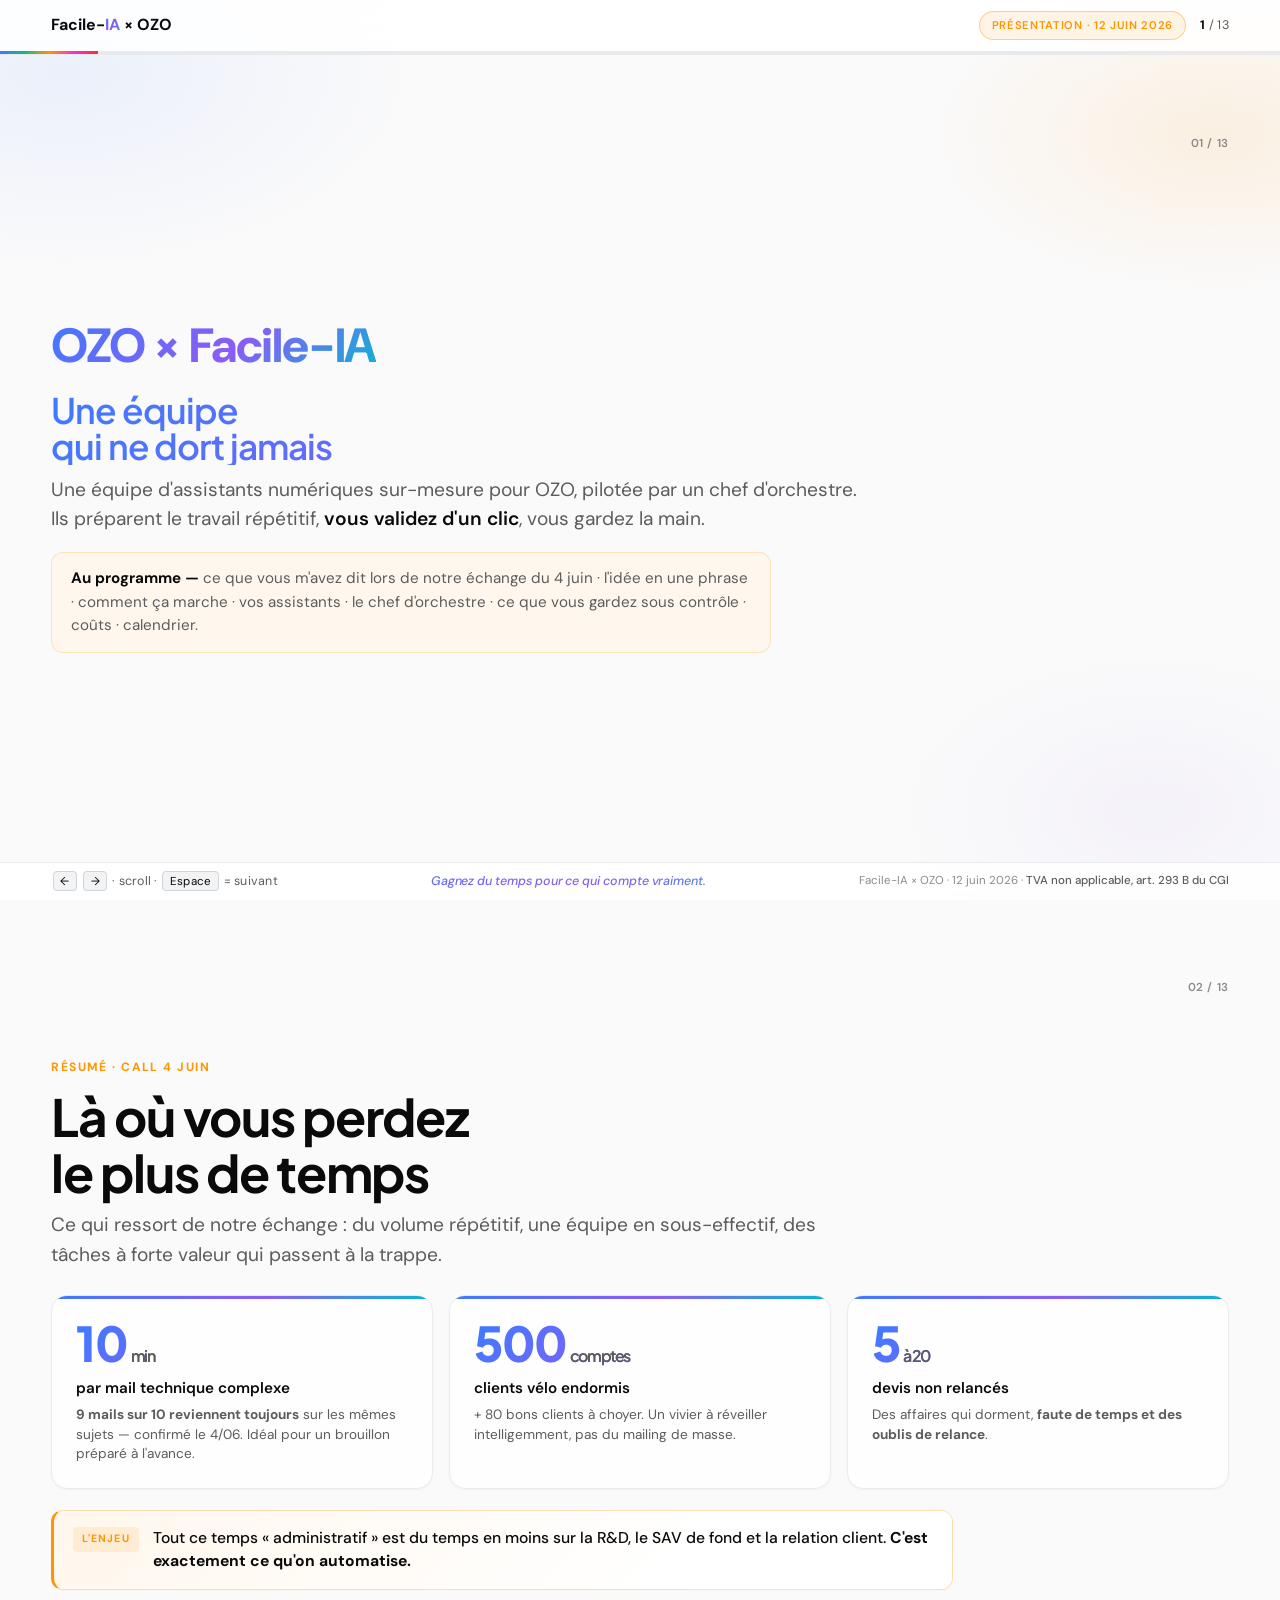
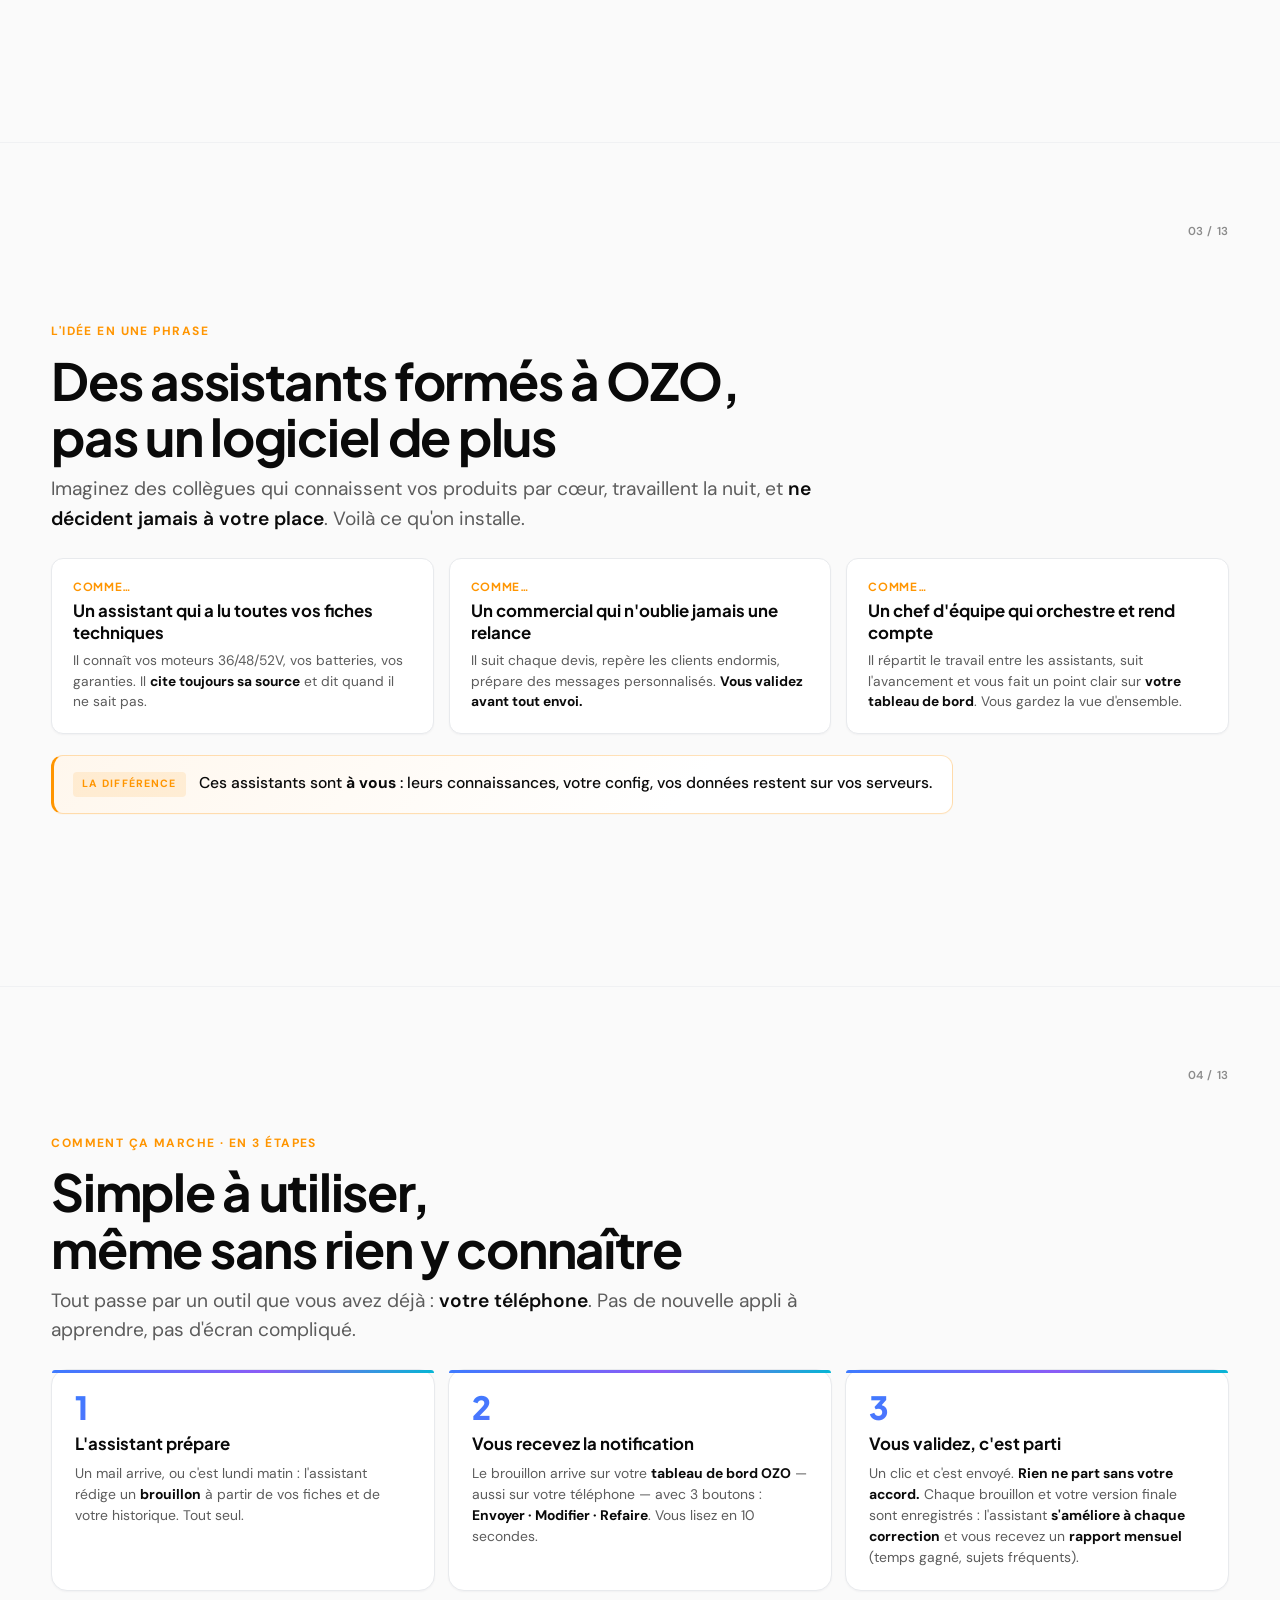
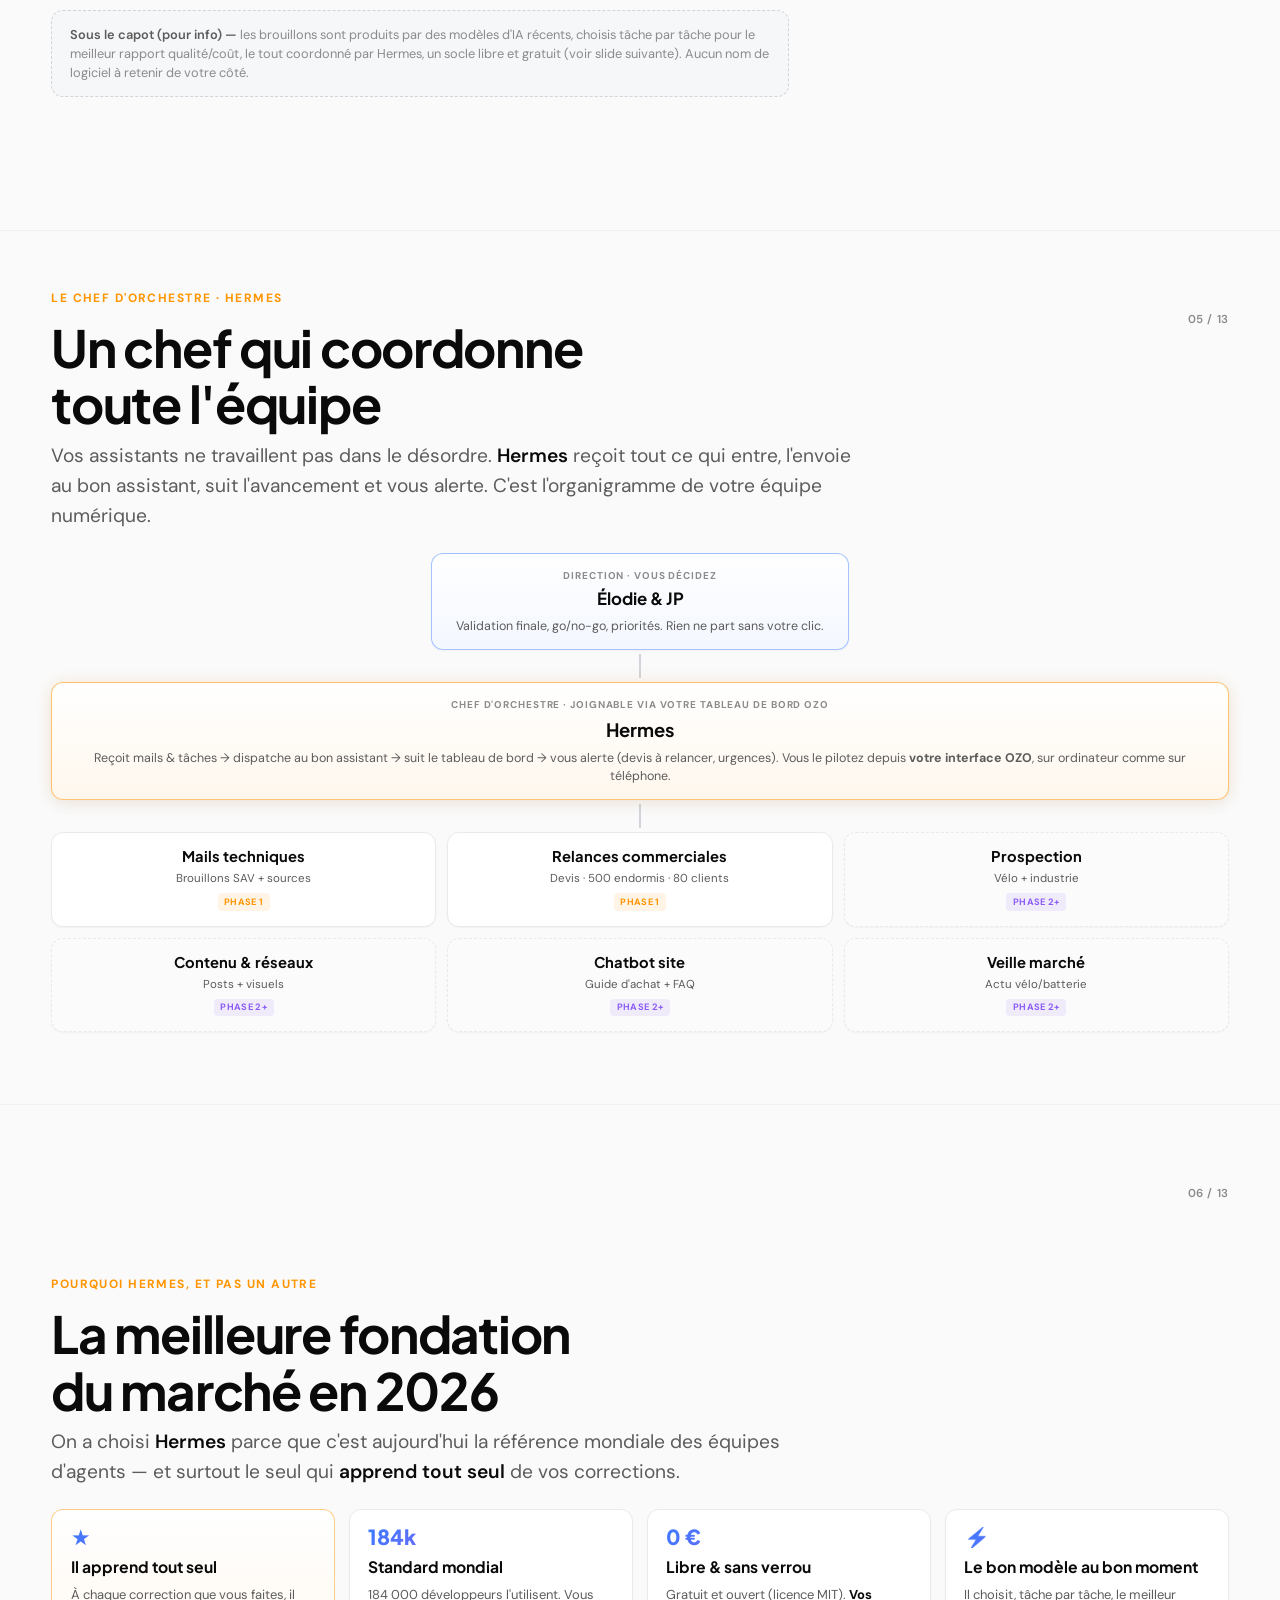
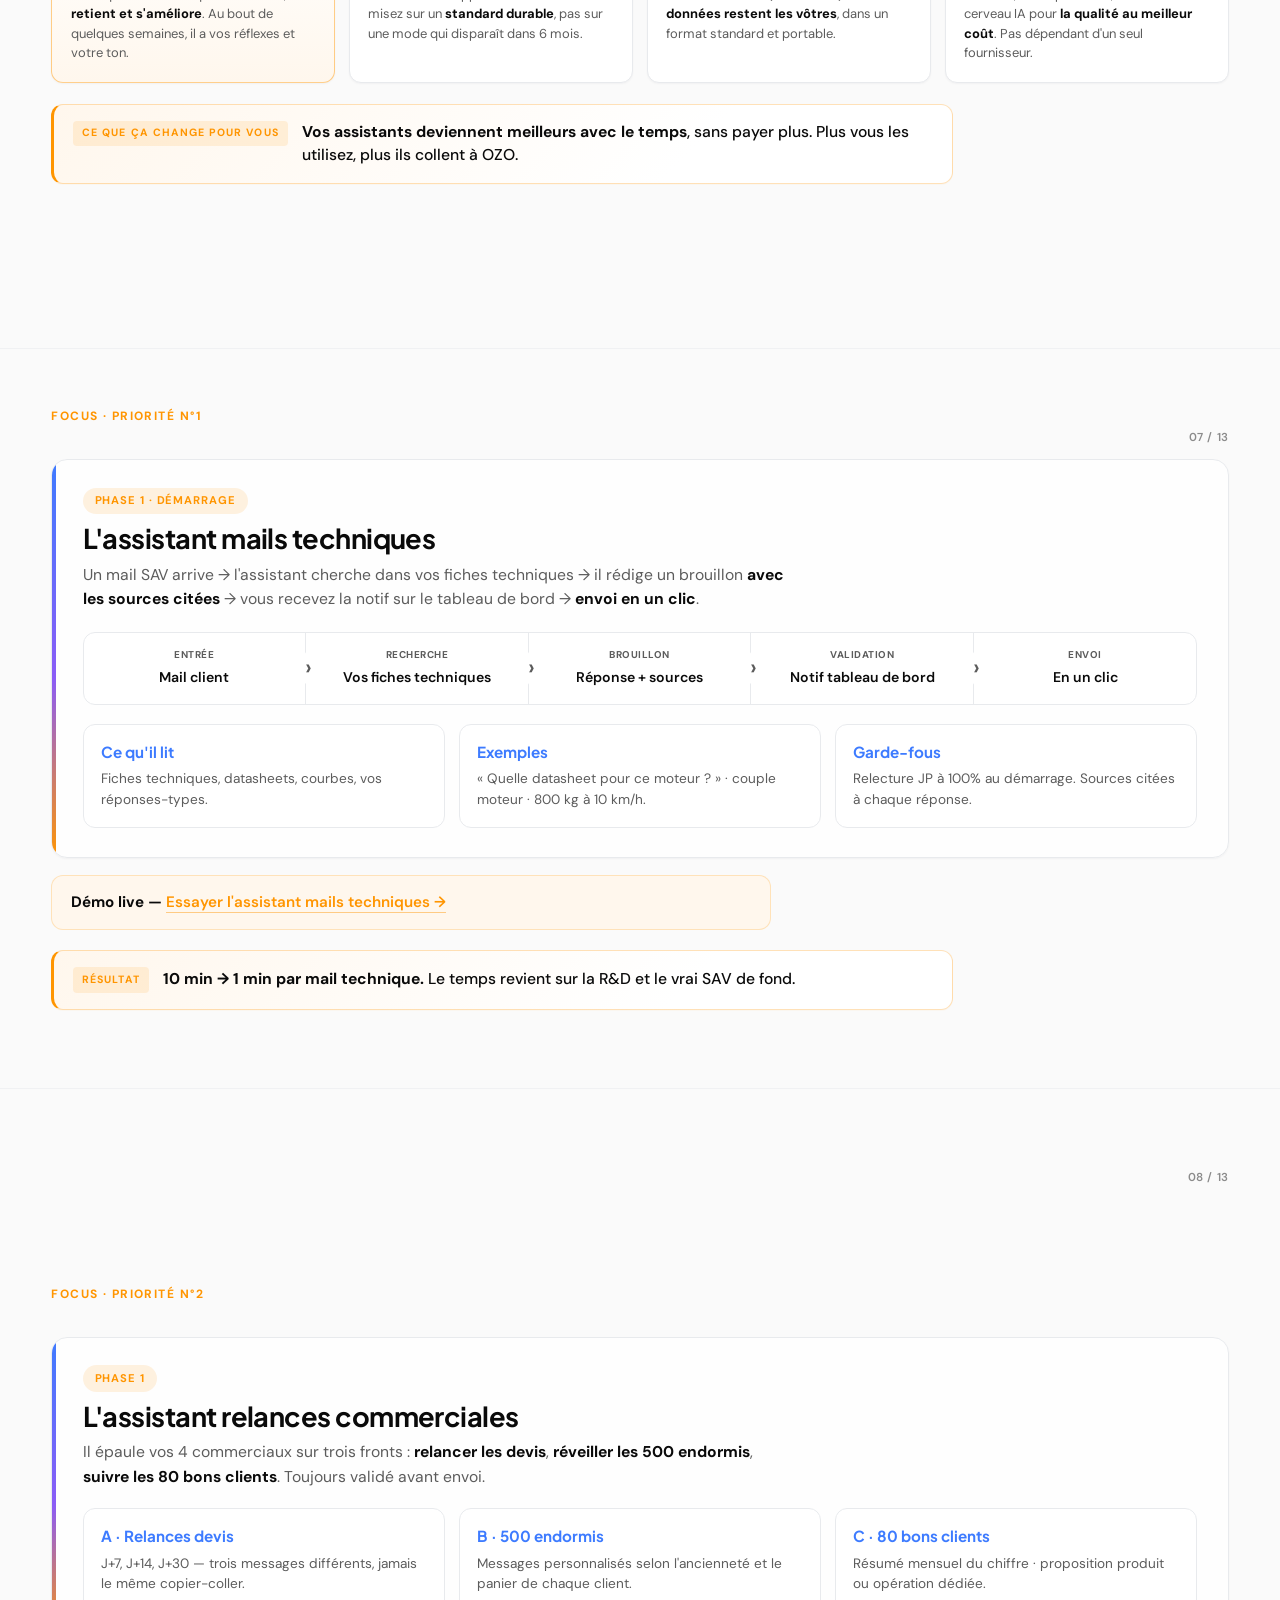
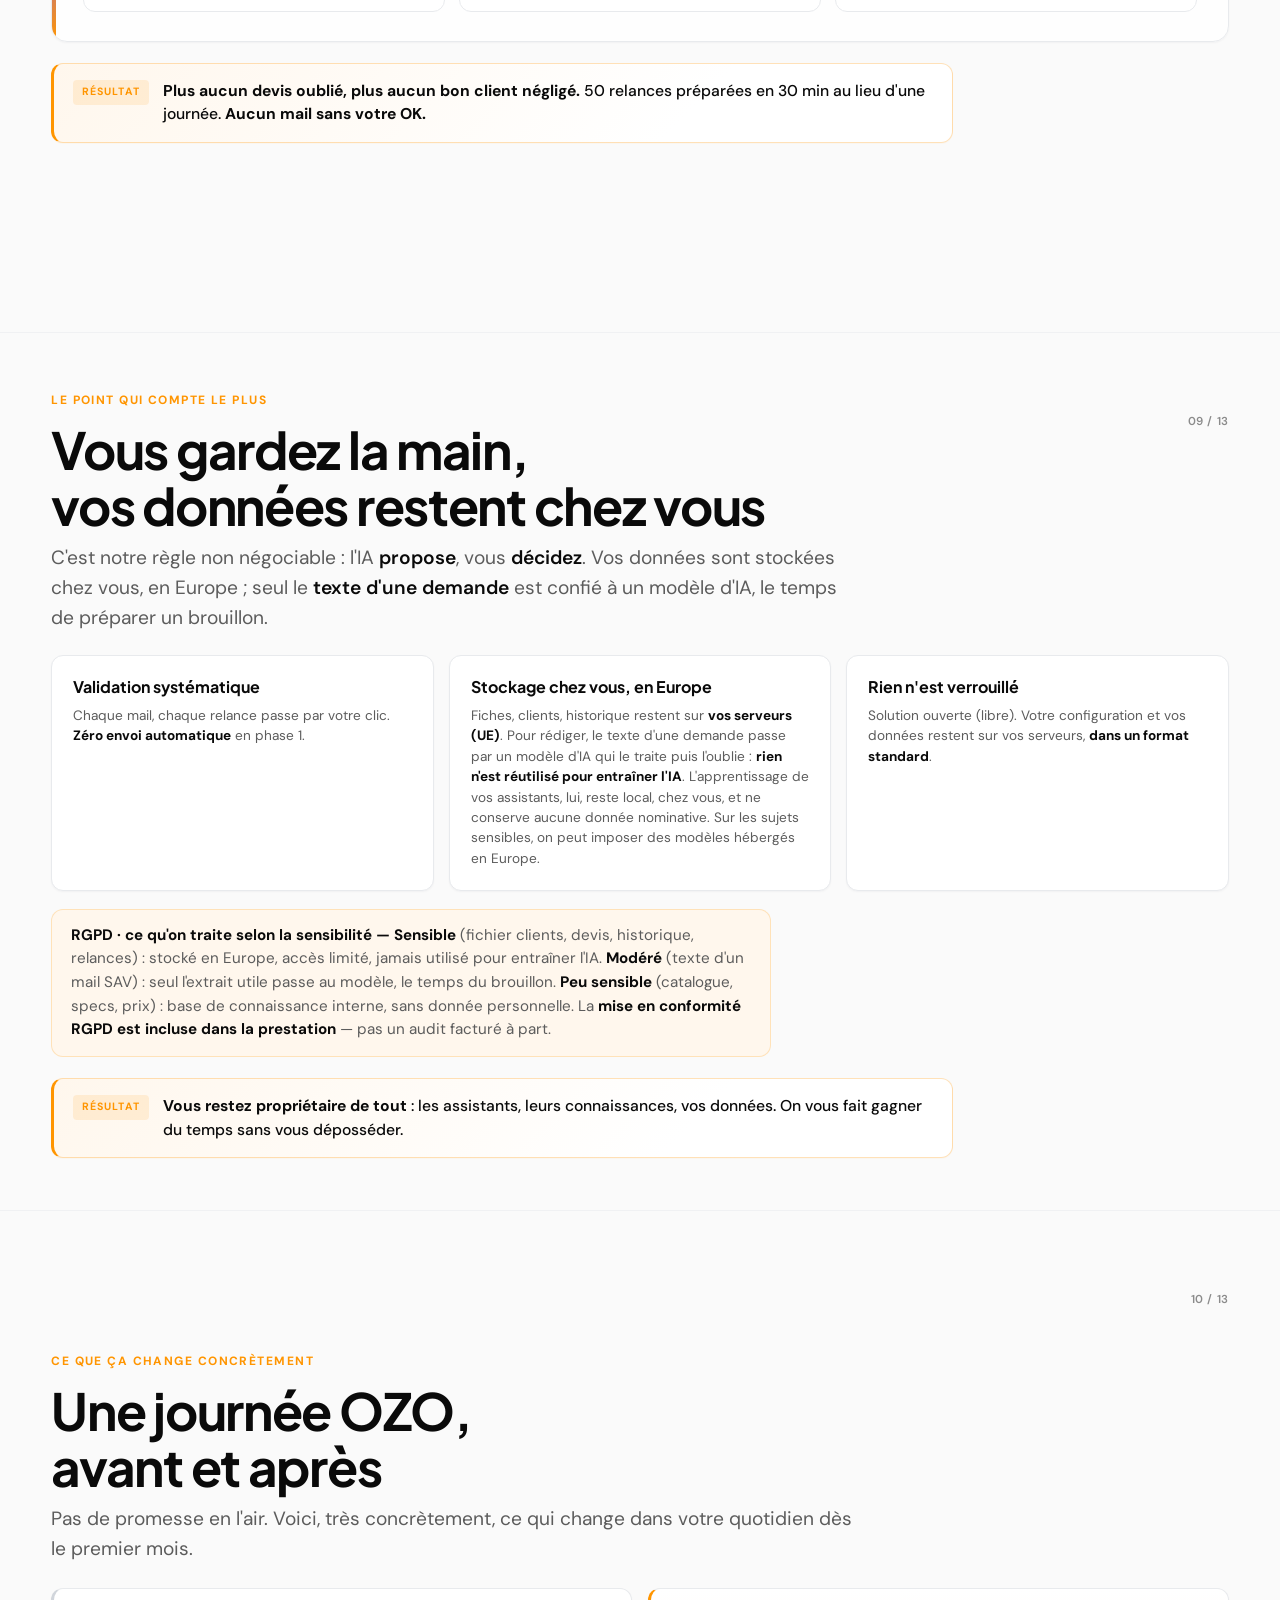
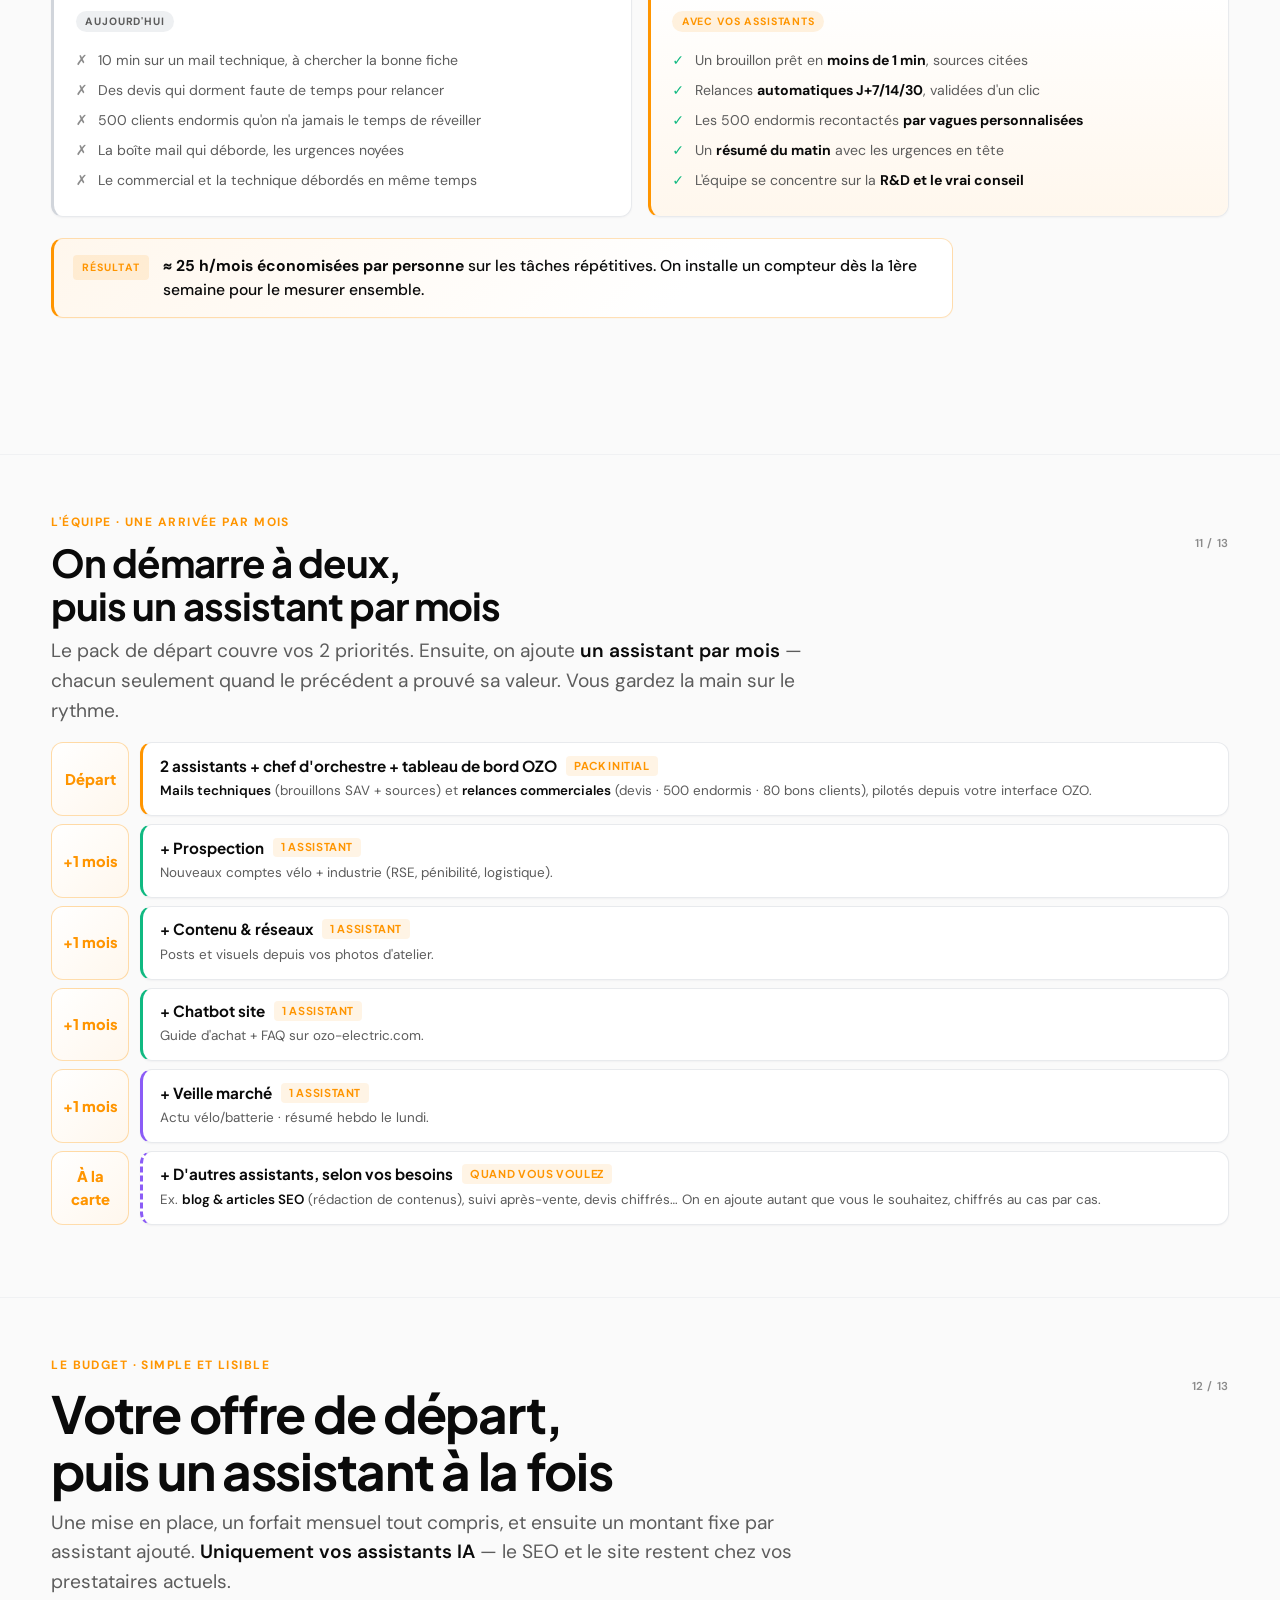
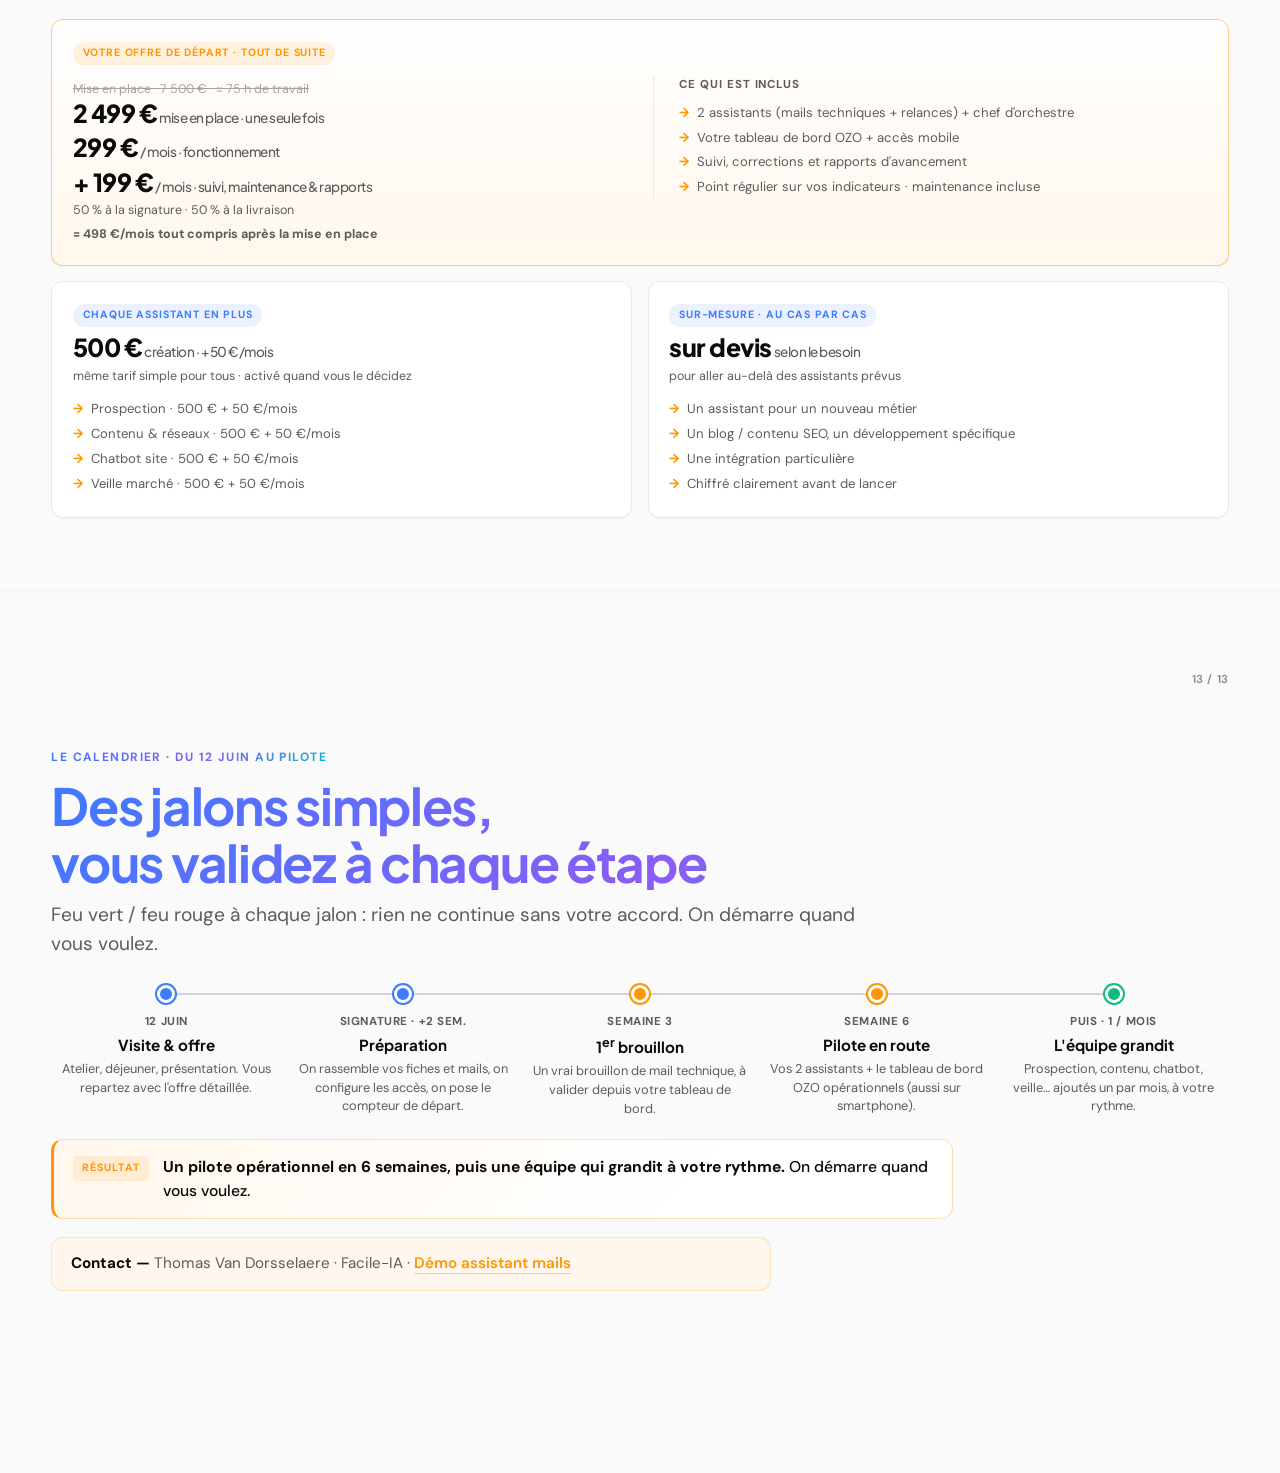
==== index.html @ 63fcdb63 "sync: slide 2 reformulé + références à l'arrêt abo supprimées Co-Authored-By: Claude Sonnet 4.6 <nor" ====
<!DOCTYPE html>
<html lang="fr">
<head>
  <meta charset="UTF-8">
  <meta name="viewport" content="width=device-width, initial-scale=1.0">
  <title>OZO × Facile-IA · 12 juin 2026 · v2 (vulgarisée)</title>
  <link rel="stylesheet" href="styles-client.css">
  <style>
    /* Patchs locaux v2 — analogie, 3 étapes, organigramme, Hermes, avant/après */

    /* Analogie : 3 cartes "comme si…" */
    .analogy-grid {
      display: grid;
      grid-template-columns: repeat(3, 1fr);
      gap: 0.95rem;
      margin-top: 1.5rem;
    }
    .analogy-card {
      background: var(--surface);
      border: 1px solid var(--border);
      border-radius: var(--radius);
      padding: 1.2rem 1.3rem 1.3rem;
      box-shadow: var(--shadow-sm);
    }
    .analogy-card .pic {
      font-family: "Plus Jakarta Sans", sans-serif;
      font-size: 0.7rem;
      font-weight: 700;
      text-transform: uppercase;
      letter-spacing: 0.06em;
      color: var(--pillar-auto);
    }
    .analogy-card .head {
      font-family: "Plus Jakarta Sans", sans-serif;
      font-size: 1.05rem;
      font-weight: 700;
      color: var(--text);
      margin-top: 0.3rem;
      line-height: 1.3;
    }
    .analogy-card p {
      font-size: 0.86rem;
      color: var(--muted);
      margin-top: 0.4rem;
      line-height: 1.5;
    }
    .analogy-card p strong { color: var(--text); }

    /* 3 grandes étapes "comment ça marche" */
    .steps3 {
      display: grid;
      grid-template-columns: repeat(3, 1fr);
      gap: 0.85rem;
      margin-top: 1.5rem;
    }
    .step3 {
      position: relative;
      background: var(--surface);
      border: 1px solid var(--border);
      border-radius: var(--radius-lg);
      padding: 1.3rem 1.4rem 1.4rem;
      box-shadow: var(--shadow-sm);
    }
    .step3::before {
      content: "";
      position: absolute;
      top: 0; left: 0; right: 0;
      height: 3px;
      background: var(--gradient);
      border-radius: var(--radius-lg) var(--radius-lg) 0 0;
    }
    .step3 .big {
      font-family: "Plus Jakarta Sans", sans-serif;
      font-size: 2rem;
      font-weight: 800;
      background: var(--gradient);
      -webkit-background-clip: text;
      background-clip: text;
      color: transparent;
      line-height: 1;
    }
    .step3 .ttl {
      font-family: "Plus Jakarta Sans", sans-serif;
      font-size: 1.05rem;
      font-weight: 700;
      color: var(--text);
      margin-top: 0.5rem;
    }
    .step3 p {
      font-size: 0.87rem;
      color: var(--muted);
      margin-top: 0.4rem;
      line-height: 1.5;
    }
    .step3 p strong { color: var(--text); }

    /* "Sous le capot" — petit encart technique discret */
    .capot {
      margin-top: 1.2rem;
      padding: 0.85rem 1.1rem;
      background: #f6f7f9;
      border: 1px dashed var(--border-strong);
      border-radius: var(--radius);
      font-size: 0.8rem;
      color: var(--muted-2);
      line-height: 1.5;
      max-width: 82ch;
    }
    .capot strong { color: var(--muted); font-weight: 600; }

    /* Vignettes "futurs assistants" — 4 colonnes */
    .future-grid {
      display: grid;
      grid-template-columns: repeat(4, 1fr);
      gap: 0.7rem;
      margin-top: 1.1rem;
    }

    /* ORGANIGRAMME (Hermes chef d'orchestre) */
    .orgchart { margin-top: 1.4rem; }
    .org-level { display: flex; justify-content: center; }
    .org-box {
      background: var(--surface);
      border: 1px solid var(--border);
      border-radius: var(--radius);
      padding: 0.85rem 1.5rem 0.9rem;
      text-align: center;
      box-shadow: var(--shadow-sm);
      min-width: 260px;
    }
    .org-box .role-lbl {
      font-size: 0.62rem; font-weight: 700; text-transform: uppercase;
      letter-spacing: 0.09em; color: var(--muted-2);
    }
    .org-box .role-name {
      font-family: "Plus Jakarta Sans", sans-serif; font-weight: 700;
      color: var(--text); font-size: 1.05rem; margin-top: 0.2rem;
    }
    .org-box .role-sub {
      font-size: 0.78rem; color: var(--muted); margin-top: 0.3rem; line-height: 1.45;
    }
    .org-box.human { border-color: rgba(61, 123, 255, 0.45); background: linear-gradient(180deg, #ffffff 0%, #f3f7ff 100%); }
    .org-box.chief {
      border-color: rgba(255, 149, 0, 0.55);
      background: linear-gradient(180deg, #ffffff 0%, #fff7ed 100%);
      box-shadow: 0 0 16px rgba(255, 149, 0, 0.12), var(--shadow-md);
      min-width: 320px;
    }
    .org-box.chief .role-name { font-size: 1.15rem; }
    .org-connector { width: 2px; height: 24px; background: var(--border-strong); margin: 0.25rem auto; }
    .org-agents {
      display: grid; grid-template-columns: repeat(3, 1fr);
      gap: 0.7rem; margin-top: 0;
    }
    .org-agent {
      background: var(--surface); border: 1px solid var(--border);
      border-radius: var(--radius); padding: 0.75rem 0.9rem 0.8rem; text-align: center;
      box-shadow: var(--shadow-sm);
    }
    .org-agent.soon { border-style: dashed; background: #fbfbfc; }
    .org-agent .n {
      font-family: "Plus Jakarta Sans", sans-serif; font-weight: 700;
      font-size: 0.92rem; color: var(--text);
    }
    .org-agent .p { font-size: 0.72rem; color: var(--muted); margin-top: 0.2rem; line-height: 1.35; }
    .org-agent .ph {
      display: inline-block; font-size: 0.58rem; font-weight: 700; text-transform: uppercase;
      letter-spacing: 0.04em; margin-top: 0.4rem; padding: 0.1rem 0.4rem; border-radius: 4px;
      color: var(--pillar-auto); background: rgba(255, 149, 0, 0.1);
    }
    .org-agent.soon .ph { color: var(--violet); background: rgba(139, 92, 246, 0.1); }

    /* Hermes : 4 atouts (repris why-grid) */
    .why-grid {
      display: grid; grid-template-columns: repeat(4, 1fr);
      gap: 0.85rem; margin-top: 1.4rem;
    }
    .why-card {
      background: var(--surface); border: 1px solid var(--border);
      border-radius: var(--radius); padding: 1.05rem 1.15rem 1.2rem; box-shadow: var(--shadow-sm);
    }
    .why-card.star { border-color: rgba(255, 149, 0, 0.45); background: linear-gradient(180deg, #ffffff 0%, #fff7ed 100%); }
    .why-card .ic {
      font-family: "Plus Jakarta Sans", sans-serif; font-size: 1.3rem; font-weight: 800;
      background: var(--gradient); -webkit-background-clip: text; background-clip: text; color: transparent; line-height: 1;
    }
    .why-card .name {
      font-family: "Plus Jakarta Sans", sans-serif; font-size: 0.98rem; font-weight: 700;
      color: var(--text); margin-top: 0.45rem;
    }
    .why-card p { font-size: 0.81rem; color: var(--muted); margin-top: 0.35rem; line-height: 1.5; }
    .why-card p strong { color: var(--text); }

    /* Comparatif avant / après */
    .ba-grid { display: grid; grid-template-columns: 1fr 1fr; gap: 0.95rem; margin-top: 1.5rem; }
    .ba-card { background: var(--surface); border: 1px solid var(--border); border-radius: var(--radius); padding: 1.2rem 1.35rem 1.3rem; box-shadow: var(--shadow-sm); }
    .ba-card.before { border-left: 3px solid var(--border-strong); }
    .ba-card.after  { border-left: 3px solid var(--pillar-auto); background: linear-gradient(180deg, #ffffff 0%, #fff7ed 100%); }
    .ba-card .tag-ba { font-size: 0.66rem; font-weight: 700; text-transform: uppercase; letter-spacing: 0.08em; padding: 0.22rem 0.6rem; border-radius: 999px; }
    .ba-card.before .tag-ba { color: var(--muted); background: #eef0f2; }
    .ba-card.after  .tag-ba { color: var(--pillar-auto); background: rgba(255,149,0,0.12); }
    .ba-card ul { list-style: none; padding: 0; margin: 0.8rem 0 0; }
    .ba-card ul li { font-size: 0.88rem; color: var(--muted); padding: 0.3rem 0 0.3rem 1.4rem; position: relative; line-height: 1.45; }
    .ba-card.before ul li::before { content: "✗"; position: absolute; left: 0; color: var(--muted-2); font-weight: 700; }
    .ba-card.after  ul li::before { content: "✓"; position: absolute; left: 0; color: var(--pillar-seo); font-weight: 700; }
    .ba-card ul li strong { color: var(--text); }

    /* Phase timeline */
    .phase-timeline { display: flex; flex-direction: column; gap: 0.5rem; margin-top: 1.05rem; }
    .phase-row { display: grid; grid-template-columns: 78px 1fr; gap: 0.7rem; align-items: stretch; }
    .phase-marker {
      display: flex; align-items: center; justify-content: center;
      font-family: "Plus Jakarta Sans", sans-serif; font-size: 0.92rem; font-weight: 800;
      color: var(--pillar-auto); background: linear-gradient(135deg, #ffffff 0%, #fff7ed 100%);
      border: 1px solid rgba(255, 149, 0, 0.32); border-radius: var(--radius);
      padding: 0.45rem 0.35rem; text-align: center;
    }
    .phase-card {
      background: var(--surface); border: 1px solid var(--border); border-radius: var(--radius);
      padding: 0.78rem 1.05rem 0.85rem; box-shadow: var(--shadow-sm);
      border-left-width: 3px; border-left-style: solid;
    }
    .phase-card.p0 { border-left-color: var(--accent); }
    .phase-card.p1 { border-left-color: var(--pillar-auto); }
    .phase-card.p15 { border-left-color: #06b6d4; }
    .phase-card.p2 { border-left-color: #10B981; }
    .phase-card.p2plus { border-left-color: #8b5cf6; }
    .phase-name {
      font-family: "Plus Jakarta Sans", sans-serif; font-size: 0.95rem; font-weight: 700;
      color: var(--text); display: flex; align-items: center; gap: 0.55rem; flex-wrap: wrap; line-height: 1.3;
    }
    .phase-dur {
      font-size: 0.68rem; font-weight: 700; text-transform: uppercase; letter-spacing: 0.06em;
      color: var(--pillar-auto); background: rgba(255, 149, 0, 0.1); padding: 0.18rem 0.5rem; border-radius: 4px;
    }
    .phase-deliver { font-size: 0.84rem; color: var(--muted); margin-top: 0.35rem; line-height: 1.5; }
    .phase-deliver strong { color: var(--text); font-weight: 600; }

    /* Calendrier horizontal (slide 13) */
    .cal { display: grid; grid-template-columns: repeat(5, 1fr); gap: 0.4rem; margin-top: 1.6rem; position: relative; }
    .cal::before { content: ""; position: absolute; top: 8px; left: 10%; right: 10%; height: 2px; background: var(--border-strong); z-index: 0; }
    .cal-step { position: relative; z-index: 1; text-align: center; padding: 0 0.5rem; }
    .cal-dot { width: 18px; height: 18px; border-radius: 50%; margin: 0 auto; border: 3px solid #fff; background: var(--accent); box-shadow: 0 0 0 2px var(--accent); }
    .cal-dot.auto { background: var(--pillar-auto); box-shadow: 0 0 0 2px var(--pillar-auto); }
    .cal-dot.green { background: #10B981; box-shadow: 0 0 0 2px #10B981; }
    .cal-when { font-size: 0.72rem; font-weight: 700; text-transform: uppercase; letter-spacing: 0.05em; color: var(--muted); margin-top: 0.65rem; }
    .cal-ttl { font-family: "Plus Jakarta Sans", sans-serif; font-weight: 700; font-size: 0.95rem; color: var(--text); margin-top: 0.25rem; line-height: 1.25; }
    .cal-txt { font-size: 0.8rem; color: var(--muted); margin-top: 0.4rem; line-height: 1.45; }

    @media (max-width: 1100px) {
      .why-grid, .future-grid { grid-template-columns: repeat(2, 1fr); }
    }
    @media (max-width: 720px) {
      .analogy-grid, .steps3, .ba-grid, .why-grid, .future-grid,
      .org-agents { grid-template-columns: 1fr; }
      .org-box, .org-box.chief { min-width: 0; width: 100%; }
      .phase-row { grid-template-columns: 1fr; }
      .phase-marker { padding: 0.3rem; font-size: 0.85rem; }
      .cal { grid-template-columns: 1fr; gap: 1rem; }
      .cal::before { display: none; }
      .cal-dot { margin: 0; }
      .cal-step { text-align: left; }
    }
  </style>
</head>
<body>

  <header class="topbar">
    <div class="topbar-inner">
      <div class="logo">Facile-<span>IA</span> × OZO</div>
      <div class="topbar-right">
        <span class="tag">Présentation · 12 juin 2026</span>
        <span class="counter"><strong id="cur">1</strong> / <span id="tot">13</span></span>
      </div>
    </div>
    <div class="progress-track"><div class="progress-bar" id="progress"></div></div>
  </header>

  <main class="deck">

    <!-- 1. Cover -->
    <section class="slide" id="slide-1">
      <div class="slide-num">01 / 13</div>
      <div class="slide-inner">
        <p class="story-label gradient" style="font-size:clamp(1.8rem,4vw,3rem);text-transform:none;letter-spacing:-0.025em;font-weight:800;margin-bottom:0.5rem;">OZO × Facile-IA</p>
        <h1 class="gradient cover-title" style="font-size:clamp(1.4rem,3vw,2.2rem);font-weight:600;">Une équipe<br>qui ne dort jamais</h1>
        <p class="lead">Une équipe d'assistants numériques sur-mesure pour OZO, pilotée par un chef d'orchestre. Ils préparent le travail répétitif, <strong>vous validez d'un clic</strong>, vous gardez la main.</p>
        <p class="note"><strong>Au programme —</strong> ce que vous m'avez dit lors de notre échange du 4 juin · l'idée en une phrase · comment ça marche · vos assistants · le chef d'orchestre · ce que vous gardez sous contrôle · coûts · calendrier.</p>
      </div>
    </section>

    <!-- 2. Douleurs -->
    <section class="slide" id="slide-2">
      <div class="slide-num">02 / 13</div>
      <div class="slide-inner">
        <p class="story-label">Résumé · call 4 juin</p>
        <h1>Là où vous perdez<br>le plus de temps</h1>
        <p class="lead">Ce qui ressort de notre échange : du volume répétitif, une équipe en sous-effectif, des tâches à forte valeur qui passent à la trappe.</p>
        <div class="pain-grid">
          <div class="pain-card">
            <div class="pain-num">10<span class="unit">min</span></div>
            <div class="pain-label">par mail technique complexe</div>
            <div class="pain-sub"><strong>9 mails sur 10 reviennent toujours</strong> sur les mêmes sujets — confirmé le 4/06. Idéal pour un brouillon préparé à l'avance.</div>
          </div>
          <div class="pain-card">
            <div class="pain-num">500<span class="unit">comptes</span></div>
            <div class="pain-label">clients vélo endormis</div>
            <div class="pain-sub">+ 80 bons clients à choyer. Un vivier à réveiller intelligemment, pas du mailing de masse.</div>
          </div>
          <div class="pain-card">
            <div class="pain-num">5<span class="unit">à 20</span></div>
            <div class="pain-label">devis non relancés</div>
            <div class="pain-sub">Des affaires qui dorment, <strong>faute de temps et des oublis de relance</strong>.</div>
          </div>
        </div>
        <div class="result">
          <span class="label">L'enjeu</span>
          <span class="txt">Tout ce temps « administratif » est du temps en moins sur la R&D, le SAV de fond et la relation client. <strong>C'est exactement ce qu'on automatise.</strong></span>
        </div>
      </div>
    </section>

    <!-- 3. L'idée en une phrase (analogie) -->
    <section class="slide" id="slide-3">
      <div class="slide-num">03 / 13</div>
      <div class="slide-inner">
        <p class="story-label">L'idée en une phrase</p>
        <h1>Des assistants formés à OZO,<br>pas un logiciel de plus</h1>
        <p class="lead">Imaginez des collègues qui connaissent vos produits par cœur, travaillent la nuit, et <strong>ne décident jamais à votre place</strong>. Voilà ce qu'on installe.</p>
        <div class="analogy-grid">
          <div class="analogy-card">
            <div class="pic">Comme…</div>
            <div class="head">Un assistant qui a lu toutes vos fiches techniques</div>
            <p>Il connaît vos moteurs 36/48/52V, vos batteries, vos garanties. Il <strong>cite toujours sa source</strong> et dit quand il ne sait pas.</p>
          </div>
          <div class="analogy-card">
            <div class="pic">Comme…</div>
            <div class="head">Un commercial qui n'oublie jamais une relance</div>
            <p>Il suit chaque devis, repère les clients endormis, prépare des messages personnalisés. <strong>Vous validez avant tout envoi.</strong></p>
          </div>
          <div class="analogy-card">
            <div class="pic">Comme…</div>
            <div class="head">Un chef d'équipe qui orchestre et rend compte</div>
            <p>Il répartit le travail entre les assistants, suit l'avancement et vous fait un point clair sur <strong>votre tableau de bord</strong>. Vous gardez la vue d'ensemble.</p>
          </div>
        </div>
        <div class="result">
          <span class="label">La différence</span>
          <span class="txt">Ces assistants sont <strong>à vous</strong> : leurs connaissances, votre config, vos données restent sur vos serveurs.</span>
        </div>
      </div>
    </section>

    <!-- 4. Comment ça marche en 3 étapes -->
    <section class="slide" id="slide-4">
      <div class="slide-num">04 / 13</div>
      <div class="slide-inner">
        <p class="story-label">Comment ça marche · en 3 étapes</p>
        <h1>Simple à utiliser,<br>même sans rien y connaître</h1>
        <p class="lead">Tout passe par un outil que vous avez déjà : <strong>votre téléphone</strong>. Pas de nouvelle appli à apprendre, pas d'écran compliqué.</p>
        <div class="steps3">
          <div class="step3">
            <div class="big">1</div>
            <div class="ttl">L'assistant prépare</div>
            <p>Un mail arrive, ou c'est lundi matin : l'assistant rédige un <strong>brouillon</strong> à partir de vos fiches et de votre historique. Tout seul.</p>
          </div>
          <div class="step3">
            <div class="big">2</div>
            <div class="ttl">Vous recevez la notification</div>
            <p>Le brouillon arrive sur votre <strong>tableau de bord OZO</strong> — aussi sur votre téléphone — avec 3 boutons : <strong>Envoyer · Modifier · Refaire</strong>. Vous lisez en 10 secondes.</p>
          </div>
          <div class="step3">
            <div class="big">3</div>
            <div class="ttl">Vous validez, c'est parti</div>
            <p>Un clic et c'est envoyé. <strong>Rien ne part sans votre accord.</strong> Chaque brouillon et votre version finale sont enregistrés : l'assistant <strong>s'améliore à chaque correction</strong> et vous recevez un <strong>rapport mensuel</strong> (temps gagné, sujets fréquents).</p>
          </div>
        </div>
        <div class="capot">
          <strong>Sous le capot (pour info) —</strong> les brouillons sont produits par des modèles d'IA récents, choisis tâche par tâche pour le meilleur rapport qualité/coût, le tout coordonné par Hermes, un socle libre et gratuit (voir slide suivante). Aucun nom de logiciel à retenir de votre côté.
        </div>
      </div>
    </section>

    <!-- 5. Hermes, le chef d'orchestre (organigramme) -->
    <section class="slide tall" id="slide-6">
      <div class="slide-num">05 / 13</div>
      <div class="slide-inner">
        <p class="story-label">Le chef d'orchestre · Hermes</p>
        <h1>Un chef qui coordonne<br>toute l'équipe</h1>
        <p class="lead">Vos assistants ne travaillent pas dans le désordre. <strong>Hermes</strong> reçoit tout ce qui entre, l'envoie au bon assistant, suit l'avancement et vous alerte. C'est l'organigramme de votre équipe numérique.</p>
        <div class="orgchart">
          <div class="org-level">
            <div class="org-box human">
              <div class="role-lbl">Direction · vous décidez</div>
              <div class="role-name">Élodie &amp; JP</div>
              <div class="role-sub">Validation finale, go/no-go, priorités. Rien ne part sans votre clic.</div>
            </div>
          </div>
          <div class="org-connector"></div>
          <div class="org-level">
            <div class="org-box chief">
              <div class="role-lbl">Chef d'orchestre · joignable via votre tableau de bord OZO</div>
              <div class="role-name">Hermes</div>
              <div class="role-sub">Reçoit mails &amp; tâches → dispatche au bon assistant → suit le tableau de bord → vous alerte (devis à relancer, urgences). Vous le pilotez depuis <strong>votre interface OZO</strong>, sur ordinateur comme sur téléphone.</div>
            </div>
          </div>
          <div class="org-connector"></div>
          <div class="org-agents">
            <div class="org-agent">
              <div class="n">Mails techniques</div>
              <div class="p">Brouillons SAV + sources</div>
              <div class="ph">Phase 1</div>
            </div>
            <div class="org-agent">
              <div class="n">Relances commerciales</div>
              <div class="p">Devis · 500 endormis · 80 clients</div>
              <div class="ph">Phase 1</div>
            </div>
            <div class="org-agent soon">
              <div class="n">Prospection</div>
              <div class="p">Vélo + industrie</div>
              <div class="ph">Phase 2+</div>
            </div>
            <div class="org-agent soon">
              <div class="n">Contenu &amp; réseaux</div>
              <div class="p">Posts + visuels</div>
              <div class="ph">Phase 2+</div>
            </div>
            <div class="org-agent soon">
              <div class="n">Chatbot site</div>
              <div class="p">Guide d'achat + FAQ</div>
              <div class="ph">Phase 2+</div>
            </div>
            <div class="org-agent soon">
              <div class="n">Veille marché</div>
              <div class="p">Actu vélo/batterie</div>
              <div class="ph">Phase 2+</div>
            </div>
          </div>
        </div>
      </div>
    </section>

    <!-- 6. Pourquoi Hermes (le top) -->
    <section class="slide" id="slide-7">
      <div class="slide-num">06 / 13</div>
      <div class="slide-inner">
        <p class="story-label">Pourquoi Hermes, et pas un autre</p>
        <h1>La meilleure fondation<br>du marché en 2026</h1>
        <p class="lead">On a choisi <strong>Hermes</strong> parce que c'est aujourd'hui la référence mondiale des équipes d'agents — et surtout le seul qui <strong>apprend tout seul</strong> de vos corrections.</p>
        <div class="why-grid">
          <div class="why-card star">
            <div class="ic">★</div>
            <div class="name">Il apprend tout seul</div>
            <p>À chaque correction que vous faites, il <strong>retient et s'améliore</strong>. Au bout de quelques semaines, il a vos réflexes et votre ton.</p>
          </div>
          <div class="why-card">
            <div class="ic">184k</div>
            <div class="name">Standard mondial</div>
            <p>184 000 développeurs l'utilisent. Vous misez sur un <strong>standard durable</strong>, pas sur une mode qui disparaît dans 6 mois.</p>
          </div>
          <div class="why-card">
            <div class="ic">0 €</div>
            <div class="name">Libre &amp; sans verrou</div>
            <p>Gratuit et ouvert (licence MIT). <strong>Vos données restent les vôtres</strong>, dans un format standard et portable.</p>
          </div>
          <div class="why-card">
            <div class="ic">⚡</div>
            <div class="name">Le bon modèle au bon moment</div>
            <p>Il choisit, tâche par tâche, le meilleur cerveau IA pour <strong>la qualité au meilleur coût</strong>. Pas dépendant d'un seul fournisseur.</p>
          </div>
        </div>
        <div class="result">
          <span class="label">Ce que ça change pour vous</span>
          <span class="txt"><strong>Vos assistants deviennent meilleurs avec le temps</strong>, sans payer plus. Plus vous les utilisez, plus ils collent à OZO.</span>
        </div>
      </div>
    </section>

    <!-- 7. Focus mails techniques -->
    <section class="slide tall" id="slide-8">
      <div class="slide-num">07 / 13</div>
      <div class="slide-inner">
        <p class="story-label">Focus · priorité n°1</p>
        <div class="focus-agent">
          <span class="focus-badge">Phase 1 · démarrage</span>
          <h2>L'assistant mails techniques</h2>
          <p class="focus-lead">Un mail SAV arrive → l'assistant cherche dans vos fiches techniques → il rédige un brouillon <strong>avec les sources citées</strong> → vous recevez la notif sur le tableau de bord → <strong>envoi en un clic</strong>.</p>
          <div class="pipeline">
            <div class="step"><span class="ico">Entrée</span><span class="lbl">Mail client</span></div>
            <div class="step"><span class="ico">Recherche</span><span class="lbl">Vos fiches techniques</span></div>
            <div class="step"><span class="ico">Brouillon</span><span class="lbl">Réponse + sources</span></div>
            <div class="step"><span class="ico">Validation</span><span class="lbl">Notif tableau de bord</span></div>
            <div class="step"><span class="ico">Envoi</span><span class="lbl">En un clic</span></div>
          </div>
          <div class="subflows">
            <div class="subflow">
              <h4>Ce qu'il lit</h4>
              <p>Fiches techniques, datasheets, courbes, vos réponses-types.</p>
            </div>
            <div class="subflow">
              <h4>Exemples</h4>
              <p>« Quelle datasheet pour ce moteur ? » · couple moteur · 800 kg à 10 km/h.</p>
            </div>
            <div class="subflow">
              <h4>Garde-fous</h4>
              <p>Relecture JP à 100% au démarrage. Sources citées à chaque réponse.</p>
            </div>
          </div>
        </div>
        <p class="note"><strong>Démo live —</strong> <a href="https://ozo-presentation.vercel.app/demo.html" target="_blank" rel="noopener">Essayer l'assistant mails techniques →</a></p>
        <div class="result">
          <span class="label">Résultat</span>
          <span class="txt"><strong>10 min → 1 min par mail technique.</strong> Le temps revient sur la R&D et le vrai SAV de fond.</span>
        </div>
      </div>
    </section>

    <!-- 8. Focus commercial -->
    <section class="slide" id="slide-9">
      <div class="slide-num">08 / 13</div>
      <div class="slide-inner">
        <p class="story-label">Focus · priorité n°2</p>
        <div class="focus-agent">
          <span class="focus-badge">Phase 1</span>
          <h2>L'assistant relances commerciales</h2>
          <p class="focus-lead">Il épaule vos 4 commerciaux sur trois fronts : <strong>relancer les devis</strong>, <strong>réveiller les 500 endormis</strong>, <strong>suivre les 80 bons clients</strong>. Toujours validé avant envoi.</p>
          <div class="subflows">
            <div class="subflow">
              <h4>A · Relances devis</h4>
              <p>J+7, J+14, J+30 — trois messages différents, jamais le même copier-coller.</p>
            </div>
            <div class="subflow">
              <h4>B · 500 endormis</h4>
              <p>Messages personnalisés selon l'ancienneté et le panier de chaque client.</p>
            </div>
            <div class="subflow">
              <h4>C · 80 bons clients</h4>
              <p>Résumé mensuel du chiffre · proposition produit ou opération dédiée.</p>
            </div>
          </div>
        </div>
        <div class="result">
          <span class="label">Résultat</span>
          <span class="txt"><strong>Plus aucun devis oublié, plus aucun bon client négligé.</strong> 50 relances préparées en 30 min au lieu d'une journée. <strong>Aucun mail sans votre OK.</strong></span>
        </div>
      </div>
    </section>

    <!-- 9. Vous gardez la main + données -->
    <section class="slide" id="slide-10">
      <div class="slide-num">09 / 13</div>
      <div class="slide-inner">
        <p class="story-label">Le point qui compte le plus</p>
        <h1>Vous gardez la main,<br>vos données restent chez vous</h1>
        <p class="lead">C'est notre règle non négociable : l'IA <strong>propose</strong>, vous <strong>décidez</strong>. Vos données sont stockées chez vous, en Europe ; seul le <strong>texte d'une demande</strong> est confié à un modèle d'IA, le temps de préparer un brouillon.</p>
        <div class="trust-grid">
          <div class="trust-card">
            <div class="name">Validation systématique</div>
            <p>Chaque mail, chaque relance passe par votre clic. <strong>Zéro envoi automatique</strong> en phase 1.</p>
          </div>
          <div class="trust-card">
            <div class="name">Stockage chez vous, en Europe</div>
            <p>Fiches, clients, historique restent sur <strong>vos serveurs (UE)</strong>. Pour rédiger, le texte d'une demande passe par un modèle d'IA qui le traite puis l'oublie : <strong>rien n'est réutilisé pour entraîner l'IA</strong>. L'apprentissage de vos assistants, lui, reste local, chez vous, et ne conserve aucune donnée nominative. Sur les sujets sensibles, on peut imposer des modèles hébergés en Europe.</p>
          </div>
          <div class="trust-card">
            <div class="name">Rien n'est verrouillé</div>
            <p>Solution ouverte (libre). Votre configuration et vos données restent sur vos serveurs, <strong>dans un format standard</strong>.</p>
          </div>
        </div>
        <p class="note"><strong>RGPD · ce qu'on traite selon la sensibilité —</strong>
          <strong>Sensible</strong> (fichier clients, devis, historique, relances) : stocké en Europe, accès limité, jamais utilisé pour entraîner l'IA.
          <strong>Modéré</strong> (texte d'un mail SAV) : seul l'extrait utile passe au modèle, le temps du brouillon.
          <strong>Peu sensible</strong> (catalogue, specs, prix) : base de connaissance interne, sans donnée personnelle.
          La <strong>mise en conformité RGPD est incluse dans la prestation</strong> — pas un audit facturé à part.</p>
        <div class="result">
          <span class="label">Résultat</span>
          <span class="txt"><strong>Vous restez propriétaire de tout</strong> : les assistants, leurs connaissances, vos données. On vous fait gagner du temps sans vous déposséder.</span>
        </div>
      </div>
    </section>

    <!-- 10. Avant / Après -->
    <section class="slide" id="slide-11">
      <div class="slide-num">10 / 13</div>
      <div class="slide-inner">
        <p class="story-label">Ce que ça change concrètement</p>
        <h1>Une journée OZO,<br>avant et après</h1>
        <p class="lead">Pas de promesse en l'air. Voici, très concrètement, ce qui change dans votre quotidien dès le premier mois.</p>
        <div class="ba-grid">
          <div class="ba-card before">
            <span class="tag-ba">Aujourd'hui</span>
            <ul>
              <li>10 min sur un mail technique, à chercher la bonne fiche</li>
              <li>Des devis qui dorment faute de temps pour relancer</li>
              <li>500 clients endormis qu'on n'a jamais le temps de réveiller</li>
              <li>La boîte mail qui déborde, les urgences noyées</li>
              <li>Le commercial et la technique débordés en même temps</li>
            </ul>
          </div>
          <div class="ba-card after">
            <span class="tag-ba">Avec vos assistants</span>
            <ul>
              <li>Un brouillon prêt en <strong>moins de 1 min</strong>, sources citées</li>
              <li>Relances <strong>automatiques J+7/14/30</strong>, validées d'un clic</li>
              <li>Les 500 endormis recontactés <strong>par vagues personnalisées</strong></li>
              <li>Un <strong>résumé du matin</strong> avec les urgences en tête</li>
              <li>L'équipe se concentre sur la <strong>R&D et le vrai conseil</strong></li>
            </ul>
          </div>
        </div>
        <div class="result">
          <span class="label">Résultat</span>
          <span class="txt"><strong>≈ 25 h/mois économisées par personne</strong> sur les tâches répétitives. On installe un compteur dès la 1ère semaine pour le mesurer ensemble.</span>
        </div>
      </div>
    </section>

    <!-- 11. L'équipe qui grandit (timeline) -->
    <section class="slide tall" id="slide-5">
      <div class="slide-num">11 / 13</div>
      <div class="slide-inner">
        <p class="story-label">L'équipe · une arrivée par mois</p>
        <h1 style="font-size:clamp(1.5rem,3.2vw,2.4rem);">On démarre à deux,<br>puis un assistant par mois</h1>
        <p class="lead">Le pack de départ couvre vos 2 priorités. Ensuite, on ajoute <strong>un assistant par mois</strong> — chacun seulement quand le précédent a prouvé sa valeur. Vous gardez la main sur le rythme.</p>
        <div class="phase-timeline">
          <div class="phase-row">
            <div class="phase-marker">Départ</div>
            <div class="phase-card p1">
              <div class="phase-name">2 assistants + chef d'orchestre + tableau de bord OZO <span class="phase-dur">pack initial</span></div>
              <div class="phase-deliver"><strong>Mails techniques</strong> (brouillons SAV + sources) et <strong>relances commerciales</strong> (devis · 500 endormis · 80 bons clients), pilotés depuis votre interface OZO.</div>
            </div>
          </div>
          <div class="phase-row">
            <div class="phase-marker">+1 mois</div>
            <div class="phase-card p2">
              <div class="phase-name">+ Prospection <span class="phase-dur">1 assistant</span></div>
              <div class="phase-deliver">Nouveaux comptes vélo + industrie (RSE, pénibilité, logistique).</div>
            </div>
          </div>
          <div class="phase-row">
            <div class="phase-marker">+1 mois</div>
            <div class="phase-card p2">
              <div class="phase-name">+ Contenu &amp; réseaux <span class="phase-dur">1 assistant</span></div>
              <div class="phase-deliver">Posts et visuels depuis vos photos d'atelier.</div>
            </div>
          </div>
          <div class="phase-row">
            <div class="phase-marker">+1 mois</div>
            <div class="phase-card p2">
              <div class="phase-name">+ Chatbot site <span class="phase-dur">1 assistant</span></div>
              <div class="phase-deliver">Guide d'achat + FAQ sur ozo-electric.com.</div>
            </div>
          </div>
          <div class="phase-row">
            <div class="phase-marker">+1 mois</div>
            <div class="phase-card p2plus">
              <div class="phase-name">+ Veille marché <span class="phase-dur">1 assistant</span></div>
              <div class="phase-deliver">Actu vélo/batterie · résumé hebdo le lundi.</div>
            </div>
          </div>
          <div class="phase-row">
            <div class="phase-marker">À la carte</div>
            <div class="phase-card p2plus" style="border-left-style:dashed;">
              <div class="phase-name">+ D'autres assistants, selon vos besoins <span class="phase-dur">quand vous voulez</span></div>
              <div class="phase-deliver">Ex. <strong>blog &amp; articles SEO</strong> (rédaction de contenus), suivi après-vente, devis chiffrés… On en ajoute autant que vous le souhaitez, chiffrés au cas par cas.</div>
            </div>
          </div>
        </div>
      </div>
    </section>

    <!-- 12. Budget -->
    <section class="slide tall" id="slide-12">
      <div class="slide-num">12 / 13</div>
      <div class="slide-inner">
        <p class="story-label">Le budget · simple et lisible</p>
        <h1>Votre offre de départ,<br>puis un assistant à la fois</h1>
        <p class="lead">Une mise en place, un forfait mensuel tout compris, et ensuite un montant fixe par assistant ajouté. <strong>Uniquement vos assistants IA</strong> — le SEO et le site restent chez vos prestataires actuels.</p>
        <div class="cost-grid">
          <div class="cost-card cost-card-hero" style="grid-column:span 2;border-color:rgba(255,149,0,0.45);background:linear-gradient(180deg,#ffffff 0%,#fff7ed 100%);">
            <span class="cost-badge" style="color:var(--pillar-auto);background:rgba(255,149,0,0.12);">Votre offre de départ · tout de suite</span>
            <div class="hero-split">
              <div class="hero-prices">
                <div class="cost-note" style="text-decoration:line-through;opacity:.55;">Mise en place · 7 500 € · ≈ 75 h de travail</div>
                <div class="cost-price">2 499 €<span class="per">mise en place · une seule fois</span></div>
                <div class="cost-price" style="margin-top:0.45rem;">299 €<span class="per">/ mois · fonctionnement</span></div>
                <div class="cost-price" style="margin-top:0.45rem;">+ 199 €<span class="per">/ mois · suivi, maintenance &amp; rapports</span></div>
                <div class="cost-note">50 % à la signature · 50 % à la livraison</div>
                <div class="cost-note"><strong>= 498 €/mois tout compris après la mise en place</strong></div>
              </div>
              <div class="hero-included">
                <div class="incl-title">Ce qui est inclus</div>
                <div class="cost-desc">
                  <ul class="cost-list">
                    <li>2 assistants (mails techniques + relances) + chef d'orchestre</li>
                    <li>Votre tableau de bord OZO + accès mobile</li>
                    <li>Suivi, corrections et rapports d'avancement</li>
                    <li>Point régulier sur vos indicateurs · maintenance incluse</li>
                  </ul>
                </div>
              </div>
            </div>
          </div>
          <div class="cost-card">
            <span class="cost-badge">Chaque assistant en plus</span>
            <div class="cost-price">500 €<span class="per">création · + 50 €/mois</span></div>
            <div class="cost-note">même tarif simple pour tous · activé quand vous le décidez</div>
            <div class="cost-desc">
              <ul class="cost-list">
                <li>Prospection · 500 € + 50 €/mois</li>
                <li>Contenu &amp; réseaux · 500 € + 50 €/mois</li>
                <li>Chatbot site · 500 € + 50 €/mois</li>
                <li>Veille marché · 500 € + 50 €/mois</li>
              </ul>
            </div>
          </div>
          <div class="cost-card">
            <span class="cost-badge">Sur-mesure · au cas par cas</span>
            <div class="cost-price">sur devis<span class="per">selon le besoin</span></div>
            <div class="cost-note">pour aller au-delà des assistants prévus</div>
            <div class="cost-desc">
              <ul class="cost-list">
                <li>Un assistant pour un nouveau métier</li>
                <li>Un blog / contenu SEO, un développement spécifique</li>
                <li>Une intégration particulière</li>
                <li>Chiffré clairement avant de lancer</li>
              </ul>
            </div>
          </div>
        </div>
      </div>
    </section>

    <!-- 13. Le plan : du 12 juin au pilote (planning + prochaines étapes fusionnés) -->
    <section class="slide" id="slide-13">
      <div class="slide-num">13 / 13</div>
      <div class="slide-inner">
        <p class="story-label gradient">Le calendrier · du 12 juin au pilote</p>
        <h1 class="gradient">Des jalons simples,<br>vous validez à chaque étape</h1>
        <p class="lead">Feu vert / feu rouge à chaque jalon : rien ne continue sans votre accord. On démarre quand vous voulez.</p>
        <div class="cal">
          <div class="cal-step">
            <div class="cal-dot"></div>
            <div class="cal-when">12 juin</div>
            <div class="cal-ttl">Visite &amp; offre</div>
            <div class="cal-txt">Atelier, déjeuner, présentation. Vous repartez avec l'offre détaillée.</div>
          </div>
          <div class="cal-step">
            <div class="cal-dot"></div>
            <div class="cal-when">Signature · +2 sem.</div>
            <div class="cal-ttl">Préparation</div>
            <div class="cal-txt">On rassemble vos fiches et mails, on configure les accès, on pose le compteur de départ.</div>
          </div>
          <div class="cal-step">
            <div class="cal-dot auto"></div>
            <div class="cal-when">Semaine 3</div>
            <div class="cal-ttl">1<sup>er</sup> brouillon</div>
            <div class="cal-txt">Un vrai brouillon de mail technique, à valider depuis votre tableau de bord.</div>
          </div>
          <div class="cal-step">
            <div class="cal-dot auto"></div>
            <div class="cal-when">Semaine 6</div>
            <div class="cal-ttl">Pilote en route</div>
            <div class="cal-txt">Vos 2 assistants + le tableau de bord OZO opérationnels (aussi sur smartphone).</div>
          </div>
          <div class="cal-step">
            <div class="cal-dot green"></div>
            <div class="cal-when">Puis · 1 / mois</div>
            <div class="cal-ttl">L'équipe grandit</div>
            <div class="cal-txt">Prospection, contenu, chatbot, veille… ajoutés un par mois, à votre rythme.</div>
          </div>
        </div>
        <div class="result">
          <span class="label">Résultat</span>
          <span class="txt"><strong>Un pilote opérationnel en 6 semaines, puis une équipe qui grandit à votre rythme.</strong> On démarre quand vous voulez.</span>
        </div>
        <p class="note" style="margin-top:1.1rem"><strong>Contact —</strong> Thomas Van Dorsselaere · Facile-IA · <a href="https://ozo-presentation.vercel.app/demo.html" target="_blank" rel="noopener">Démo assistant mails</a></p>
      </div>
    </section>

  </main>

  <footer class="footer-bar">
    <span class="nav-hint"><kbd>←</kbd> <kbd>→</kbd> · scroll · <kbd>Espace</kbd> = suivant</span>
    <span class="footer-center">Gagnez du temps pour ce qui compte vraiment.</span>
    <span class="footer-tag">Facile-IA × OZO · 12 juin 2026 · <strong>TVA non applicable, art. 293 B du CGI</strong></span>
  </footer>

  <script>
    (function () {
      const slides = Array.from(document.querySelectorAll('.slide'));
      const total = slides.length;
      const cur = document.getElementById('cur');
      const tot = document.getElementById('tot');
      const progress = document.getElementById('progress');

      tot.textContent = total;

      let current = 0;
      function goTo(n, smooth) {
        if (n < 0 || n >= total) return;
        current = n;
        cur.textContent = n + 1;
        progress.style.width = ((n + 1) / total * 100) + '%';
        if (smooth !== false) {
          slides[n].scrollIntoView({ behavior: 'smooth', block: 'start' });
        } else {
          slides[n].scrollIntoView({ block: 'start' });
        }
      }

      document.addEventListener('keydown', function (e) {
        if (e.target.tagName === 'INPUT' || e.target.tagName === 'TEXTAREA') return;
        if (e.key === 'ArrowRight' || e.key === ' ' || e.key === 'PageDown') {
          e.preventDefault();
          goTo(current + 1);
        } else if (e.key === 'ArrowLeft' || e.key === 'PageUp') {
          e.preventDefault();
          goTo(current - 1);
        } else if (e.key === 'Home') {
          e.preventDefault();
          goTo(0);
        } else if (e.key === 'End') {
          e.preventDefault();
          goTo(total - 1);
        }
      });

      let scrollTimeout;
      function updateOnScroll() {
        const viewportMid = window.scrollY + window.innerHeight * 0.4;
        for (let i = slides.length - 1; i >= 0; i--) {
          const rect = slides[i].getBoundingClientRect();
          const top = rect.top + window.scrollY;
          if (top <= viewportMid) {
            if (current !== i) {
              current = i;
              cur.textContent = i + 1;
              progress.style.width = ((i + 1) / total * 100) + '%';
            }
            break;
          }
        }
      }
      window.addEventListener('scroll', function () {
        if (scrollTimeout) return;
        scrollTimeout = requestAnimationFrame(function () {
          updateOnScroll();
          scrollTimeout = null;
        });
      }, { passive: true });

      goTo(0, false);
      progress.style.width = (1 / total * 100) + '%';
    })();
  </script>
</body>
</html>
---- styles-client.css ----
/* OZO agents-plan · deck CLIENT (light) — HTML pur, scroll-snap custom
 * Char Facile-IA — pilier Auto · sobre, aéré, focus valeur.
 * Source : FACILE-IA-ADMINISTRATIF/BRAND.md v2
 */

@import url('https://fonts.googleapis.com/css2?family=DM+Sans:ital,opsz,wght@0,9..40,400;0,9..40,500;0,9..40,600;0,9..40,700;1,9..40,500&family=Geist:wght@400;500;600;700;800&family=Plus+Jakarta+Sans:wght@500;600;700;800&display=swap');

:root {
  --pillar-auto: #FF9500;
  --pillar-auto-rgb: 255, 149, 0;
  --pillar-web: #3D7BFF;
  --pillar-web-rgb: 61, 123, 255;
  --pillar-seo: #10B981;
  --pillar-seo-rgb: 16, 185, 129;
  --pillar-combo: #FF2DCD;
  --accent: #3D7BFF;
  --violet: #8b5cf6;
  --cyan: #06b6d4;

  --bg: #fafafa;
  --surface: #ffffff;
  --surface-glass: rgba(255, 255, 255, 0.72);
  --border: #e8eaed;
  --border-strong: #d1d5db;
  --text: #0a0a0a;
  --muted: #5c5c5c;
  --muted-2: #8b8b8b;

  --note-bg: #fff7ed;
  --note-border: rgba(255, 149, 0, 0.22);

  --shadow-sm: 0 1px 2px rgba(15, 23, 42, 0.04);
  --shadow-md: 0 4px 16px rgba(15, 23, 42, 0.06);
  --shadow-lg: 0 12px 32px rgba(15, 23, 42, 0.08);
  --shadow-glow-auto: 0 0 18px rgba(255, 149, 0, 0.10);

  --gradient: linear-gradient(135deg, #3D7BFF 0%, #8b5cf6 55%, #06b6d4 100%);
  --gradient-pillar-auto: linear-gradient(135deg, #3D7BFF 0%, #8b5cf6 55%, #FF9500 100%);
  --gradient-progress: linear-gradient(90deg, #3D7BFF, #10B981, #FF9500, #FF2DCD, #FF2D2D);
  --gradient-soft: linear-gradient(180deg, #ffffff 0%, #fafafa 100%);

  --header-h: 56px;
  --max-w: 1180px;
  --radius-sm: 8px;
  --radius: 12px;
  --radius-lg: 16px;
}

* { box-sizing: border-box; }
*::before, *::after { box-sizing: border-box; }

html {
  scroll-behavior: smooth;
  scroll-padding-top: var(--header-h);
}

body {
  margin: 0;
  font-family: "DM Sans", system-ui, -apple-system, "Segoe UI", sans-serif;
  font-size: 16px;
  line-height: 1.55;
  color: var(--text);
  background: var(--bg);
  background-image:
    radial-gradient(ellipse 50% 40% at 5% 8%, rgba(61, 123, 255, 0.08), transparent 55%),
    radial-gradient(ellipse 45% 35% at 95% 15%, rgba(255, 149, 0, 0.10), transparent 50%),
    radial-gradient(ellipse 40% 35% at 90% 90%, rgba(139, 92, 246, 0.05), transparent 50%);
  background-attachment: fixed;
  -webkit-font-smoothing: antialiased;
  -moz-osx-font-smoothing: grayscale;
}

/* ==============================
   TOP BAR (sticky)
   ============================== */
.topbar {
  position: sticky;
  top: 0;
  z-index: 100;
  background: rgba(255, 255, 255, 0.85);
  -webkit-backdrop-filter: saturate(180%) blur(14px);
  backdrop-filter: saturate(180%) blur(14px);
  border-bottom: 1px solid var(--border);
}
.topbar-inner {
  display: flex;
  align-items: center;
  justify-content: space-between;
  padding: 0.7rem 4vw;
  max-width: 1400px;
  margin: 0 auto;
}
.logo { font-weight: 700; font-size: 1rem; color: var(--text); }
.logo span {
  background: var(--gradient);
  -webkit-background-clip: text;
  background-clip: text;
  color: transparent;
}
.topbar-right { display: flex; align-items: center; gap: 0.9rem; }
.tag {
  font-size: 0.7rem;
  font-weight: 600;
  text-transform: uppercase;
  letter-spacing: 0.06em;
  color: var(--pillar-auto);
  border: 1px solid rgba(255, 149, 0, 0.4);
  background: rgba(255, 149, 0, 0.10);
  padding: 0.3rem 0.75rem;
  border-radius: 999px;
}
.counter {
  font-size: 0.78rem;
  color: var(--muted);
  font-variant-numeric: tabular-nums;
  letter-spacing: 0.02em;
}
.counter strong { color: var(--text); font-weight: 700; }

.progress-track {
  height: 3px;
  background: var(--border);
}
.progress-bar {
  height: 100%;
  width: 0;
  background: var(--gradient-progress);
  transition: width 0.35s cubic-bezier(0.4, 0, 0.2, 1);
}

/* ==============================
   SLIDE
   ============================== */
.deck { display: block; }

.slide {
  min-height: calc(100vh - var(--header-h));
  padding: 6vh 4vw 5vh;
  display: flex;
  flex-direction: column;
  justify-content: center;
  border-bottom: 1px solid rgba(232, 234, 237, 0.5);
  position: relative;
}
.slide:last-of-type { border-bottom: none; }
.slide.tall {
  min-height: auto;
  padding: 6vh 4vw 8vh;
  justify-content: flex-start;
}

.slide-inner {
  width: 100%;
  max-width: var(--max-w);
  margin: 0 auto;
}

/* Slide number badge (top-right) */
.slide-num {
  position: absolute;
  top: calc(var(--header-h) + 1.5rem);
  right: 4vw;
  font-size: 0.72rem;
  font-weight: 600;
  letter-spacing: 0.05em;
  color: var(--muted-2);
  font-variant-numeric: tabular-nums;
}

/* ==============================
   TYPOGRAPHY
   ============================== */
.story-label {
  display: inline-block;
  font-size: 0.75rem;
  font-weight: 700;
  text-transform: uppercase;
  letter-spacing: 0.12em;
  color: var(--pillar-auto);
  margin-bottom: 0.7rem;
}
.story-label.gradient {
  background: var(--gradient);
  -webkit-background-clip: text;
  background-clip: text;
  color: transparent;
}

h1 {
  font-family: "Plus Jakarta Sans", "DM Sans", system-ui, sans-serif;
  font-size: clamp(2rem, 4.4vw, 3.2rem);
  line-height: 1.1;
  letter-spacing: -0.025em;
  color: var(--text);
  margin: 0 0 0.6rem;
  font-weight: 700;
}
h1.gradient {
  background: var(--gradient);
  -webkit-background-clip: text;
  background-clip: text;
  color: transparent;
}
h2 {
  font-family: "Plus Jakarta Sans", "DM Sans", system-ui, sans-serif;
  font-size: clamp(1.3rem, 2.4vw, 1.7rem);
  line-height: 1.2;
  letter-spacing: -0.02em;
  color: var(--text);
  margin: 0 0 0.5rem;
  font-weight: 700;
}
h3 {
  font-family: "Plus Jakarta Sans", "DM Sans", system-ui, sans-serif;
  font-size: 1.05rem;
  font-weight: 600;
  color: var(--accent);
  margin: 0 0 0.3rem;
}

p { margin: 0; }
p + p { margin-top: 0.6rem; }

.lead {
  color: var(--muted);
  font-size: clamp(1.05rem, 1.5vw, 1.25rem);
  line-height: 1.55;
  max-width: 62ch;
  margin: 0.5rem 0 0;
}
.lead strong { color: var(--text); font-weight: 600; }

.note {
  font-size: 0.95rem;
  color: var(--muted);
  line-height: 1.55;
  padding: 0.9rem 1.15rem;
  margin-top: 1.1rem;
  max-width: 72ch;
  background: var(--note-bg);
  border-radius: var(--radius);
  border: 1px solid var(--note-border);
}
.note strong { color: var(--text); }
.note a {
  color: var(--pillar-auto);
  font-weight: 600;
  text-decoration: none;
  border-bottom: 1px solid rgba(255, 149, 0, 0.45);
}
.note a:hover { border-bottom-color: var(--pillar-auto); }

.cover-title { font-size: clamp(2.6rem, 6.5vw, 5rem); line-height: 1.04; }

/* ==============================
   ENCART "RÉSULTAT" (1 slide = 1 résultat)
   ============================== */
.result {
  display: flex;
  align-items: flex-start;
  gap: 0.85rem;
  margin: 1.3rem 0 0.4rem;
  padding: 0.95rem 1.15rem 1rem;
  background: linear-gradient(135deg, #fff7ed 0%, #ffffff 70%);
  border: 1px solid rgba(255, 149, 0, 0.28);
  border-left: 3px solid var(--pillar-auto);
  border-radius: var(--radius);
  max-width: 82ch;
  box-shadow: 0 1px 0 rgba(255, 149, 0, 0.04);
}
.result .label {
  flex-shrink: 0;
  display: inline-block;
  font-size: 0.66rem;
  font-weight: 700;
  text-transform: uppercase;
  letter-spacing: 0.1em;
  color: var(--pillar-auto);
  background: rgba(255, 149, 0, 0.12);
  padding: 0.28rem 0.6rem;
  border-radius: 4px;
  margin-top: 0.05rem;
}
.result .txt {
  font-size: 0.98rem;
  color: var(--text);
  font-weight: 500;
  line-height: 1.5;
}
.result .txt strong { color: var(--text); font-weight: 700; }

/* ==============================
   PAIN GRID (3 chiffres clés)
   ============================== */
.pain-grid {
  display: grid;
  grid-template-columns: repeat(3, 1fr);
  gap: 1rem;
  margin-top: 1.6rem;
}
.pain-card {
  position: relative;
  background: var(--surface-glass);
  -webkit-backdrop-filter: saturate(180%) blur(10px);
  backdrop-filter: saturate(180%) blur(10px);
  border: 1px solid var(--border);
  border-radius: var(--radius-lg);
  padding: 1.4rem 1.5rem 1.5rem;
  overflow: hidden;
  box-shadow: var(--shadow-sm);
  transition: transform 0.25s ease, box-shadow 0.25s ease, border-color 0.25s ease;
}
.pain-card::before {
  content: "";
  position: absolute;
  top: 0; left: 0; right: 0;
  height: 3px;
  background: var(--gradient);
}
.pain-card:hover {
  transform: translateY(-2px);
  box-shadow: var(--shadow-md);
  border-color: rgba(61, 123, 255, 0.25);
}
.pain-num {
  font-family: "Plus Jakarta Sans", sans-serif;
  font-size: clamp(2.2rem, 4vw, 3rem);
  font-weight: 800;
  line-height: 1;
  background: var(--gradient);
  -webkit-background-clip: text;
  background-clip: text;
  color: transparent;
  letter-spacing: -0.03em;
}
.pain-num .unit {
  font-size: 1rem;
  font-weight: 600;
  color: var(--muted);
  margin-left: 0.2rem;
  -webkit-text-fill-color: var(--muted);
}
.pain-label {
  margin-top: 0.7rem;
  font-size: 0.95rem;
  color: var(--text);
  font-weight: 600;
  line-height: 1.35;
}
.pain-sub {
  margin-top: 0.4rem;
  font-size: 0.85rem;
  color: var(--muted);
  line-height: 1.45;
}

/* ==============================
   AGENT GRID (7 tuiles)
   ============================== */
.agent-grid {
  display: grid;
  grid-template-columns: repeat(4, 1fr);
  gap: 0.85rem;
  margin-top: 1.4rem;
}
.agent-tile {
  position: relative;
  background: var(--surface);
  border: 1px solid var(--border);
  border-radius: var(--radius);
  padding: 1rem 1.1rem 1.1rem;
  box-shadow: var(--shadow-sm);
  transition: transform 0.25s ease, box-shadow 0.25s ease, border-color 0.25s ease;
}
.agent-tile:hover {
  transform: translateY(-2px);
  box-shadow: var(--shadow-md);
  border-color: rgba(255, 149, 0, 0.35);
}
.agent-tile.featured {
  border-color: rgba(255, 149, 0, 0.45);
  background: linear-gradient(180deg, #ffffff 0%, #fff7ed 100%);
  --glow-rgb: 255, 149, 0;
}
.agent-tile.featured:hover {
  border-color: rgba(255, 149, 0, 0.55);
  box-shadow:
    0 0 12px rgba(var(--glow-rgb), 0.18),
    0 8px 24px rgba(15, 23, 42, 0.08),
    inset 0 0 8px rgba(var(--glow-rgb), 0.04);
}
.agent-num {
  font-size: 0.7rem;
  font-weight: 700;
  color: var(--muted);
  letter-spacing: 0.05em;
  text-transform: uppercase;
}
.agent-name {
  font-family: "Plus Jakarta Sans", sans-serif;
  font-size: 1.05rem;
  font-weight: 700;
  color: var(--text);
  margin-top: 0.15rem;
}
.agent-role {
  font-size: 0.82rem;
  color: var(--muted);
  margin-top: 0.35rem;
  line-height: 1.4;
}
.agent-phase {
  position: absolute;
  top: 0.85rem;
  right: 0.85rem;
  font-size: 0.6rem;
  font-weight: 700;
  text-transform: uppercase;
  letter-spacing: 0.04em;
  color: var(--accent);
  background: rgba(61, 123, 255, 0.1);
  padding: 0.15rem 0.45rem;
  border-radius: 4px;
}

/* ==============================
   FOCUS AGENT (1 grand bloc)
   ============================== */
.focus-agent {
  position: relative;
  background: var(--surface-glass);
  -webkit-backdrop-filter: saturate(180%) blur(12px);
  backdrop-filter: saturate(180%) blur(12px);
  border: 1px solid var(--border);
  border-radius: var(--radius-lg);
  padding: 1.7rem 1.9rem 1.8rem;
  margin-top: 1.4rem;
  box-shadow: var(--shadow-sm);
  overflow: hidden;
}
.focus-agent::before {
  content: "";
  position: absolute;
  top: 0; left: 0; bottom: 0;
  width: 4px;
  background: var(--gradient-pillar-auto);
}
.focus-badge {
  display: inline-block;
  font-size: 0.7rem;
  font-weight: 700;
  text-transform: uppercase;
  letter-spacing: 0.08em;
  color: var(--pillar-auto);
  background: rgba(255, 149, 0, 0.12);
  padding: 0.28rem 0.75rem;
  border-radius: 999px;
  margin-bottom: 0.5rem;
}
.focus-lead {
  font-size: 0.98rem;
  color: var(--muted);
  max-width: 65ch;
  margin: 0.2rem 0 0;
  line-height: 1.55;
}
.focus-lead strong { color: var(--text); }

.subflows {
  display: grid;
  grid-template-columns: repeat(3, 1fr);
  gap: 0.85rem;
  margin-top: 1.2rem;
}
.subflow {
  background: var(--surface);
  border: 1px solid var(--border);
  border-radius: var(--radius);
  padding: 0.95rem 1.1rem 1.05rem;
  transition: border-color 0.2s ease, box-shadow 0.2s ease;
}
.subflow:hover {
  border-color: rgba(255, 149, 0, 0.3);
  box-shadow: 0 0 12px rgba(255, 149, 0, 0.06);
}
.subflow h4 {
  font-family: "Plus Jakarta Sans", sans-serif;
  font-size: 0.95rem;
  font-weight: 700;
  color: var(--accent);
  margin: 0 0 0.35rem;
}
.subflow p {
  font-size: 0.85rem;
  color: var(--muted);
  line-height: 1.5;
}

/* Pipeline flow */
.pipeline {
  display: grid;
  grid-template-columns: repeat(5, 1fr);
  gap: 0;
  margin: 1.3rem 0 0.3rem;
  background: var(--surface);
  border: 1px solid var(--border);
  border-radius: var(--radius);
  overflow: hidden;
}
.pipeline .step {
  position: relative;
  padding: 0.85rem 0.8rem;
  text-align: center;
  border-right: 1px solid var(--border);
}
.pipeline .step:last-child { border-right: none; }
.pipeline .step .ico {
  display: block;
  font-size: 0.62rem;
  font-weight: 700;
  text-transform: uppercase;
  letter-spacing: 0.05em;
  color: var(--muted);
  margin-bottom: 0.2rem;
}
.pipeline .step .lbl {
  font-size: 0.88rem;
  font-weight: 600;
  color: var(--text);
}
.pipeline .step::after {
  content: "›";
  position: absolute;
  right: -0.65rem;
  top: 50%;
  transform: translateY(-50%);
  color: var(--muted);
  font-size: 1.4rem;
  font-weight: 600;
  z-index: 1;
  background: var(--surface);
  padding: 0 0.2rem;
  border-radius: 50%;
}
.pipeline .step:last-child::after { content: ""; }

/* ==============================
   STACK GRID (5 briques)
   ============================== */
.stack-grid {
  display: grid;
  grid-template-columns: repeat(3, 1fr);
  gap: 0.85rem;
  margin-top: 1.4rem;
}
.stack-tile {
  background: var(--surface);
  border: 1px solid var(--border);
  border-radius: var(--radius);
  padding: 1rem 1.1rem 1.05rem;
  box-shadow: var(--shadow-sm);
  transition: transform 0.2s ease, box-shadow 0.2s ease, border-color 0.2s ease;
}
.stack-tile:hover {
  transform: translateY(-1px);
  box-shadow: var(--shadow-md);
  border-color: rgba(61, 123, 255, 0.25);
}
.stack-tile .name {
  font-family: "Plus Jakarta Sans", sans-serif;
  font-size: 0.95rem;
  font-weight: 700;
  color: var(--text);
}
.stack-tile .role {
  font-size: 0.78rem;
  color: var(--muted);
  margin-top: 0.25rem;
  line-height: 1.4;
}
.stack-tile .phase {
  display: inline-block;
  font-size: 0.62rem;
  font-weight: 700;
  text-transform: uppercase;
  letter-spacing: 0.04em;
  color: var(--pillar-auto);
  margin-top: 0.5rem;
  padding: 0.1rem 0.45rem;
  background: rgba(255, 149, 0, 0.10);
  border-radius: 4px;
}

/* ==============================
   TIMELINE (planning 5 phases)
   ============================== */
.timeline {
  display: grid;
  grid-template-columns: repeat(5, 1fr);
  gap: 0;
  margin-top: 1.5rem;
  background: var(--surface);
  border: 1px solid var(--border);
  border-radius: var(--radius);
  overflow: hidden;
  box-shadow: var(--shadow-sm);
}
.timeline .step {
  padding: 1rem 0.8rem 1.05rem;
  text-align: center;
  border-right: 1px solid var(--border);
  position: relative;
}
.timeline .step:last-child { border-right: none; }
.timeline .step::after {
  content: "";
  position: absolute;
  top: 0; left: 0; right: 0;
  height: 3px;
  background: var(--gradient);
  opacity: 0.75;
}
.timeline .step .num {
  font-family: "Plus Jakarta Sans", sans-serif;
  font-size: 1.6rem;
  font-weight: 800;
  background: var(--gradient);
  -webkit-background-clip: text;
  background-clip: text;
  color: transparent;
  line-height: 1;
}
.timeline .step .name {
  font-size: 0.78rem;
  font-weight: 700;
  color: var(--text);
  margin-top: 0.25rem;
  text-transform: uppercase;
  letter-spacing: 0.04em;
}
.timeline .step .sub {
  font-size: 0.72rem;
  color: var(--muted);
  margin-top: 0.3rem;
  line-height: 1.4;
}

/* ==============================
   COST CARDS
   ============================== */
.cost-grid {
  display: grid;
  grid-template-columns: repeat(2, 1fr);
  gap: 0.95rem;
  margin-top: 1.4rem;
}
.cost-card {
  background: var(--surface);
  border: 1px solid var(--border);
  border-radius: var(--radius);
  padding: 1.2rem 1.3rem 1.3rem;
  position: relative;
  box-shadow: var(--shadow-sm);
  transition: transform 0.2s ease, box-shadow 0.2s ease, border-color 0.2s ease;
}
.cost-card:hover {
  transform: translateY(-1px);
  box-shadow: var(--shadow-md);
  border-color: rgba(255, 149, 0, 0.3);
}
.cost-badge {
  display: inline-block;
  font-size: 0.66rem;
  font-weight: 700;
  text-transform: uppercase;
  letter-spacing: 0.08em;
  color: var(--accent);
  background: rgba(61, 123, 255, 0.1);
  padding: 0.22rem 0.6rem;
  border-radius: 999px;
  margin-bottom: 0.45rem;
}
.cost-price {
  font-family: "Plus Jakarta Sans", sans-serif;
  font-size: 1.55rem;
  font-weight: 800;
  color: var(--text);
  line-height: 1.1;
  letter-spacing: -0.02em;
}
.cost-price .per {
  font-size: 0.85rem;
  font-weight: 500;
  color: var(--muted);
  margin-left: 0.1rem;
}
.cost-note {
  font-size: 0.78rem;
  color: var(--muted);
  margin-top: 0.3rem;
}
.cost-desc {
  font-size: 0.85rem;
  color: var(--muted);
  margin-top: 0.7rem;
  line-height: 1.5;
}
.cost-list {
  list-style: none;
  padding: 0;
  margin: 0.45rem 0 0;
}
.cost-list li {
  font-size: 0.82rem;
  color: var(--muted);
  padding: 0.2rem 0 0.2rem 1.1rem;
  position: relative;
  line-height: 1.4;
}
.cost-list li::before {
  content: "→";
  position: absolute;
  left: 0;
  color: var(--pillar-auto);
  font-weight: 700;
}

/* Hero cost card : prix à gauche, inclus à droite (compacte la hauteur) */
.cost-card-hero .hero-split {
  display: grid;
  grid-template-columns: 1fr 1fr;
  gap: 1.6rem;
  align-items: start;
  margin-top: 0.2rem;
}
.cost-card-hero .hero-included {
  border-left: 1px solid var(--border);
  padding-left: 1.6rem;
}
.cost-card-hero .hero-included .incl-title {
  font-size: 0.72rem;
  font-weight: 700;
  text-transform: uppercase;
  letter-spacing: 0.08em;
  color: var(--muted);
  margin-bottom: 0.1rem;
}
.cost-card-hero .cost-desc { margin-top: 0.3rem; }
@media (max-width: 720px) {
  .cost-card-hero .hero-split { grid-template-columns: 1fr; gap: 0.9rem; }
  .cost-card-hero .hero-included { border-left: none; padding-left: 0; border-top: 1px solid var(--border); padding-top: 0.9rem; }
}

/* ==============================
   TRUST CARDS (RGPD)
   ============================== */
.trust-grid {
  display: grid;
  grid-template-columns: repeat(3, 1fr);
  gap: 0.95rem;
  margin-top: 1.4rem;
}
.trust-card {
  background: var(--surface);
  border: 1px solid var(--border);
  border-radius: var(--radius);
  padding: 1.2rem 1.3rem 1.3rem;
  box-shadow: var(--shadow-sm);
}
.trust-card .ico {
  width: 36px;
  height: 36px;
  color: var(--pillar-seo);
  margin-bottom: 0.6rem;
}
.trust-card .name {
  font-family: "Plus Jakarta Sans", sans-serif;
  font-size: 1rem;
  font-weight: 700;
  color: var(--text);
}
.trust-card p {
  font-size: 0.85rem;
  color: var(--muted);
  margin: 0.4rem 0 0;
  line-height: 1.5;
}
.trust-card strong { color: var(--text); }

/* ==============================
   NEXT STEPS
   ============================== */
.next-steps {
  display: grid;
  grid-template-columns: repeat(2, 1fr);
  gap: 0.95rem;
  margin-top: 1.4rem;
}
.next-step {
  background: var(--surface);
  border: 1px solid var(--border);
  border-radius: var(--radius);
  padding: 1.15rem 1.25rem 1.2rem;
  display: flex;
  gap: 1rem;
  align-items: flex-start;
  box-shadow: var(--shadow-sm);
}
.next-step .num {
  flex-shrink: 0;
  width: 34px;
  height: 34px;
  border-radius: 50%;
  background: var(--gradient);
  color: #fff;
  font-family: "Plus Jakarta Sans", sans-serif;
  font-weight: 800;
  font-size: 0.95rem;
  display: flex;
  align-items: center;
  justify-content: center;
  box-shadow: 0 4px 12px rgba(255, 149, 0, 0.25);
}
.next-step h4 {
  font-family: "Plus Jakarta Sans", sans-serif;
  font-size: 0.98rem;
  font-weight: 700;
  color: var(--text);
  margin: 0 0 0.2rem;
}
.next-step p {
  font-size: 0.85rem;
  color: var(--muted);
  margin: 0;
  line-height: 1.5;
}
.next-step .who {
  display: inline-block;
  font-size: 0.7rem;
  font-weight: 600;
  text-transform: uppercase;
  letter-spacing: 0.05em;
  color: var(--accent);
  margin-top: 0.4rem;
  padding: 0.15rem 0.5rem;
  background: rgba(61, 123, 255, 0.08);
  border-radius: 4px;
}

/* ==============================
   2-COL BLOCK
   ============================== */
.two-col {
  display: grid;
  grid-template-columns: 1fr 1fr;
  gap: 0.95rem;
  margin-top: 1.4rem;
}
.block {
  background: var(--surface);
  border: 1px solid var(--border);
  border-radius: var(--radius);
  padding: 1.1rem 1.25rem 1.2rem;
  box-shadow: var(--shadow-sm);
}
.block h3 {
  font-family: "Plus Jakarta Sans", sans-serif;
  font-size: 0.95rem;
  font-weight: 700;
  color: var(--accent);
  margin: 0 0 0.5rem;
}
.block p, .block ul {
  font-size: 0.88rem;
  color: var(--muted);
  line-height: 1.5;
  margin: 0;
}
.block ul {
  list-style: none;
  padding: 0;
  margin-top: 0.4rem;
}
.block ul li {
  padding: 0.18rem 0 0.18rem 1.1rem;
  position: relative;
  line-height: 1.45;
}
.block ul li::before {
  content: "→";
  position: absolute;
  left: 0;
  color: var(--pillar-auto);
  font-weight: 700;
}

/* Listes sobres */
ul.sans {
  list-style: none;
  padding: 0;
  margin: 0.6rem 0 0;
}
ul.sans li {
  font-size: 0.95rem;
  color: var(--text);
  padding: 0.3rem 0 0.3rem 1.3rem;
  position: relative;
  line-height: 1.5;
}
ul.sans li::before {
  content: "";
  position: absolute;
  left: 0;
  top: 0.85em;
  width: 8px;
  height: 8px;
  border-radius: 50%;
  background: var(--pillar-auto);
}
ul.sans li strong { font-weight: 600; color: var(--text); }

/* ==============================
   THANKS / Q&A
   ============================== */
.thanks {
  text-align: center;
  margin: auto 0;
  padding: 4vh 0;
}
.thanks h1 {
  font-size: clamp(3rem, 8vw, 5.5rem);
  font-weight: 800;
  background: var(--gradient);
  -webkit-background-clip: text;
  background-clip: text;
  color: transparent;
  margin-bottom: 1.5rem;
}
.thanks .contact {
  font-size: 1.1rem;
  color: var(--muted);
  margin-top: 1.5rem;
}
.thanks .contact strong { color: var(--text); }
.thanks .links {
  margin-top: 0.8rem;
  font-size: 0.92rem;
  color: var(--muted);
}
.thanks .links strong { color: var(--text); font-weight: 600; }

/* ==============================
   FOOTER NAV
   ============================== */
.footer-bar {
  display: flex;
  justify-content: space-between;
  align-items: center;
  padding: 0.55rem 4vw;
  font-size: 0.78rem;
  color: var(--muted);
  background: var(--surface);
  border-top: 1px solid var(--border);
  position: sticky;
  bottom: 0;
  z-index: 90;
  -webkit-backdrop-filter: blur(8px);
  backdrop-filter: blur(8px);
  background: rgba(255, 255, 255, 0.85);
}
.nav-hint { letter-spacing: 0.02em; }
.nav-hint kbd {
  background: #f1f3f5;
  border: 1px solid var(--border-strong);
  border-radius: 4px;
  padding: 0.1rem 0.4rem;
  font-size: 0.72rem;
  font-family: inherit;
  margin: 0 0.1rem;
  color: var(--text);
}
.footer-tag {
  color: var(--muted-2);
  font-size: 0.72rem;
  text-align: right;
}
.footer-tag strong {
  color: var(--muted);
  font-weight: 500;
}
.footer-center {
  flex: 1;
  text-align: center;
  font-size: 0.78rem;
  font-weight: 500;
  background: var(--gradient);
  -webkit-background-clip: text;
  background-clip: text;
  color: transparent;
  letter-spacing: -0.005em;
  font-style: italic;
}

/* ==============================
   RESPONSIVE
   ============================== */
@media (max-width: 1100px) {
  .pain-grid,
  .trust-grid { grid-template-columns: repeat(2, 1fr); }
  .agent-grid { grid-template-columns: repeat(3, 1fr); }
  .stack-grid { grid-template-columns: repeat(2, 1fr); }
  .timeline { grid-template-columns: repeat(3, 1fr); }
  .timeline .step:nth-child(3) { border-right: none; }
  .pipeline { grid-template-columns: repeat(3, 1fr); }
  .pipeline .step:nth-child(3) { border-right: none; border-bottom: 1px solid var(--border); }
  .pipeline .step:nth-child(4),
  .pipeline .step:nth-child(5) { border-right: none; }
  .pipeline .step::after { display: none; }
}
@media (max-width: 720px) {
  :root { --header-h: 52px; }
  .slide { padding: 4vh 5vw 4vh; }
  .pain-grid,
  .cost-grid,
  .trust-grid,
  .next-steps,
  .two-col,
  .subflows { grid-template-columns: 1fr; }
  .agent-grid { grid-template-columns: 1fr 1fr; }
  .stack-grid { grid-template-columns: 1fr; }
  .timeline { grid-template-columns: 1fr; }
  .timeline .step { border-right: none; border-bottom: 1px solid var(--border); }
  .timeline .step:last-child { border-bottom: none; }
  .pipeline { grid-template-columns: 1fr; }
  .pipeline .step { border-right: none; border-bottom: 1px solid var(--border); }
  .pipeline .step:last-child { border-bottom: none; }
  .pipeline .step::after { display: none; }
  .result { flex-direction: column; gap: 0.55rem; }
  .topbar-right .tag { display: none; }
  .footer-bar { flex-direction: column; gap: 0.3rem; text-align: center; }
  .footer-center { display: none; }
  .footer-tag { text-align: center; }
}

@media (prefers-reduced-motion: reduce) {
  html { scroll-behavior: auto; }
  * { transition: none !important; animation: none !important; }
}
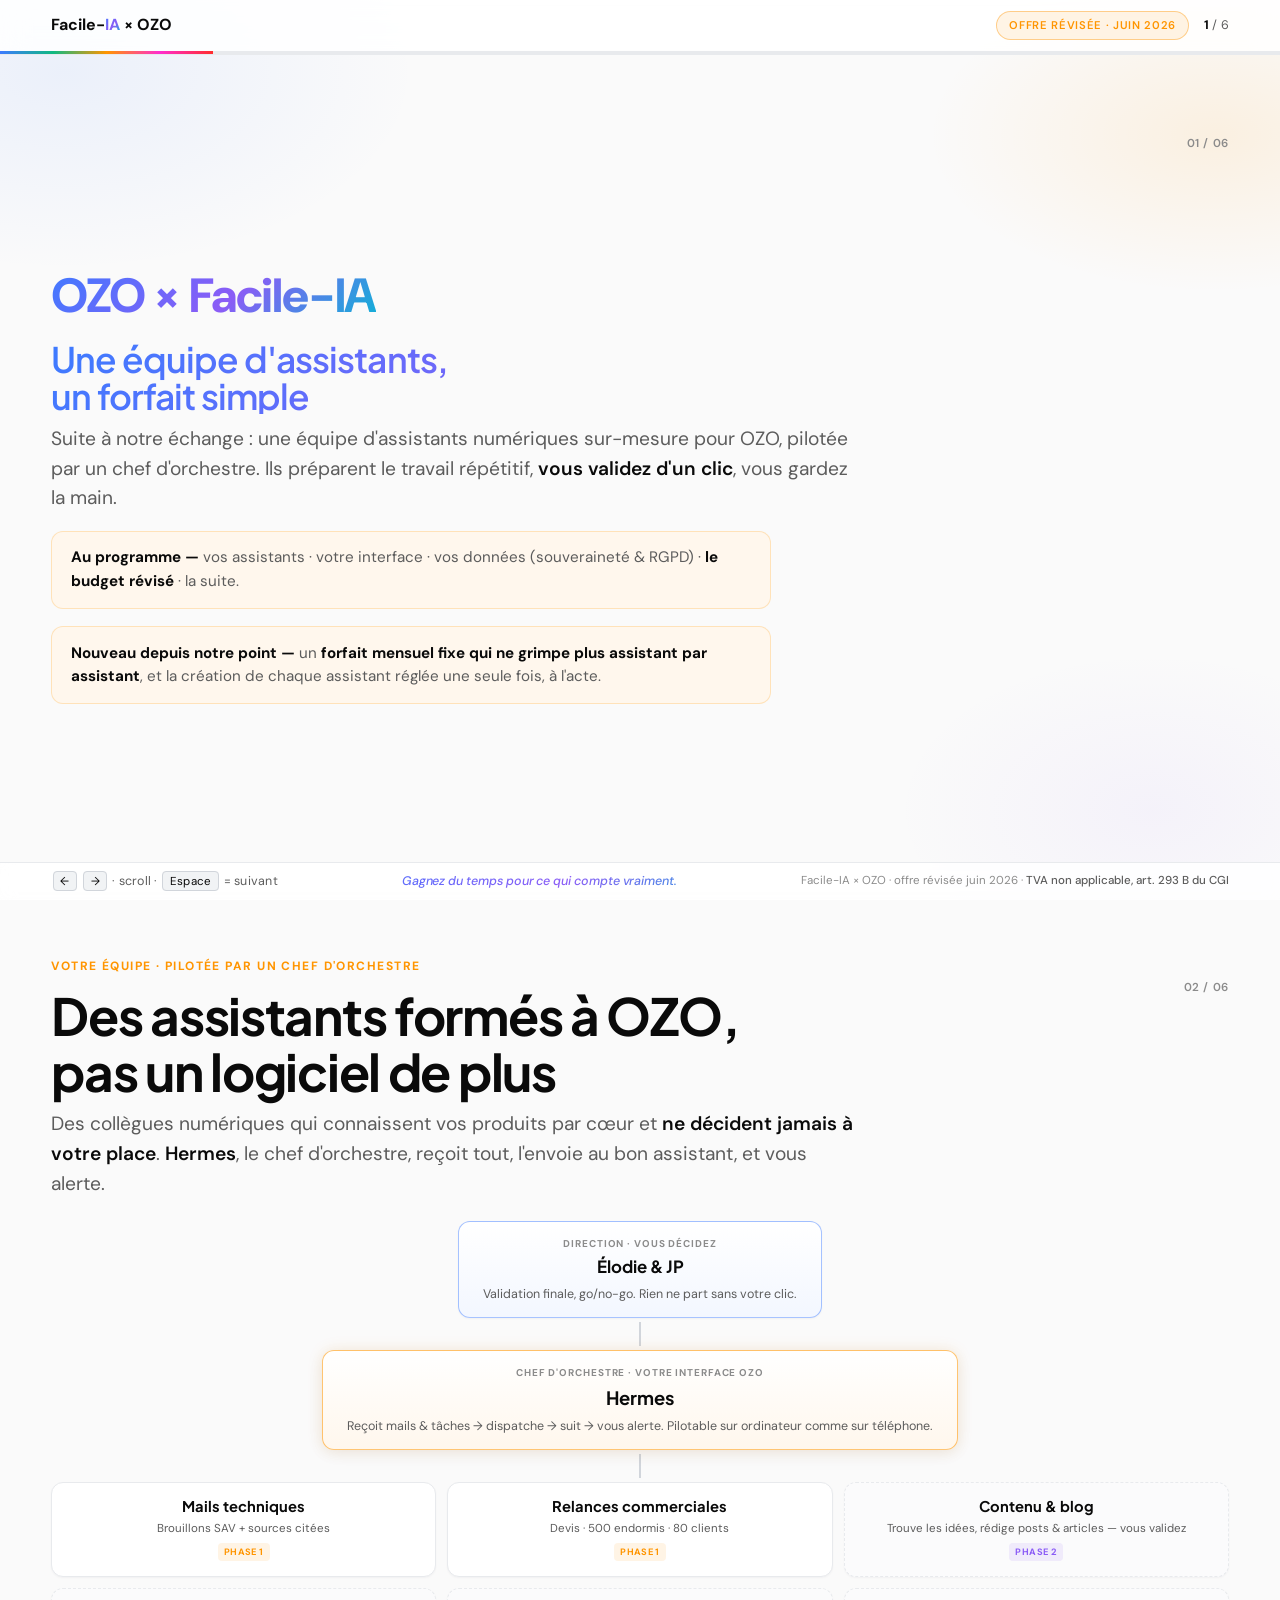
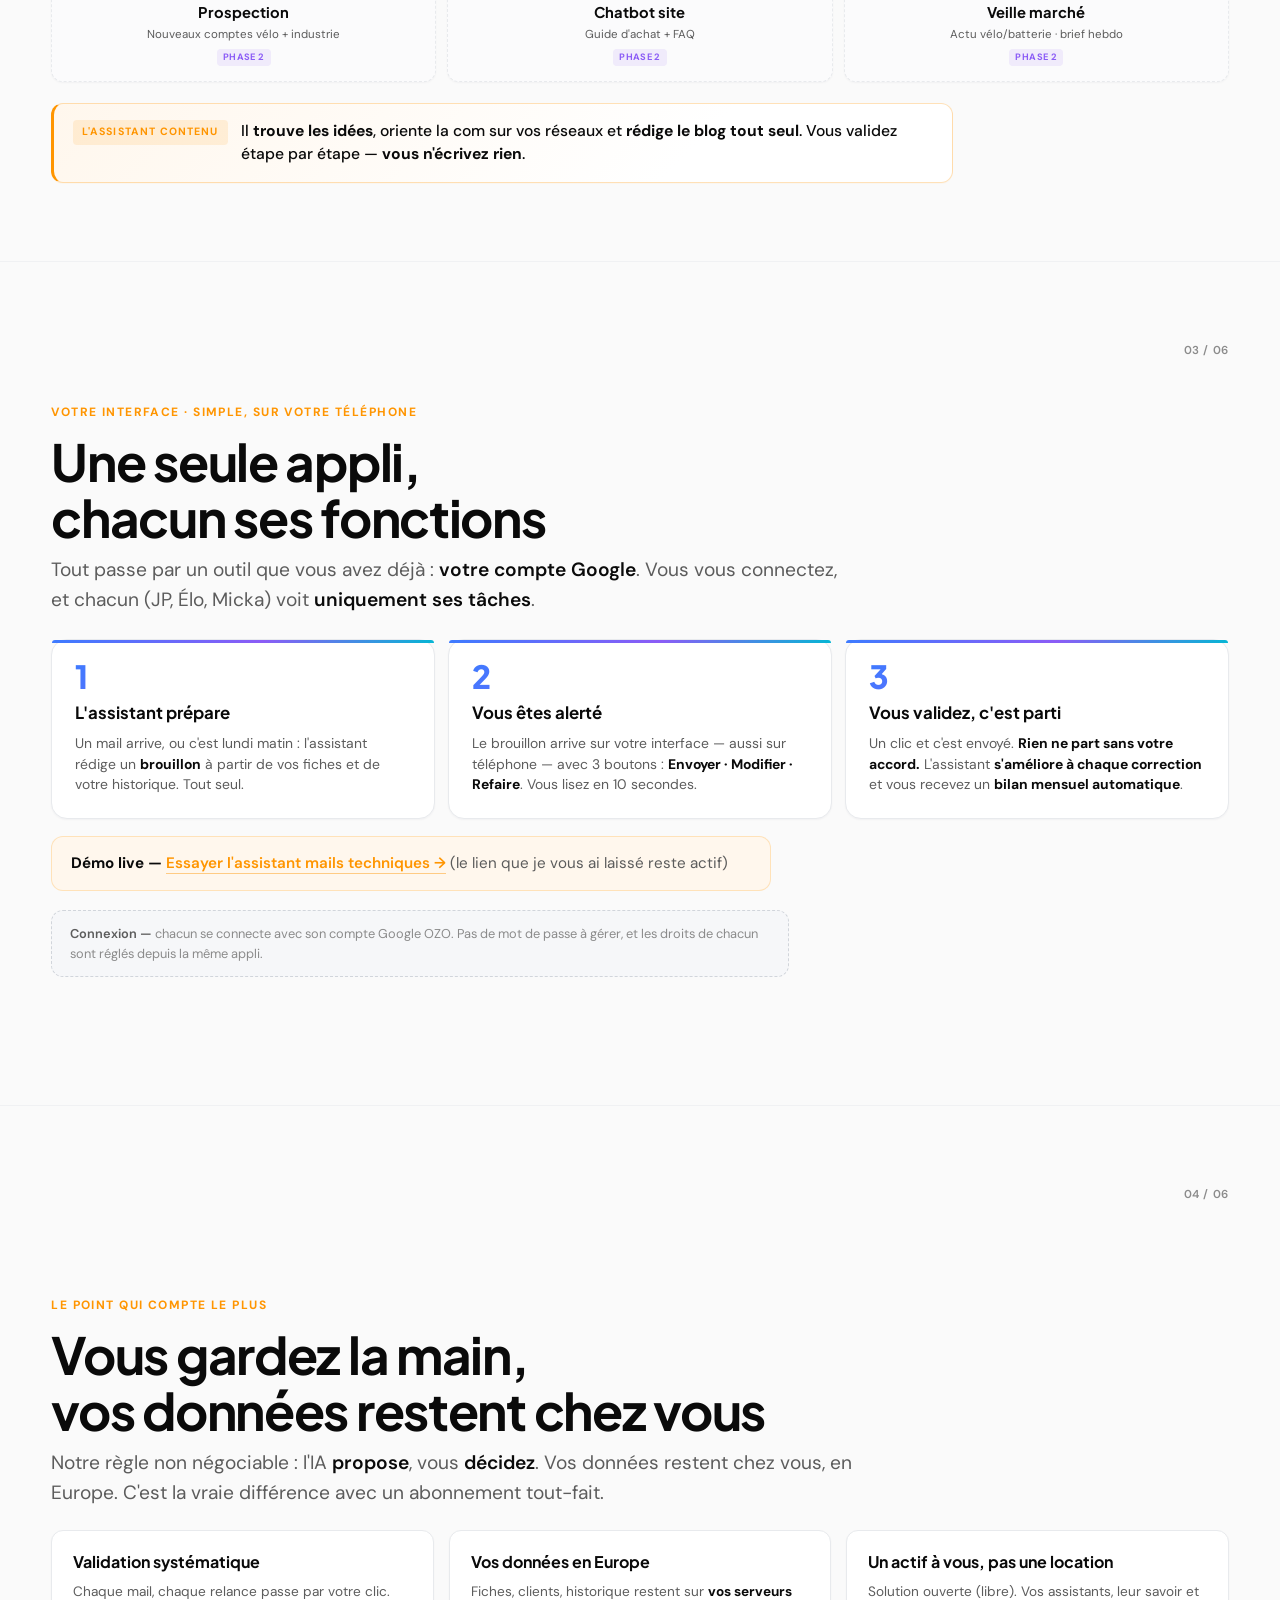
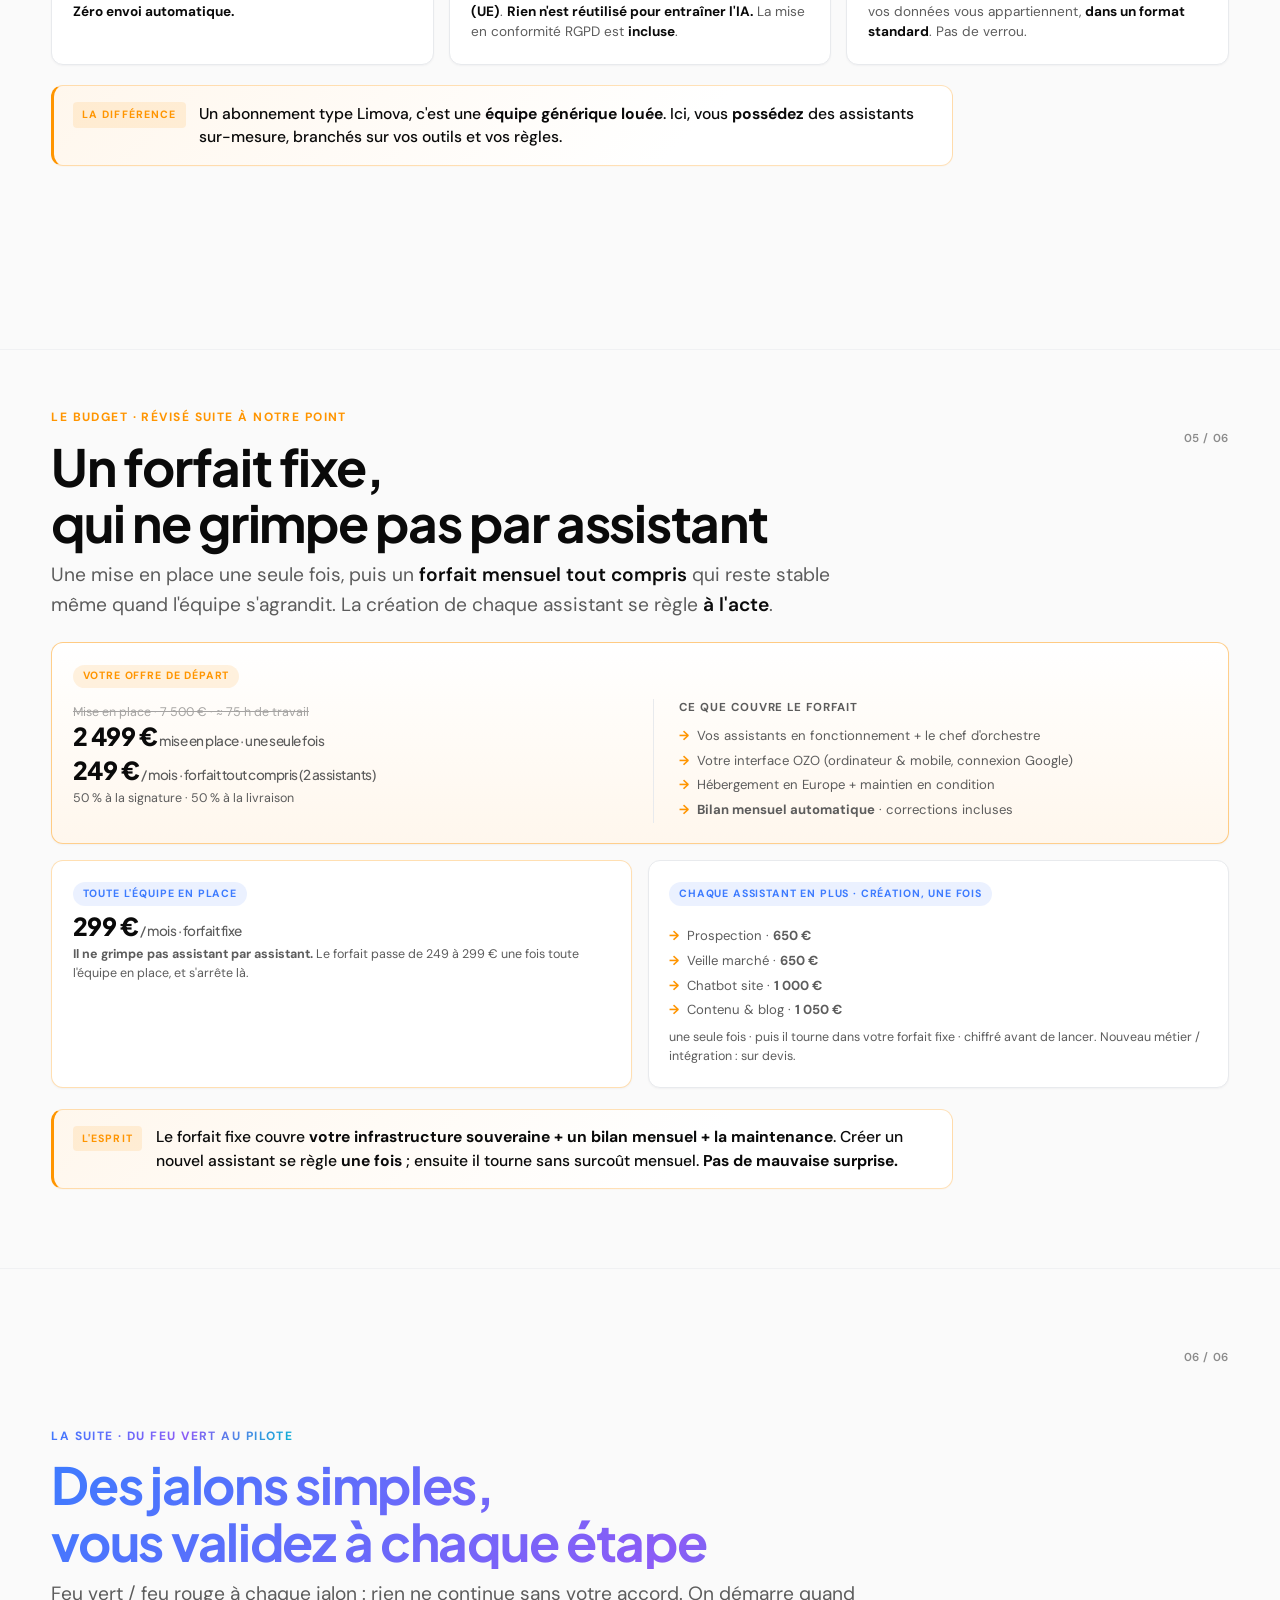
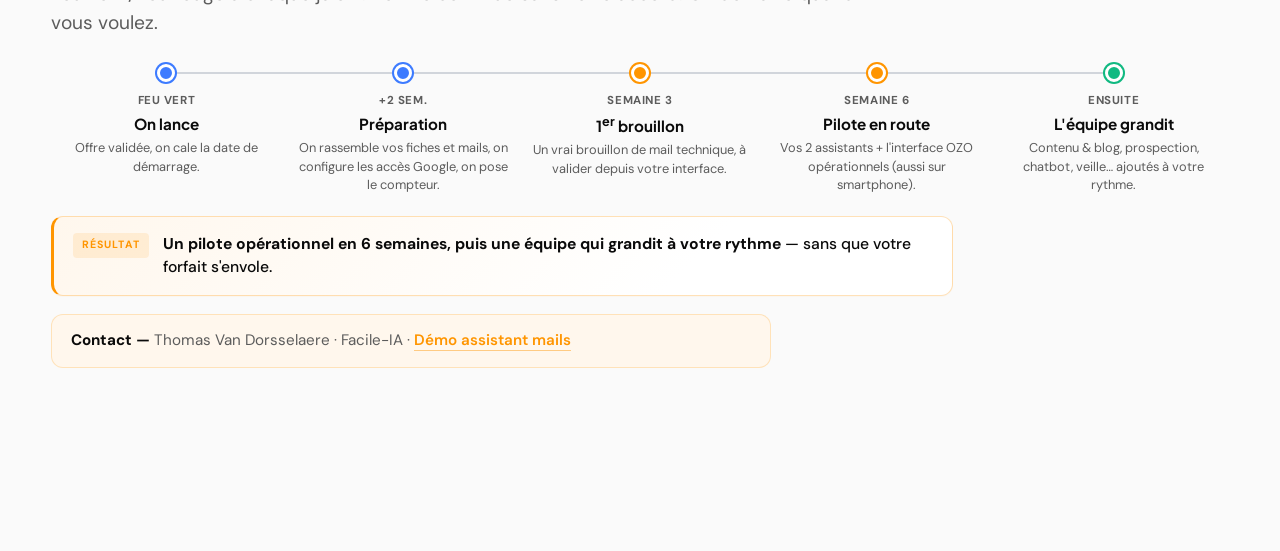
==== commit 2fb081e2: "ozo: deck client v2 — forfait fixe 249/299€, grille bots, offre révisée post-debrief 12/06 Co-Author" ====
--- a/index.html
+++ b/index.html
@@ -3,240 +3,41 @@
 <head>
   <meta charset="UTF-8">
   <meta name="viewport" content="width=device-width, initial-scale=1.0">
-  <title>OZO × Facile-IA · 12 juin 2026 · v2 (vulgarisée)</title>
+  <title>OZO × Facile-IA · Offre révisée · juin 2026</title>
   <link rel="stylesheet" href="styles-client.css">
   <style>
-    /* Patchs locaux v2 — analogie, 3 étapes, organigramme, Hermes, avant/après */
-
-    /* Analogie : 3 cartes "comme si…" */
-    .analogy-grid {
-      display: grid;
-      grid-template-columns: repeat(3, 1fr);
-      gap: 0.95rem;
-      margin-top: 1.5rem;
-    }
-    .analogy-card {
-      background: var(--surface);
-      border: 1px solid var(--border);
-      border-radius: var(--radius);
-      padding: 1.2rem 1.3rem 1.3rem;
-      box-shadow: var(--shadow-sm);
-    }
-    .analogy-card .pic {
-      font-family: "Plus Jakarta Sans", sans-serif;
-      font-size: 0.7rem;
-      font-weight: 700;
-      text-transform: uppercase;
-      letter-spacing: 0.06em;
-      color: var(--pillar-auto);
-    }
-    .analogy-card .head {
-      font-family: "Plus Jakarta Sans", sans-serif;
-      font-size: 1.05rem;
-      font-weight: 700;
-      color: var(--text);
-      margin-top: 0.3rem;
-      line-height: 1.3;
-    }
-    .analogy-card p {
-      font-size: 0.86rem;
-      color: var(--muted);
-      margin-top: 0.4rem;
-      line-height: 1.5;
-    }
-    .analogy-card p strong { color: var(--text); }
-
-    /* 3 grandes étapes "comment ça marche" */
-    .steps3 {
-      display: grid;
-      grid-template-columns: repeat(3, 1fr);
-      gap: 0.85rem;
-      margin-top: 1.5rem;
-    }
-    .step3 {
-      position: relative;
-      background: var(--surface);
-      border: 1px solid var(--border);
-      border-radius: var(--radius-lg);
-      padding: 1.3rem 1.4rem 1.4rem;
-      box-shadow: var(--shadow-sm);
-    }
-    .step3::before {
-      content: "";
-      position: absolute;
-      top: 0; left: 0; right: 0;
-      height: 3px;
-      background: var(--gradient);
-      border-radius: var(--radius-lg) var(--radius-lg) 0 0;
-    }
-    .step3 .big {
-      font-family: "Plus Jakarta Sans", sans-serif;
-      font-size: 2rem;
-      font-weight: 800;
-      background: var(--gradient);
-      -webkit-background-clip: text;
-      background-clip: text;
-      color: transparent;
-      line-height: 1;
-    }
-    .step3 .ttl {
-      font-family: "Plus Jakarta Sans", sans-serif;
-      font-size: 1.05rem;
-      font-weight: 700;
-      color: var(--text);
-      margin-top: 0.5rem;
-    }
-    .step3 p {
-      font-size: 0.87rem;
-      color: var(--muted);
-      margin-top: 0.4rem;
-      line-height: 1.5;
-    }
+    /* Patchs locaux — 3 étapes, organigramme, capot */
+    .steps3 { display: grid; grid-template-columns: repeat(3, 1fr); gap: 0.85rem; margin-top: 1.5rem; }
+    .step3 { position: relative; background: var(--surface); border: 1px solid var(--border); border-radius: var(--radius-lg); padding: 1.3rem 1.4rem 1.4rem; box-shadow: var(--shadow-sm); }
+    .step3::before { content: ""; position: absolute; top: 0; left: 0; right: 0; height: 3px; background: var(--gradient); border-radius: var(--radius-lg) var(--radius-lg) 0 0; }
+    .step3 .big { font-family: "Plus Jakarta Sans", sans-serif; font-size: 2rem; font-weight: 800; background: var(--gradient); -webkit-background-clip: text; background-clip: text; color: transparent; line-height: 1; }
+    .step3 .ttl { font-family: "Plus Jakarta Sans", sans-serif; font-size: 1.05rem; font-weight: 700; color: var(--text); margin-top: 0.5rem; }
+    .step3 p { font-size: 0.87rem; color: var(--muted); margin-top: 0.4rem; line-height: 1.5; }
     .step3 p strong { color: var(--text); }
 
-    /* "Sous le capot" — petit encart technique discret */
-    .capot {
-      margin-top: 1.2rem;
-      padding: 0.85rem 1.1rem;
-      background: #f6f7f9;
-      border: 1px dashed var(--border-strong);
-      border-radius: var(--radius);
-      font-size: 0.8rem;
-      color: var(--muted-2);
-      line-height: 1.5;
-      max-width: 82ch;
-    }
+    .capot { margin-top: 1.2rem; padding: 0.85rem 1.1rem; background: #f6f7f9; border: 1px dashed var(--border-strong); border-radius: var(--radius); font-size: 0.8rem; color: var(--muted-2); line-height: 1.5; max-width: 82ch; }
     .capot strong { color: var(--muted); font-weight: 600; }
 
-    /* Vignettes "futurs assistants" — 4 colonnes */
-    .future-grid {
-      display: grid;
-      grid-template-columns: repeat(4, 1fr);
-      gap: 0.7rem;
-      margin-top: 1.1rem;
-    }
-
-    /* ORGANIGRAMME (Hermes chef d'orchestre) */
+    /* ORGANIGRAMME */
     .orgchart { margin-top: 1.4rem; }
     .org-level { display: flex; justify-content: center; }
-    .org-box {
-      background: var(--surface);
-      border: 1px solid var(--border);
-      border-radius: var(--radius);
-      padding: 0.85rem 1.5rem 0.9rem;
-      text-align: center;
-      box-shadow: var(--shadow-sm);
-      min-width: 260px;
-    }
-    .org-box .role-lbl {
-      font-size: 0.62rem; font-weight: 700; text-transform: uppercase;
-      letter-spacing: 0.09em; color: var(--muted-2);
-    }
-    .org-box .role-name {
-      font-family: "Plus Jakarta Sans", sans-serif; font-weight: 700;
-      color: var(--text); font-size: 1.05rem; margin-top: 0.2rem;
-    }
-    .org-box .role-sub {
-      font-size: 0.78rem; color: var(--muted); margin-top: 0.3rem; line-height: 1.45;
-    }
+    .org-box { background: var(--surface); border: 1px solid var(--border); border-radius: var(--radius); padding: 0.85rem 1.5rem 0.9rem; text-align: center; box-shadow: var(--shadow-sm); min-width: 260px; }
+    .org-box .role-lbl { font-size: 0.62rem; font-weight: 700; text-transform: uppercase; letter-spacing: 0.09em; color: var(--muted-2); }
+    .org-box .role-name { font-family: "Plus Jakarta Sans", sans-serif; font-weight: 700; color: var(--text); font-size: 1.05rem; margin-top: 0.2rem; }
+    .org-box .role-sub { font-size: 0.78rem; color: var(--muted); margin-top: 0.3rem; line-height: 1.45; }
     .org-box.human { border-color: rgba(61, 123, 255, 0.45); background: linear-gradient(180deg, #ffffff 0%, #f3f7ff 100%); }
-    .org-box.chief {
-      border-color: rgba(255, 149, 0, 0.55);
-      background: linear-gradient(180deg, #ffffff 0%, #fff7ed 100%);
-      box-shadow: 0 0 16px rgba(255, 149, 0, 0.12), var(--shadow-md);
-      min-width: 320px;
-    }
+    .org-box.chief { border-color: rgba(255, 149, 0, 0.55); background: linear-gradient(180deg, #ffffff 0%, #fff7ed 100%); box-shadow: 0 0 16px rgba(255, 149, 0, 0.12), var(--shadow-md); min-width: 320px; }
     .org-box.chief .role-name { font-size: 1.15rem; }
     .org-connector { width: 2px; height: 24px; background: var(--border-strong); margin: 0.25rem auto; }
-    .org-agents {
-      display: grid; grid-template-columns: repeat(3, 1fr);
-      gap: 0.7rem; margin-top: 0;
-    }
-    .org-agent {
-      background: var(--surface); border: 1px solid var(--border);
-      border-radius: var(--radius); padding: 0.75rem 0.9rem 0.8rem; text-align: center;
-      box-shadow: var(--shadow-sm);
-    }
+    .org-agents { display: grid; grid-template-columns: repeat(3, 1fr); gap: 0.7rem; margin-top: 0; }
+    .org-agent { background: var(--surface); border: 1px solid var(--border); border-radius: var(--radius); padding: 0.75rem 0.9rem 0.8rem; text-align: center; box-shadow: var(--shadow-sm); }
     .org-agent.soon { border-style: dashed; background: #fbfbfc; }
-    .org-agent .n {
-      font-family: "Plus Jakarta Sans", sans-serif; font-weight: 700;
-      font-size: 0.92rem; color: var(--text);
-    }
+    .org-agent .n { font-family: "Plus Jakarta Sans", sans-serif; font-weight: 700; font-size: 0.92rem; color: var(--text); }
     .org-agent .p { font-size: 0.72rem; color: var(--muted); margin-top: 0.2rem; line-height: 1.35; }
-    .org-agent .ph {
-      display: inline-block; font-size: 0.58rem; font-weight: 700; text-transform: uppercase;
-      letter-spacing: 0.04em; margin-top: 0.4rem; padding: 0.1rem 0.4rem; border-radius: 4px;
-      color: var(--pillar-auto); background: rgba(255, 149, 0, 0.1);
-    }
+    .org-agent .ph { display: inline-block; font-size: 0.58rem; font-weight: 700; text-transform: uppercase; letter-spacing: 0.04em; margin-top: 0.4rem; padding: 0.1rem 0.4rem; border-radius: 4px; color: var(--pillar-auto); background: rgba(255, 149, 0, 0.1); }
     .org-agent.soon .ph { color: var(--violet); background: rgba(139, 92, 246, 0.1); }
 
-    /* Hermes : 4 atouts (repris why-grid) */
-    .why-grid {
-      display: grid; grid-template-columns: repeat(4, 1fr);
-      gap: 0.85rem; margin-top: 1.4rem;
-    }
-    .why-card {
-      background: var(--surface); border: 1px solid var(--border);
-      border-radius: var(--radius); padding: 1.05rem 1.15rem 1.2rem; box-shadow: var(--shadow-sm);
-    }
-    .why-card.star { border-color: rgba(255, 149, 0, 0.45); background: linear-gradient(180deg, #ffffff 0%, #fff7ed 100%); }
-    .why-card .ic {
-      font-family: "Plus Jakarta Sans", sans-serif; font-size: 1.3rem; font-weight: 800;
-      background: var(--gradient); -webkit-background-clip: text; background-clip: text; color: transparent; line-height: 1;
-    }
-    .why-card .name {
-      font-family: "Plus Jakarta Sans", sans-serif; font-size: 0.98rem; font-weight: 700;
-      color: var(--text); margin-top: 0.45rem;
-    }
-    .why-card p { font-size: 0.81rem; color: var(--muted); margin-top: 0.35rem; line-height: 1.5; }
-    .why-card p strong { color: var(--text); }
-
-    /* Comparatif avant / après */
-    .ba-grid { display: grid; grid-template-columns: 1fr 1fr; gap: 0.95rem; margin-top: 1.5rem; }
-    .ba-card { background: var(--surface); border: 1px solid var(--border); border-radius: var(--radius); padding: 1.2rem 1.35rem 1.3rem; box-shadow: var(--shadow-sm); }
-    .ba-card.before { border-left: 3px solid var(--border-strong); }
-    .ba-card.after  { border-left: 3px solid var(--pillar-auto); background: linear-gradient(180deg, #ffffff 0%, #fff7ed 100%); }
-    .ba-card .tag-ba { font-size: 0.66rem; font-weight: 700; text-transform: uppercase; letter-spacing: 0.08em; padding: 0.22rem 0.6rem; border-radius: 999px; }
-    .ba-card.before .tag-ba { color: var(--muted); background: #eef0f2; }
-    .ba-card.after  .tag-ba { color: var(--pillar-auto); background: rgba(255,149,0,0.12); }
-    .ba-card ul { list-style: none; padding: 0; margin: 0.8rem 0 0; }
-    .ba-card ul li { font-size: 0.88rem; color: var(--muted); padding: 0.3rem 0 0.3rem 1.4rem; position: relative; line-height: 1.45; }
-    .ba-card.before ul li::before { content: "✗"; position: absolute; left: 0; color: var(--muted-2); font-weight: 700; }
-    .ba-card.after  ul li::before { content: "✓"; position: absolute; left: 0; color: var(--pillar-seo); font-weight: 700; }
-    .ba-card ul li strong { color: var(--text); }
-
-    /* Phase timeline */
-    .phase-timeline { display: flex; flex-direction: column; gap: 0.5rem; margin-top: 1.05rem; }
-    .phase-row { display: grid; grid-template-columns: 78px 1fr; gap: 0.7rem; align-items: stretch; }
-    .phase-marker {
-      display: flex; align-items: center; justify-content: center;
-      font-family: "Plus Jakarta Sans", sans-serif; font-size: 0.92rem; font-weight: 800;
-      color: var(--pillar-auto); background: linear-gradient(135deg, #ffffff 0%, #fff7ed 100%);
-      border: 1px solid rgba(255, 149, 0, 0.32); border-radius: var(--radius);
-      padding: 0.45rem 0.35rem; text-align: center;
-    }
-    .phase-card {
-      background: var(--surface); border: 1px solid var(--border); border-radius: var(--radius);
-      padding: 0.78rem 1.05rem 0.85rem; box-shadow: var(--shadow-sm);
-      border-left-width: 3px; border-left-style: solid;
-    }
-    .phase-card.p0 { border-left-color: var(--accent); }
-    .phase-card.p1 { border-left-color: var(--pillar-auto); }
-    .phase-card.p15 { border-left-color: #06b6d4; }
-    .phase-card.p2 { border-left-color: #10B981; }
-    .phase-card.p2plus { border-left-color: #8b5cf6; }
-    .phase-name {
-      font-family: "Plus Jakarta Sans", sans-serif; font-size: 0.95rem; font-weight: 700;
-      color: var(--text); display: flex; align-items: center; gap: 0.55rem; flex-wrap: wrap; line-height: 1.3;
-    }
-    .phase-dur {
-      font-size: 0.68rem; font-weight: 700; text-transform: uppercase; letter-spacing: 0.06em;
-      color: var(--pillar-auto); background: rgba(255, 149, 0, 0.1); padding: 0.18rem 0.5rem; border-radius: 4px;
-    }
-    .phase-deliver { font-size: 0.84rem; color: var(--muted); margin-top: 0.35rem; line-height: 1.5; }
-    .phase-deliver strong { color: var(--text); font-weight: 600; }
-
-    /* Calendrier horizontal (slide 13) */
+    /* Calendrier horizontal */
     .cal { display: grid; grid-template-columns: repeat(5, 1fr); gap: 0.4rem; margin-top: 1.6rem; position: relative; }
     .cal::before { content: ""; position: absolute; top: 8px; left: 10%; right: 10%; height: 2px; background: var(--border-strong); z-index: 0; }
     .cal-step { position: relative; z-index: 1; text-align: center; padding: 0 0.5rem; }
@@ -247,15 +48,9 @@
     .cal-ttl { font-family: "Plus Jakarta Sans", sans-serif; font-weight: 700; font-size: 0.95rem; color: var(--text); margin-top: 0.25rem; line-height: 1.25; }
     .cal-txt { font-size: 0.8rem; color: var(--muted); margin-top: 0.4rem; line-height: 1.45; }
 
-    @media (max-width: 1100px) {
-      .why-grid, .future-grid { grid-template-columns: repeat(2, 1fr); }
-    }
     @media (max-width: 720px) {
-      .analogy-grid, .steps3, .ba-grid, .why-grid, .future-grid,
-      .org-agents { grid-template-columns: 1fr; }
+      .steps3, .org-agents { grid-template-columns: 1fr; }
       .org-box, .org-box.chief { min-width: 0; width: 100%; }
-      .phase-row { grid-template-columns: 1fr; }
-      .phase-marker { padding: 0.3rem; font-size: 0.85rem; }
       .cal { grid-template-columns: 1fr; gap: 1rem; }
       .cal::before { display: none; }
       .cal-dot { margin: 0; }
@@ -269,8 +64,8 @@
     <div class="topbar-inner">
       <div class="logo">Facile-<span>IA</span> × OZO</div>
       <div class="topbar-right">
-        <span class="tag">Présentation · 12 juin 2026</span>
-        <span class="counter"><strong id="cur">1</strong> / <span id="tot">13</span></span>
+        <span class="tag">Offre révisée · juin 2026</span>
+        <span class="counter"><strong id="cur">1</strong> / <span id="tot">6</span></span>
       </div>
     </div>
     <div class="progress-track"><div class="progress-bar" id="progress"></div></div>
@@ -280,84 +75,87 @@
 
     <!-- 1. Cover -->
     <section class="slide" id="slide-1">
-      <div class="slide-num">01 / 13</div>
+      <div class="slide-num">01 / 06</div>
       <div class="slide-inner">
         <p class="story-label gradient" style="font-size:clamp(1.8rem,4vw,3rem);text-transform:none;letter-spacing:-0.025em;font-weight:800;margin-bottom:0.5rem;">OZO × Facile-IA</p>
-        <h1 class="gradient cover-title" style="font-size:clamp(1.4rem,3vw,2.2rem);font-weight:600;">Une équipe<br>qui ne dort jamais</h1>
-        <p class="lead">Une équipe d'assistants numériques sur-mesure pour OZO, pilotée par un chef d'orchestre. Ils préparent le travail répétitif, <strong>vous validez d'un clic</strong>, vous gardez la main.</p>
-        <p class="note"><strong>Au programme —</strong> ce que vous m'avez dit lors de notre échange du 4 juin · l'idée en une phrase · comment ça marche · vos assistants · le chef d'orchestre · ce que vous gardez sous contrôle · coûts · calendrier.</p>
-      </div>
-    </section>
-
-    <!-- 2. Douleurs -->
-    <section class="slide" id="slide-2">
-      <div class="slide-num">02 / 13</div>
-      <div class="slide-inner">
-        <p class="story-label">Résumé · call 4 juin</p>
-        <h1>Là où vous perdez<br>le plus de temps</h1>
-        <p class="lead">Ce qui ressort de notre échange : du volume répétitif, une équipe en sous-effectif, des tâches à forte valeur qui passent à la trappe.</p>
-        <div class="pain-grid">
-          <div class="pain-card">
-            <div class="pain-num">10<span class="unit">min</span></div>
-            <div class="pain-label">par mail technique complexe</div>
-            <div class="pain-sub"><strong>9 mails sur 10 reviennent toujours</strong> sur les mêmes sujets — confirmé le 4/06. Idéal pour un brouillon préparé à l'avance.</div>
-          </div>
-          <div class="pain-card">
-            <div class="pain-num">500<span class="unit">comptes</span></div>
-            <div class="pain-label">clients vélo endormis</div>
-            <div class="pain-sub">+ 80 bons clients à choyer. Un vivier à réveiller intelligemment, pas du mailing de masse.</div>
-          </div>
-          <div class="pain-card">
-            <div class="pain-num">5<span class="unit">à 20</span></div>
-            <div class="pain-label">devis non relancés</div>
-            <div class="pain-sub">Des affaires qui dorment, <strong>faute de temps et des oublis de relance</strong>.</div>
+        <h1 class="gradient cover-title" style="font-size:clamp(1.4rem,3vw,2.2rem);font-weight:600;">Une équipe d'assistants,<br>un forfait simple</h1>
+        <p class="lead">Suite à notre échange : une équipe d'assistants numériques sur-mesure pour OZO, pilotée par un chef d'orchestre. Ils préparent le travail répétitif, <strong>vous validez d'un clic</strong>, vous gardez la main.</p>
+        <p class="note"><strong>Au programme —</strong> vos assistants · votre interface · vos données (souveraineté &amp; RGPD) · <strong>le budget révisé</strong> · la suite.</p>
+        <p class="note"><strong>Nouveau depuis notre point —</strong> un <strong>forfait mensuel fixe qui ne grimpe plus assistant par assistant</strong>, et la création de chaque assistant réglée une seule fois, à l'acte.</p>
+      </div>
+    </section>
+
+    <!-- 2. Vos assistants -->
+    <section class="slide tall" id="slide-2">
+      <div class="slide-num">02 / 06</div>
+      <div class="slide-inner">
+        <p class="story-label">Votre équipe · pilotée par un chef d'orchestre</p>
+        <h1>Des assistants formés à OZO,<br>pas un logiciel de plus</h1>
+        <p class="lead">Des collègues numériques qui connaissent vos produits par cœur et <strong>ne décident jamais à votre place</strong>. <strong>Hermes</strong>, le chef d'orchestre, reçoit tout, l'envoie au bon assistant, et vous alerte.</p>
+        <div class="orgchart">
+          <div class="org-level">
+            <div class="org-box human">
+              <div class="role-lbl">Direction · vous décidez</div>
+              <div class="role-name">Élodie &amp; JP</div>
+              <div class="role-sub">Validation finale, go/no-go. Rien ne part sans votre clic.</div>
+            </div>
+          </div>
+          <div class="org-connector"></div>
+          <div class="org-level">
+            <div class="org-box chief">
+              <div class="role-lbl">Chef d'orchestre · votre interface OZO</div>
+              <div class="role-name">Hermes</div>
+              <div class="role-sub">Reçoit mails &amp; tâches → dispatche → suit → vous alerte. Pilotable sur ordinateur comme sur téléphone.</div>
+            </div>
+          </div>
+          <div class="org-connector"></div>
+          <div class="org-agents">
+            <div class="org-agent">
+              <div class="n">Mails techniques</div>
+              <div class="p">Brouillons SAV + sources citées</div>
+              <div class="ph">Phase 1</div>
+            </div>
+            <div class="org-agent">
+              <div class="n">Relances commerciales</div>
+              <div class="p">Devis · 500 endormis · 80 clients</div>
+              <div class="ph">Phase 1</div>
+            </div>
+            <div class="org-agent soon">
+              <div class="n">Contenu &amp; blog</div>
+              <div class="p">Trouve les idées, rédige posts &amp; articles — vous validez</div>
+              <div class="ph">Phase 2</div>
+            </div>
+            <div class="org-agent soon">
+              <div class="n">Prospection</div>
+              <div class="p">Nouveaux comptes vélo + industrie</div>
+              <div class="ph">Phase 2</div>
+            </div>
+            <div class="org-agent soon">
+              <div class="n">Chatbot site</div>
+              <div class="p">Guide d'achat + FAQ</div>
+              <div class="ph">Phase 2</div>
+            </div>
+            <div class="org-agent soon">
+              <div class="n">Veille marché</div>
+              <div class="p">Actu vélo/batterie · brief hebdo</div>
+              <div class="ph">Phase 2</div>
+            </div>
           </div>
         </div>
         <div class="result">
-          <span class="label">L'enjeu</span>
-          <span class="txt">Tout ce temps « administratif » est du temps en moins sur la R&D, le SAV de fond et la relation client. <strong>C'est exactement ce qu'on automatise.</strong></span>
-        </div>
-      </div>
-    </section>
-
-    <!-- 3. L'idée en une phrase (analogie) -->
+          <span class="label">L'assistant Contenu</span>
+          <span class="txt">Il <strong>trouve les idées</strong>, oriente la com sur vos réseaux et <strong>rédige le blog tout seul</strong>. Vous validez étape par étape — <strong>vous n'écrivez rien</strong>.</span>
+        </div>
+      </div>
+    </section>
+
+    <!-- 3. Votre interface -->
     <section class="slide" id="slide-3">
-      <div class="slide-num">03 / 13</div>
-      <div class="slide-inner">
-        <p class="story-label">L'idée en une phrase</p>
-        <h1>Des assistants formés à OZO,<br>pas un logiciel de plus</h1>
-        <p class="lead">Imaginez des collègues qui connaissent vos produits par cœur, travaillent la nuit, et <strong>ne décident jamais à votre place</strong>. Voilà ce qu'on installe.</p>
-        <div class="analogy-grid">
-          <div class="analogy-card">
-            <div class="pic">Comme…</div>
-            <div class="head">Un assistant qui a lu toutes vos fiches techniques</div>
-            <p>Il connaît vos moteurs 36/48/52V, vos batteries, vos garanties. Il <strong>cite toujours sa source</strong> et dit quand il ne sait pas.</p>
-          </div>
-          <div class="analogy-card">
-            <div class="pic">Comme…</div>
-            <div class="head">Un commercial qui n'oublie jamais une relance</div>
-            <p>Il suit chaque devis, repère les clients endormis, prépare des messages personnalisés. <strong>Vous validez avant tout envoi.</strong></p>
-          </div>
-          <div class="analogy-card">
-            <div class="pic">Comme…</div>
-            <div class="head">Un chef d'équipe qui orchestre et rend compte</div>
-            <p>Il répartit le travail entre les assistants, suit l'avancement et vous fait un point clair sur <strong>votre tableau de bord</strong>. Vous gardez la vue d'ensemble.</p>
-          </div>
-        </div>
-        <div class="result">
-          <span class="label">La différence</span>
-          <span class="txt">Ces assistants sont <strong>à vous</strong> : leurs connaissances, votre config, vos données restent sur vos serveurs.</span>
-        </div>
-      </div>
-    </section>
-
-    <!-- 4. Comment ça marche en 3 étapes -->
-    <section class="slide" id="slide-4">
-      <div class="slide-num">04 / 13</div>
-      <div class="slide-inner">
-        <p class="story-label">Comment ça marche · en 3 étapes</p>
-        <h1>Simple à utiliser,<br>même sans rien y connaître</h1>
-        <p class="lead">Tout passe par un outil que vous avez déjà : <strong>votre téléphone</strong>. Pas de nouvelle appli à apprendre, pas d'écran compliqué.</p>
+      <div class="slide-num">03 / 06</div>
+      <div class="slide-inner">
+        <p class="story-label">Votre interface · simple, sur votre téléphone</p>
+        <h1>Une seule appli,<br>chacun ses fonctions</h1>
+        <p class="lead">Tout passe par un outil que vous avez déjà : <strong>votre compte Google</strong>. Vous vous connectez, et chacun (JP, Élo, Micka) voit <strong>uniquement ses tâches</strong>.</p>
         <div class="steps3">
           <div class="step3">
             <div class="big">1</div>
@@ -366,414 +164,147 @@
           </div>
           <div class="step3">
             <div class="big">2</div>
-            <div class="ttl">Vous recevez la notification</div>
-            <p>Le brouillon arrive sur votre <strong>tableau de bord OZO</strong> — aussi sur votre téléphone — avec 3 boutons : <strong>Envoyer · Modifier · Refaire</strong>. Vous lisez en 10 secondes.</p>
+            <div class="ttl">Vous êtes alerté</div>
+            <p>Le brouillon arrive sur votre interface — aussi sur téléphone — avec 3 boutons : <strong>Envoyer · Modifier · Refaire</strong>. Vous lisez en 10 secondes.</p>
           </div>
           <div class="step3">
             <div class="big">3</div>
             <div class="ttl">Vous validez, c'est parti</div>
-            <p>Un clic et c'est envoyé. <strong>Rien ne part sans votre accord.</strong> Chaque brouillon et votre version finale sont enregistrés : l'assistant <strong>s'améliore à chaque correction</strong> et vous recevez un <strong>rapport mensuel</strong> (temps gagné, sujets fréquents).</p>
-          </div>
-        </div>
+            <p>Un clic et c'est envoyé. <strong>Rien ne part sans votre accord.</strong> L'assistant <strong>s'améliore à chaque correction</strong> et vous recevez un <strong>bilan mensuel automatique</strong>.</p>
+          </div>
+        </div>
+        <p class="note"><strong>Démo live —</strong> <a href="https://ozo-presentation.vercel.app/demo.html" target="_blank" rel="noopener">Essayer l'assistant mails techniques →</a> (le lien que je vous ai laissé reste actif)</p>
         <div class="capot">
-          <strong>Sous le capot (pour info) —</strong> les brouillons sont produits par des modèles d'IA récents, choisis tâche par tâche pour le meilleur rapport qualité/coût, le tout coordonné par Hermes, un socle libre et gratuit (voir slide suivante). Aucun nom de logiciel à retenir de votre côté.
-        </div>
-      </div>
-    </section>
-
-    <!-- 5. Hermes, le chef d'orchestre (organigramme) -->
-    <section class="slide tall" id="slide-6">
-      <div class="slide-num">05 / 13</div>
-      <div class="slide-inner">
-        <p class="story-label">Le chef d'orchestre · Hermes</p>
-        <h1>Un chef qui coordonne<br>toute l'équipe</h1>
-        <p class="lead">Vos assistants ne travaillent pas dans le désordre. <strong>Hermes</strong> reçoit tout ce qui entre, l'envoie au bon assistant, suit l'avancement et vous alerte. C'est l'organigramme de votre équipe numérique.</p>
-        <div class="orgchart">
-          <div class="org-level">
-            <div class="org-box human">
-              <div class="role-lbl">Direction · vous décidez</div>
-              <div class="role-name">Élodie &amp; JP</div>
-              <div class="role-sub">Validation finale, go/no-go, priorités. Rien ne part sans votre clic.</div>
-            </div>
-          </div>
-          <div class="org-connector"></div>
-          <div class="org-level">
-            <div class="org-box chief">
-              <div class="role-lbl">Chef d'orchestre · joignable via votre tableau de bord OZO</div>
-              <div class="role-name">Hermes</div>
-              <div class="role-sub">Reçoit mails &amp; tâches → dispatche au bon assistant → suit le tableau de bord → vous alerte (devis à relancer, urgences). Vous le pilotez depuis <strong>votre interface OZO</strong>, sur ordinateur comme sur téléphone.</div>
-            </div>
-          </div>
-          <div class="org-connector"></div>
-          <div class="org-agents">
-            <div class="org-agent">
-              <div class="n">Mails techniques</div>
-              <div class="p">Brouillons SAV + sources</div>
-              <div class="ph">Phase 1</div>
-            </div>
-            <div class="org-agent">
-              <div class="n">Relances commerciales</div>
-              <div class="p">Devis · 500 endormis · 80 clients</div>
-              <div class="ph">Phase 1</div>
-            </div>
-            <div class="org-agent soon">
-              <div class="n">Prospection</div>
-              <div class="p">Vélo + industrie</div>
-              <div class="ph">Phase 2+</div>
-            </div>
-            <div class="org-agent soon">
-              <div class="n">Contenu &amp; réseaux</div>
-              <div class="p">Posts + visuels</div>
-              <div class="ph">Phase 2+</div>
-            </div>
-            <div class="org-agent soon">
-              <div class="n">Chatbot site</div>
-              <div class="p">Guide d'achat + FAQ</div>
-              <div class="ph">Phase 2+</div>
-            </div>
-            <div class="org-agent soon">
-              <div class="n">Veille marché</div>
-              <div class="p">Actu vélo/batterie</div>
-              <div class="ph">Phase 2+</div>
-            </div>
-          </div>
-        </div>
-      </div>
-    </section>
-
-    <!-- 6. Pourquoi Hermes (le top) -->
-    <section class="slide" id="slide-7">
-      <div class="slide-num">06 / 13</div>
-      <div class="slide-inner">
-        <p class="story-label">Pourquoi Hermes, et pas un autre</p>
-        <h1>La meilleure fondation<br>du marché en 2026</h1>
-        <p class="lead">On a choisi <strong>Hermes</strong> parce que c'est aujourd'hui la référence mondiale des équipes d'agents — et surtout le seul qui <strong>apprend tout seul</strong> de vos corrections.</p>
-        <div class="why-grid">
-          <div class="why-card star">
-            <div class="ic">★</div>
-            <div class="name">Il apprend tout seul</div>
-            <p>À chaque correction que vous faites, il <strong>retient et s'améliore</strong>. Au bout de quelques semaines, il a vos réflexes et votre ton.</p>
-          </div>
-          <div class="why-card">
-            <div class="ic">184k</div>
-            <div class="name">Standard mondial</div>
-            <p>184 000 développeurs l'utilisent. Vous misez sur un <strong>standard durable</strong>, pas sur une mode qui disparaît dans 6 mois.</p>
-          </div>
-          <div class="why-card">
-            <div class="ic">0 €</div>
-            <div class="name">Libre &amp; sans verrou</div>
-            <p>Gratuit et ouvert (licence MIT). <strong>Vos données restent les vôtres</strong>, dans un format standard et portable.</p>
-          </div>
-          <div class="why-card">
-            <div class="ic">⚡</div>
-            <div class="name">Le bon modèle au bon moment</div>
-            <p>Il choisit, tâche par tâche, le meilleur cerveau IA pour <strong>la qualité au meilleur coût</strong>. Pas dépendant d'un seul fournisseur.</p>
-          </div>
-        </div>
-        <div class="result">
-          <span class="label">Ce que ça change pour vous</span>
-          <span class="txt"><strong>Vos assistants deviennent meilleurs avec le temps</strong>, sans payer plus. Plus vous les utilisez, plus ils collent à OZO.</span>
-        </div>
-      </div>
-    </section>
-
-    <!-- 7. Focus mails techniques -->
-    <section class="slide tall" id="slide-8">
-      <div class="slide-num">07 / 13</div>
-      <div class="slide-inner">
-        <p class="story-label">Focus · priorité n°1</p>
-        <div class="focus-agent">
-          <span class="focus-badge">Phase 1 · démarrage</span>
-          <h2>L'assistant mails techniques</h2>
-          <p class="focus-lead">Un mail SAV arrive → l'assistant cherche dans vos fiches techniques → il rédige un brouillon <strong>avec les sources citées</strong> → vous recevez la notif sur le tableau de bord → <strong>envoi en un clic</strong>.</p>
-          <div class="pipeline">
-            <div class="step"><span class="ico">Entrée</span><span class="lbl">Mail client</span></div>
-            <div class="step"><span class="ico">Recherche</span><span class="lbl">Vos fiches techniques</span></div>
-            <div class="step"><span class="ico">Brouillon</span><span class="lbl">Réponse + sources</span></div>
-            <div class="step"><span class="ico">Validation</span><span class="lbl">Notif tableau de bord</span></div>
-            <div class="step"><span class="ico">Envoi</span><span class="lbl">En un clic</span></div>
-          </div>
-          <div class="subflows">
-            <div class="subflow">
-              <h4>Ce qu'il lit</h4>
-              <p>Fiches techniques, datasheets, courbes, vos réponses-types.</p>
-            </div>
-            <div class="subflow">
-              <h4>Exemples</h4>
-              <p>« Quelle datasheet pour ce moteur ? » · couple moteur · 800 kg à 10 km/h.</p>
-            </div>
-            <div class="subflow">
-              <h4>Garde-fous</h4>
-              <p>Relecture JP à 100% au démarrage. Sources citées à chaque réponse.</p>
-            </div>
-          </div>
-        </div>
-        <p class="note"><strong>Démo live —</strong> <a href="https://ozo-presentation.vercel.app/demo.html" target="_blank" rel="noopener">Essayer l'assistant mails techniques →</a></p>
-        <div class="result">
-          <span class="label">Résultat</span>
-          <span class="txt"><strong>10 min → 1 min par mail technique.</strong> Le temps revient sur la R&D et le vrai SAV de fond.</span>
-        </div>
-      </div>
-    </section>
-
-    <!-- 8. Focus commercial -->
-    <section class="slide" id="slide-9">
-      <div class="slide-num">08 / 13</div>
-      <div class="slide-inner">
-        <p class="story-label">Focus · priorité n°2</p>
-        <div class="focus-agent">
-          <span class="focus-badge">Phase 1</span>
-          <h2>L'assistant relances commerciales</h2>
-          <p class="focus-lead">Il épaule vos 4 commerciaux sur trois fronts : <strong>relancer les devis</strong>, <strong>réveiller les 500 endormis</strong>, <strong>suivre les 80 bons clients</strong>. Toujours validé avant envoi.</p>
-          <div class="subflows">
-            <div class="subflow">
-              <h4>A · Relances devis</h4>
-              <p>J+7, J+14, J+30 — trois messages différents, jamais le même copier-coller.</p>
-            </div>
-            <div class="subflow">
-              <h4>B · 500 endormis</h4>
-              <p>Messages personnalisés selon l'ancienneté et le panier de chaque client.</p>
-            </div>
-            <div class="subflow">
-              <h4>C · 80 bons clients</h4>
-              <p>Résumé mensuel du chiffre · proposition produit ou opération dédiée.</p>
-            </div>
-          </div>
-        </div>
-        <div class="result">
-          <span class="label">Résultat</span>
-          <span class="txt"><strong>Plus aucun devis oublié, plus aucun bon client négligé.</strong> 50 relances préparées en 30 min au lieu d'une journée. <strong>Aucun mail sans votre OK.</strong></span>
-        </div>
-      </div>
-    </section>
-
-    <!-- 9. Vous gardez la main + données -->
-    <section class="slide" id="slide-10">
-      <div class="slide-num">09 / 13</div>
+          <strong>Connexion —</strong> chacun se connecte avec son compte Google OZO. Pas de mot de passe à gérer, et les droits de chacun sont réglés depuis la même appli.
+        </div>
+      </div>
+    </section>
+
+    <!-- 4. Vos données / souveraineté -->
+    <section class="slide" id="slide-4">
+      <div class="slide-num">04 / 06</div>
       <div class="slide-inner">
         <p class="story-label">Le point qui compte le plus</p>
         <h1>Vous gardez la main,<br>vos données restent chez vous</h1>
-        <p class="lead">C'est notre règle non négociable : l'IA <strong>propose</strong>, vous <strong>décidez</strong>. Vos données sont stockées chez vous, en Europe ; seul le <strong>texte d'une demande</strong> est confié à un modèle d'IA, le temps de préparer un brouillon.</p>
+        <p class="lead">Notre règle non négociable : l'IA <strong>propose</strong>, vous <strong>décidez</strong>. Vos données restent chez vous, en Europe. C'est la vraie différence avec un abonnement tout-fait.</p>
         <div class="trust-grid">
           <div class="trust-card">
             <div class="name">Validation systématique</div>
-            <p>Chaque mail, chaque relance passe par votre clic. <strong>Zéro envoi automatique</strong> en phase 1.</p>
+            <p>Chaque mail, chaque relance passe par votre clic. <strong>Zéro envoi automatique.</strong></p>
           </div>
           <div class="trust-card">
-            <div class="name">Stockage chez vous, en Europe</div>
-            <p>Fiches, clients, historique restent sur <strong>vos serveurs (UE)</strong>. Pour rédiger, le texte d'une demande passe par un modèle d'IA qui le traite puis l'oublie : <strong>rien n'est réutilisé pour entraîner l'IA</strong>. L'apprentissage de vos assistants, lui, reste local, chez vous, et ne conserve aucune donnée nominative. Sur les sujets sensibles, on peut imposer des modèles hébergés en Europe.</p>
+            <div class="name">Vos données en Europe</div>
+            <p>Fiches, clients, historique restent sur <strong>vos serveurs (UE)</strong>. <strong>Rien n'est réutilisé pour entraîner l'IA.</strong> La mise en conformité RGPD est <strong>incluse</strong>.</p>
           </div>
           <div class="trust-card">
-            <div class="name">Rien n'est verrouillé</div>
-            <p>Solution ouverte (libre). Votre configuration et vos données restent sur vos serveurs, <strong>dans un format standard</strong>.</p>
-          </div>
-        </div>
-        <p class="note"><strong>RGPD · ce qu'on traite selon la sensibilité —</strong>
-          <strong>Sensible</strong> (fichier clients, devis, historique, relances) : stocké en Europe, accès limité, jamais utilisé pour entraîner l'IA.
-          <strong>Modéré</strong> (texte d'un mail SAV) : seul l'extrait utile passe au modèle, le temps du brouillon.
-          <strong>Peu sensible</strong> (catalogue, specs, prix) : base de connaissance interne, sans donnée personnelle.
-          La <strong>mise en conformité RGPD est incluse dans la prestation</strong> — pas un audit facturé à part.</p>
+            <div class="name">Un actif à vous, pas une location</div>
+            <p>Solution ouverte (libre). Vos assistants, leur savoir et vos données vous appartiennent, <strong>dans un format standard</strong>. Pas de verrou.</p>
+          </div>
+        </div>
         <div class="result">
-          <span class="label">Résultat</span>
-          <span class="txt"><strong>Vous restez propriétaire de tout</strong> : les assistants, leurs connaissances, vos données. On vous fait gagner du temps sans vous déposséder.</span>
-        </div>
-      </div>
-    </section>
-
-    <!-- 10. Avant / Après -->
-    <section class="slide" id="slide-11">
-      <div class="slide-num">10 / 13</div>
-      <div class="slide-inner">
-        <p class="story-label">Ce que ça change concrètement</p>
-        <h1>Une journée OZO,<br>avant et après</h1>
-        <p class="lead">Pas de promesse en l'air. Voici, très concrètement, ce qui change dans votre quotidien dès le premier mois.</p>
-        <div class="ba-grid">
-          <div class="ba-card before">
-            <span class="tag-ba">Aujourd'hui</span>
-            <ul>
-              <li>10 min sur un mail technique, à chercher la bonne fiche</li>
-              <li>Des devis qui dorment faute de temps pour relancer</li>
-              <li>500 clients endormis qu'on n'a jamais le temps de réveiller</li>
-              <li>La boîte mail qui déborde, les urgences noyées</li>
-              <li>Le commercial et la technique débordés en même temps</li>
-            </ul>
-          </div>
-          <div class="ba-card after">
-            <span class="tag-ba">Avec vos assistants</span>
-            <ul>
-              <li>Un brouillon prêt en <strong>moins de 1 min</strong>, sources citées</li>
-              <li>Relances <strong>automatiques J+7/14/30</strong>, validées d'un clic</li>
-              <li>Les 500 endormis recontactés <strong>par vagues personnalisées</strong></li>
-              <li>Un <strong>résumé du matin</strong> avec les urgences en tête</li>
-              <li>L'équipe se concentre sur la <strong>R&D et le vrai conseil</strong></li>
-            </ul>
-          </div>
-        </div>
-        <div class="result">
-          <span class="label">Résultat</span>
-          <span class="txt"><strong>≈ 25 h/mois économisées par personne</strong> sur les tâches répétitives. On installe un compteur dès la 1ère semaine pour le mesurer ensemble.</span>
-        </div>
-      </div>
-    </section>
-
-    <!-- 11. L'équipe qui grandit (timeline) -->
+          <span class="label">La différence</span>
+          <span class="txt">Un abonnement type Limova, c'est une <strong>équipe générique louée</strong>. Ici, vous <strong>possédez</strong> des assistants sur-mesure, branchés sur vos outils et vos règles.</span>
+        </div>
+      </div>
+    </section>
+
+    <!-- 5. Le budget révisé -->
     <section class="slide tall" id="slide-5">
-      <div class="slide-num">11 / 13</div>
-      <div class="slide-inner">
-        <p class="story-label">L'équipe · une arrivée par mois</p>
-        <h1 style="font-size:clamp(1.5rem,3.2vw,2.4rem);">On démarre à deux,<br>puis un assistant par mois</h1>
-        <p class="lead">Le pack de départ couvre vos 2 priorités. Ensuite, on ajoute <strong>un assistant par mois</strong> — chacun seulement quand le précédent a prouvé sa valeur. Vous gardez la main sur le rythme.</p>
-        <div class="phase-timeline">
-          <div class="phase-row">
-            <div class="phase-marker">Départ</div>
-            <div class="phase-card p1">
-              <div class="phase-name">2 assistants + chef d'orchestre + tableau de bord OZO <span class="phase-dur">pack initial</span></div>
-              <div class="phase-deliver"><strong>Mails techniques</strong> (brouillons SAV + sources) et <strong>relances commerciales</strong> (devis · 500 endormis · 80 bons clients), pilotés depuis votre interface OZO.</div>
-            </div>
-          </div>
-          <div class="phase-row">
-            <div class="phase-marker">+1 mois</div>
-            <div class="phase-card p2">
-              <div class="phase-name">+ Prospection <span class="phase-dur">1 assistant</span></div>
-              <div class="phase-deliver">Nouveaux comptes vélo + industrie (RSE, pénibilité, logistique).</div>
-            </div>
-          </div>
-          <div class="phase-row">
-            <div class="phase-marker">+1 mois</div>
-            <div class="phase-card p2">
-              <div class="phase-name">+ Contenu &amp; réseaux <span class="phase-dur">1 assistant</span></div>
-              <div class="phase-deliver">Posts et visuels depuis vos photos d'atelier.</div>
-            </div>
-          </div>
-          <div class="phase-row">
-            <div class="phase-marker">+1 mois</div>
-            <div class="phase-card p2">
-              <div class="phase-name">+ Chatbot site <span class="phase-dur">1 assistant</span></div>
-              <div class="phase-deliver">Guide d'achat + FAQ sur ozo-electric.com.</div>
-            </div>
-          </div>
-          <div class="phase-row">
-            <div class="phase-marker">+1 mois</div>
-            <div class="phase-card p2plus">
-              <div class="phase-name">+ Veille marché <span class="phase-dur">1 assistant</span></div>
-              <div class="phase-deliver">Actu vélo/batterie · résumé hebdo le lundi.</div>
-            </div>
-          </div>
-          <div class="phase-row">
-            <div class="phase-marker">À la carte</div>
-            <div class="phase-card p2plus" style="border-left-style:dashed;">
-              <div class="phase-name">+ D'autres assistants, selon vos besoins <span class="phase-dur">quand vous voulez</span></div>
-              <div class="phase-deliver">Ex. <strong>blog &amp; articles SEO</strong> (rédaction de contenus), suivi après-vente, devis chiffrés… On en ajoute autant que vous le souhaitez, chiffrés au cas par cas.</div>
-            </div>
-          </div>
-        </div>
-      </div>
-    </section>
-
-    <!-- 12. Budget -->
-    <section class="slide tall" id="slide-12">
-      <div class="slide-num">12 / 13</div>
-      <div class="slide-inner">
-        <p class="story-label">Le budget · simple et lisible</p>
-        <h1>Votre offre de départ,<br>puis un assistant à la fois</h1>
-        <p class="lead">Une mise en place, un forfait mensuel tout compris, et ensuite un montant fixe par assistant ajouté. <strong>Uniquement vos assistants IA</strong> — le SEO et le site restent chez vos prestataires actuels.</p>
+      <div class="slide-num">05 / 06</div>
+      <div class="slide-inner">
+        <p class="story-label">Le budget · révisé suite à notre point</p>
+        <h1>Un forfait fixe,<br>qui ne grimpe pas par assistant</h1>
+        <p class="lead">Une mise en place une seule fois, puis un <strong>forfait mensuel tout compris</strong> qui reste stable même quand l'équipe s'agrandit. La création de chaque assistant se règle <strong>à l'acte</strong>.</p>
         <div class="cost-grid">
           <div class="cost-card cost-card-hero" style="grid-column:span 2;border-color:rgba(255,149,0,0.45);background:linear-gradient(180deg,#ffffff 0%,#fff7ed 100%);">
-            <span class="cost-badge" style="color:var(--pillar-auto);background:rgba(255,149,0,0.12);">Votre offre de départ · tout de suite</span>
+            <span class="cost-badge" style="color:var(--pillar-auto);background:rgba(255,149,0,0.12);">Votre offre de départ</span>
             <div class="hero-split">
               <div class="hero-prices">
                 <div class="cost-note" style="text-decoration:line-through;opacity:.55;">Mise en place · 7 500 € · ≈ 75 h de travail</div>
                 <div class="cost-price">2 499 €<span class="per">mise en place · une seule fois</span></div>
-                <div class="cost-price" style="margin-top:0.45rem;">299 €<span class="per">/ mois · fonctionnement</span></div>
-                <div class="cost-price" style="margin-top:0.45rem;">+ 199 €<span class="per">/ mois · suivi, maintenance &amp; rapports</span></div>
+                <div class="cost-price" style="margin-top:0.45rem;">249 €<span class="per">/ mois · forfait tout compris (2 assistants)</span></div>
                 <div class="cost-note">50 % à la signature · 50 % à la livraison</div>
-                <div class="cost-note"><strong>= 498 €/mois tout compris après la mise en place</strong></div>
               </div>
               <div class="hero-included">
-                <div class="incl-title">Ce qui est inclus</div>
+                <div class="incl-title">Ce que couvre le forfait</div>
                 <div class="cost-desc">
                   <ul class="cost-list">
-                    <li>2 assistants (mails techniques + relances) + chef d'orchestre</li>
-                    <li>Votre tableau de bord OZO + accès mobile</li>
-                    <li>Suivi, corrections et rapports d'avancement</li>
-                    <li>Point régulier sur vos indicateurs · maintenance incluse</li>
+                    <li>Vos assistants en fonctionnement + le chef d'orchestre</li>
+                    <li>Votre interface OZO (ordinateur &amp; mobile, connexion Google)</li>
+                    <li>Hébergement en Europe + maintien en condition</li>
+                    <li><strong>Bilan mensuel automatique</strong> · corrections incluses</li>
                   </ul>
                 </div>
               </div>
             </div>
           </div>
+          <div class="cost-card" style="border-color:rgba(255,149,0,0.3);">
+            <span class="cost-badge">Toute l'équipe en place</span>
+            <div class="cost-price">299 €<span class="per">/ mois · forfait fixe</span></div>
+            <div class="cost-note"><strong>Il ne grimpe pas assistant par assistant.</strong> Le forfait passe de 249 à 299 € une fois toute l'équipe en place, et s'arrête là.</div>
+          </div>
           <div class="cost-card">
-            <span class="cost-badge">Chaque assistant en plus</span>
-            <div class="cost-price">500 €<span class="per">création · + 50 €/mois</span></div>
-            <div class="cost-note">même tarif simple pour tous · activé quand vous le décidez</div>
+            <span class="cost-badge">Chaque assistant en plus · création, une fois</span>
             <div class="cost-desc">
               <ul class="cost-list">
-                <li>Prospection · 500 € + 50 €/mois</li>
-                <li>Contenu &amp; réseaux · 500 € + 50 €/mois</li>
-                <li>Chatbot site · 500 € + 50 €/mois</li>
-                <li>Veille marché · 500 € + 50 €/mois</li>
+                <li>Prospection · <strong>650 €</strong></li>
+                <li>Veille marché · <strong>650 €</strong></li>
+                <li>Chatbot site · <strong>1 000 €</strong></li>
+                <li>Contenu &amp; blog · <strong>1 050 €</strong></li>
               </ul>
             </div>
-          </div>
-          <div class="cost-card">
-            <span class="cost-badge">Sur-mesure · au cas par cas</span>
-            <div class="cost-price">sur devis<span class="per">selon le besoin</span></div>
-            <div class="cost-note">pour aller au-delà des assistants prévus</div>
-            <div class="cost-desc">
-              <ul class="cost-list">
-                <li>Un assistant pour un nouveau métier</li>
-                <li>Un blog / contenu SEO, un développement spécifique</li>
-                <li>Une intégration particulière</li>
-                <li>Chiffré clairement avant de lancer</li>
-              </ul>
-            </div>
-          </div>
-        </div>
-      </div>
-    </section>
-
-    <!-- 13. Le plan : du 12 juin au pilote (planning + prochaines étapes fusionnés) -->
-    <section class="slide" id="slide-13">
-      <div class="slide-num">13 / 13</div>
-      <div class="slide-inner">
-        <p class="story-label gradient">Le calendrier · du 12 juin au pilote</p>
+            <div class="cost-note">une seule fois · puis il tourne dans votre forfait fixe · chiffré avant de lancer. Nouveau métier / intégration : sur devis.</div>
+          </div>
+        </div>
+        <div class="result">
+          <span class="label">L'esprit</span>
+          <span class="txt">Le forfait fixe couvre <strong>votre infrastructure souveraine + un bilan mensuel + la maintenance</strong>. Créer un nouvel assistant se règle <strong>une fois</strong> ; ensuite il tourne sans surcoût mensuel. <strong>Pas de mauvaise surprise.</strong></span>
+        </div>
+      </div>
+    </section>
+
+    <!-- 6. Le calendrier + contact -->
+    <section class="slide" id="slide-6">
+      <div class="slide-num">06 / 06</div>
+      <div class="slide-inner">
+        <p class="story-label gradient">La suite · du feu vert au pilote</p>
         <h1 class="gradient">Des jalons simples,<br>vous validez à chaque étape</h1>
         <p class="lead">Feu vert / feu rouge à chaque jalon : rien ne continue sans votre accord. On démarre quand vous voulez.</p>
         <div class="cal">
           <div class="cal-step">
             <div class="cal-dot"></div>
-            <div class="cal-when">12 juin</div>
-            <div class="cal-ttl">Visite &amp; offre</div>
-            <div class="cal-txt">Atelier, déjeuner, présentation. Vous repartez avec l'offre détaillée.</div>
+            <div class="cal-when">Feu vert</div>
+            <div class="cal-ttl">On lance</div>
+            <div class="cal-txt">Offre validée, on cale la date de démarrage.</div>
           </div>
           <div class="cal-step">
             <div class="cal-dot"></div>
-            <div class="cal-when">Signature · +2 sem.</div>
+            <div class="cal-when">+2 sem.</div>
             <div class="cal-ttl">Préparation</div>
-            <div class="cal-txt">On rassemble vos fiches et mails, on configure les accès, on pose le compteur de départ.</div>
+            <div class="cal-txt">On rassemble vos fiches et mails, on configure les accès Google, on pose le compteur.</div>
           </div>
           <div class="cal-step">
             <div class="cal-dot auto"></div>
             <div class="cal-when">Semaine 3</div>
             <div class="cal-ttl">1<sup>er</sup> brouillon</div>
-            <div class="cal-txt">Un vrai brouillon de mail technique, à valider depuis votre tableau de bord.</div>
+            <div class="cal-txt">Un vrai brouillon de mail technique, à valider depuis votre interface.</div>
           </div>
           <div class="cal-step">
             <div class="cal-dot auto"></div>
             <div class="cal-when">Semaine 6</div>
             <div class="cal-ttl">Pilote en route</div>
-            <div class="cal-txt">Vos 2 assistants + le tableau de bord OZO opérationnels (aussi sur smartphone).</div>
+            <div class="cal-txt">Vos 2 assistants + l'interface OZO opérationnels (aussi sur smartphone).</div>
           </div>
           <div class="cal-step">
             <div class="cal-dot green"></div>
-            <div class="cal-when">Puis · 1 / mois</div>
+            <div class="cal-when">Ensuite</div>
             <div class="cal-ttl">L'équipe grandit</div>
-            <div class="cal-txt">Prospection, contenu, chatbot, veille… ajoutés un par mois, à votre rythme.</div>
+            <div class="cal-txt">Contenu &amp; blog, prospection, chatbot, veille… ajoutés à votre rythme.</div>
           </div>
         </div>
         <div class="result">
           <span class="label">Résultat</span>
-          <span class="txt"><strong>Un pilote opérationnel en 6 semaines, puis une équipe qui grandit à votre rythme.</strong> On démarre quand vous voulez.</span>
+          <span class="txt"><strong>Un pilote opérationnel en 6 semaines, puis une équipe qui grandit à votre rythme</strong> — sans que votre forfait s'envole.</span>
         </div>
         <p class="note" style="margin-top:1.1rem"><strong>Contact —</strong> Thomas Van Dorsselaere · Facile-IA · <a href="https://ozo-presentation.vercel.app/demo.html" target="_blank" rel="noopener">Démo assistant mails</a></p>
       </div>
@@ -784,7 +315,7 @@
   <footer class="footer-bar">
     <span class="nav-hint"><kbd>←</kbd> <kbd>→</kbd> · scroll · <kbd>Espace</kbd> = suivant</span>
     <span class="footer-center">Gagnez du temps pour ce qui compte vraiment.</span>
-    <span class="footer-tag">Facile-IA × OZO · 12 juin 2026 · <strong>TVA non applicable, art. 293 B du CGI</strong></span>
+    <span class="footer-tag">Facile-IA × OZO · offre révisée juin 2026 · <strong>TVA non applicable, art. 293 B du CGI</strong></span>
   </footer>
 
   <script>
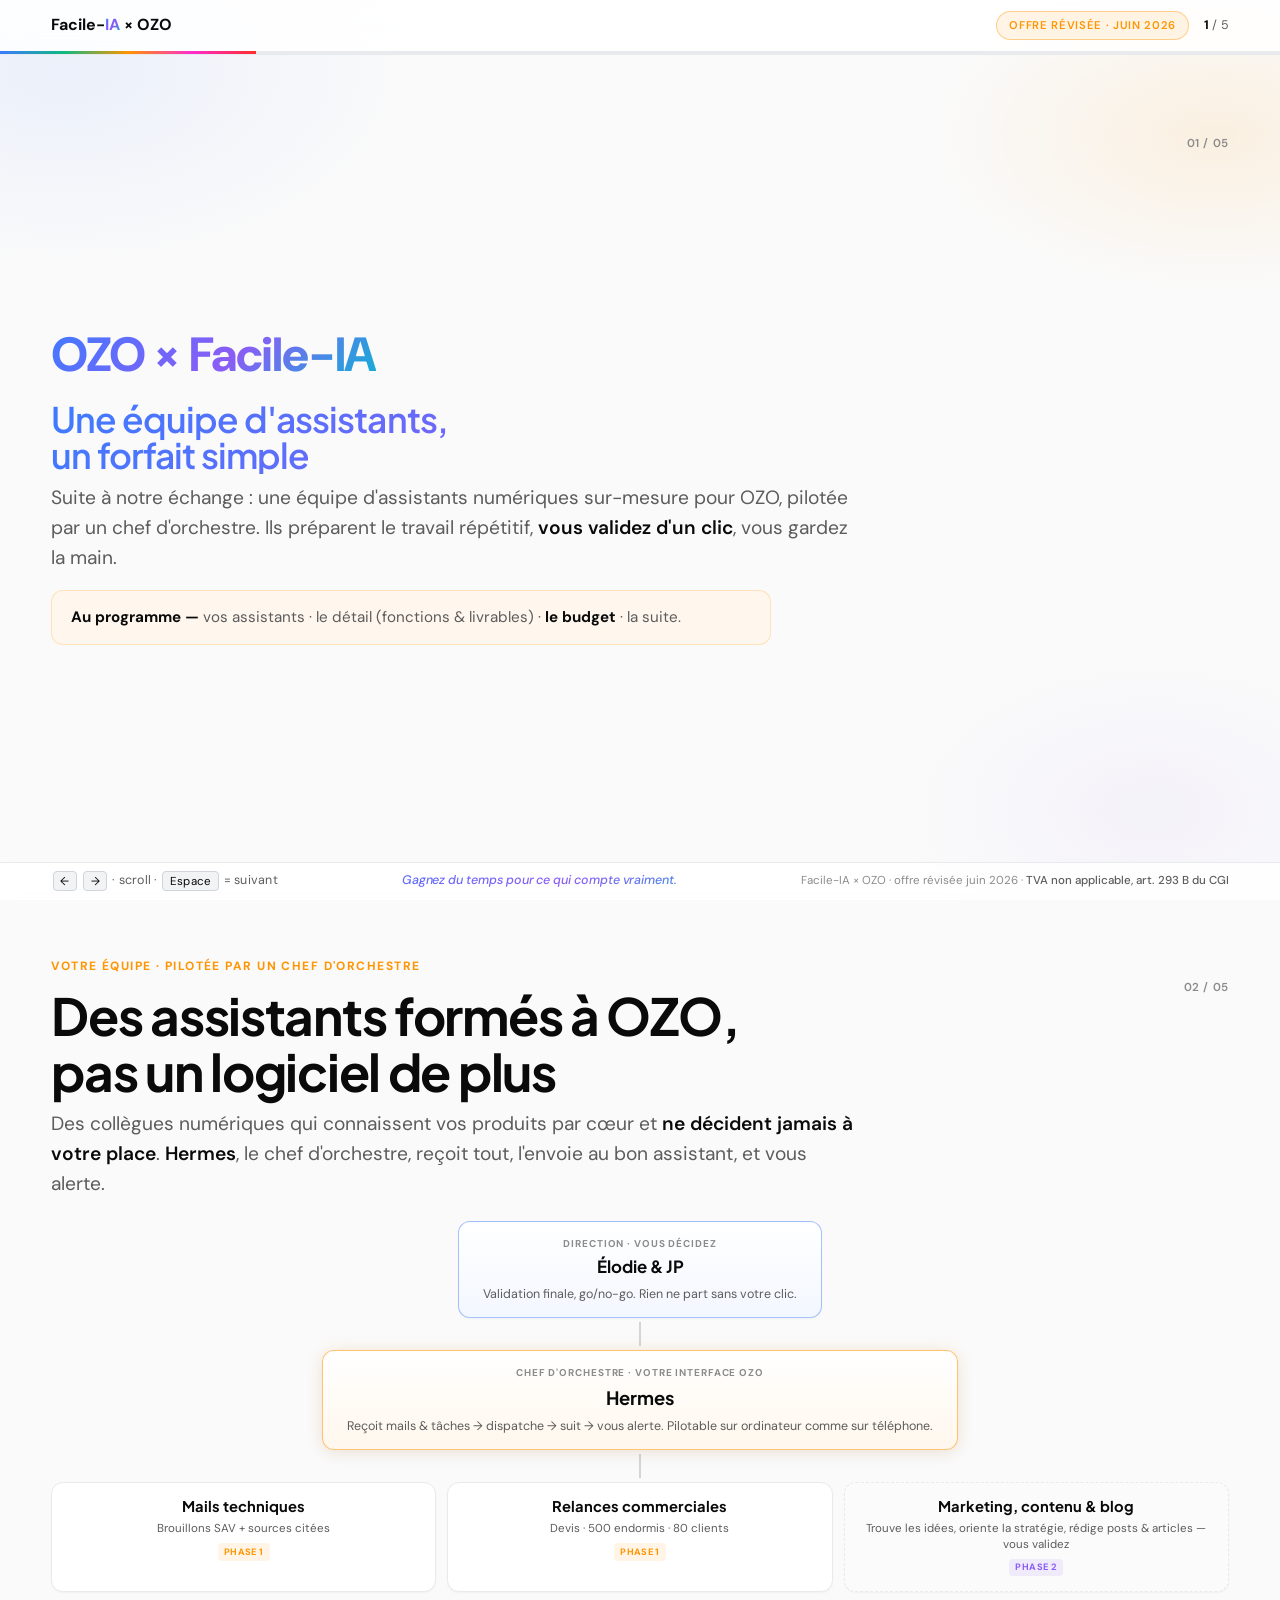
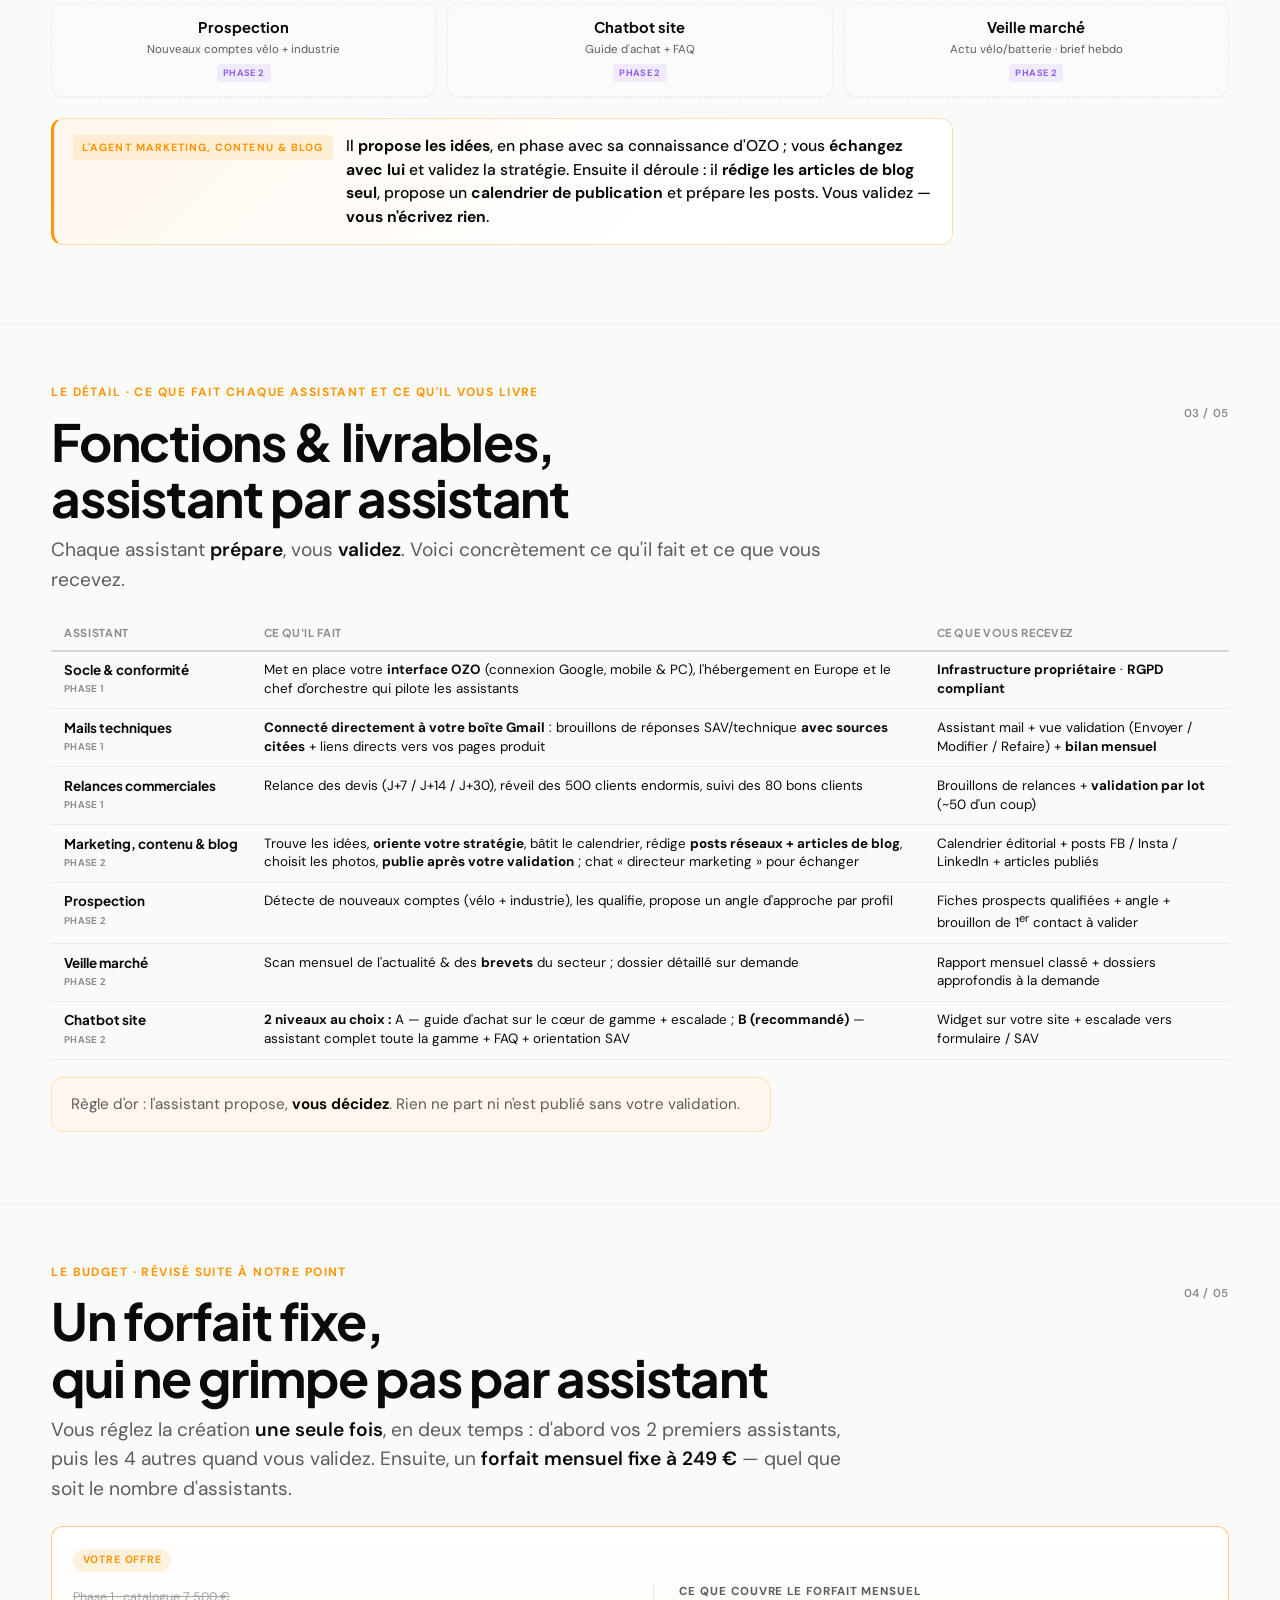
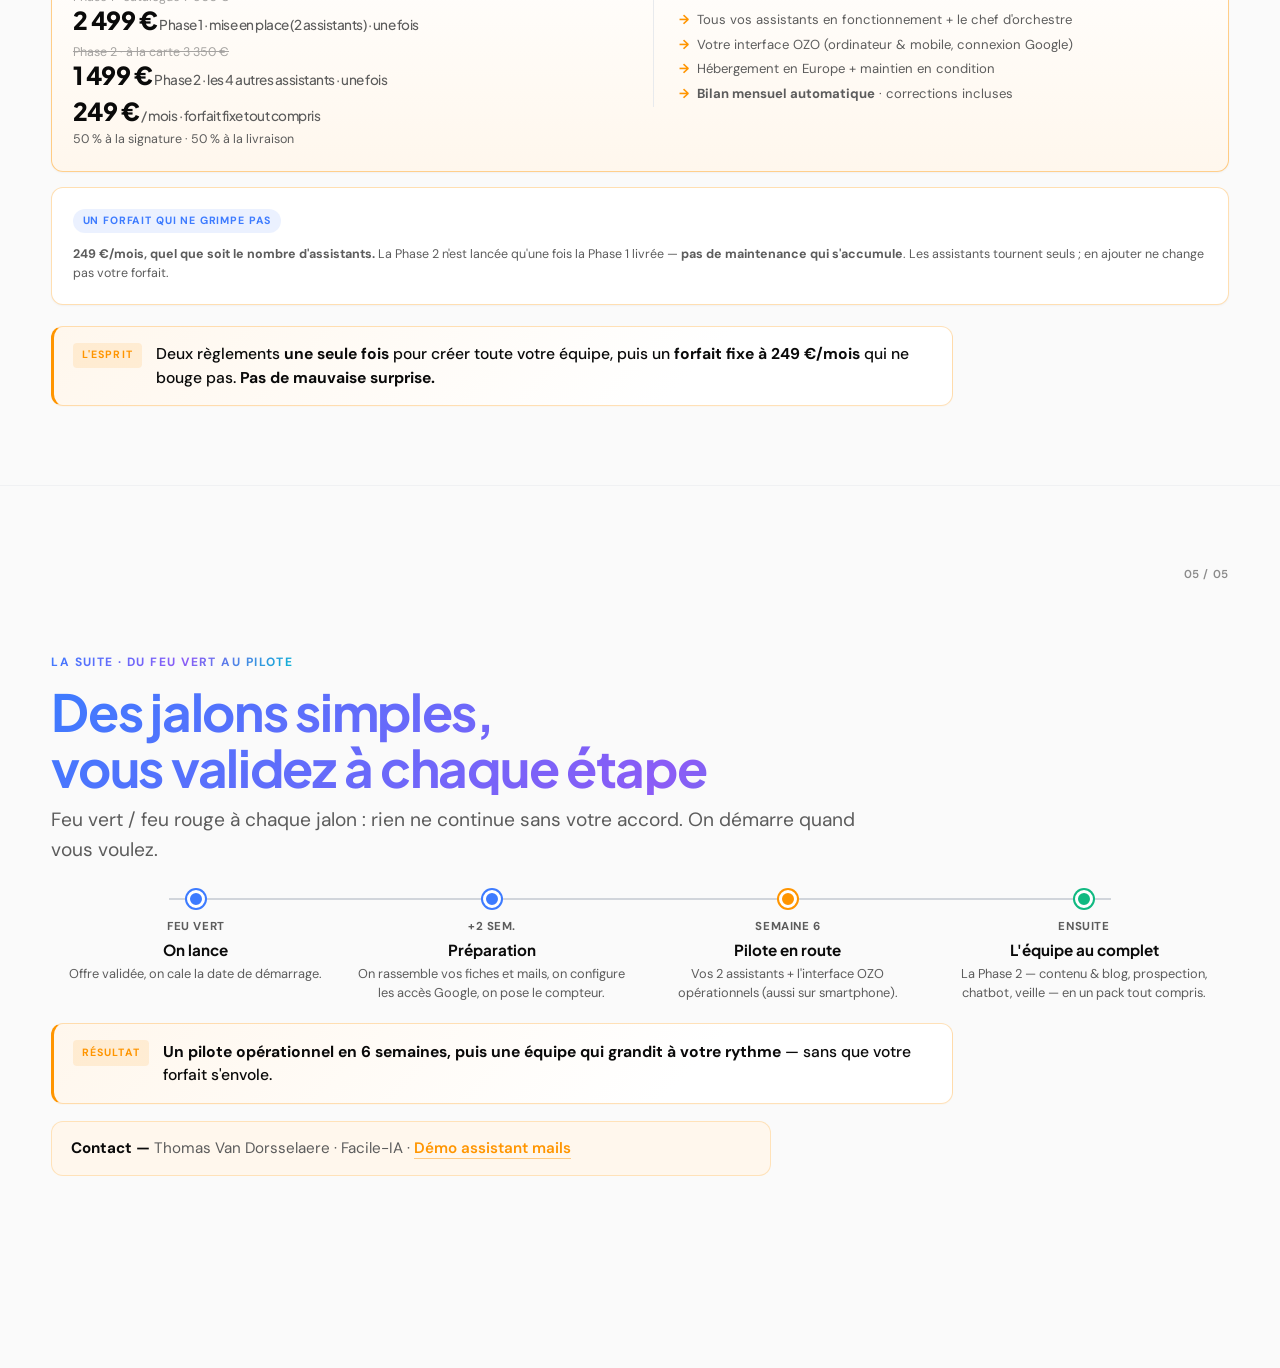
==== commit b94c9c14: "ozo: deck client v3 — pack Phase 2 1 499 €, récurrent 249 € fixe, fonctions & livrables - Offre simp" ====
--- a/index.html
+++ b/index.html
@@ -38,7 +38,7 @@
     .org-agent.soon .ph { color: var(--violet); background: rgba(139, 92, 246, 0.1); }
 
     /* Calendrier horizontal */
-    .cal { display: grid; grid-template-columns: repeat(5, 1fr); gap: 0.4rem; margin-top: 1.6rem; position: relative; }
+    .cal { display: grid; grid-template-columns: repeat(4, 1fr); gap: 0.4rem; margin-top: 1.6rem; position: relative; }
     .cal::before { content: ""; position: absolute; top: 8px; left: 10%; right: 10%; height: 2px; background: var(--border-strong); z-index: 0; }
     .cal-step { position: relative; z-index: 1; text-align: center; padding: 0 0.5rem; }
     .cal-dot { width: 18px; height: 18px; border-radius: 50%; margin: 0 auto; border: 3px solid #fff; background: var(--accent); box-shadow: 0 0 0 2px var(--accent); }
@@ -56,6 +56,20 @@
       .cal-dot { margin: 0; }
       .cal-step { text-align: left; }
     }
+
+    /* Récap fonctions & livrables */
+    .recap-table { width: 100%; border-collapse: collapse; margin-top: 1.3rem; font-size: 0.84rem; }
+    .recap-table th, .recap-table td { text-align: left; padding: 0.6rem 0.8rem; border-bottom: 1px solid var(--border); vertical-align: top; line-height: 1.4; }
+    .recap-table thead th { font-family: "Plus Jakarta Sans", sans-serif; font-size: 0.68rem; font-weight: 700; text-transform: uppercase; letter-spacing: 0.06em; color: var(--muted-2); border-bottom: 2px solid var(--border-strong); }
+    .recap-table tbody tr:hover { background: #f6f7f9; }
+    .recap-table .asst { font-family: "Plus Jakarta Sans", sans-serif; font-weight: 700; color: var(--text); white-space: nowrap; }
+    .recap-table .asst .ph { display: block; font-size: 0.58rem; font-weight: 700; text-transform: uppercase; letter-spacing: 0.04em; color: var(--muted-2); margin-top: 0.15rem; }
+    .recap-table td strong { color: var(--text); }
+    @media (max-width: 720px) {
+      .recap-table { font-size: 0.76rem; }
+      .recap-table th, .recap-table td { padding: 0.45rem 0.5rem; }
+      .recap-table .asst { white-space: normal; }
+    }
   </style>
 </head>
 <body>
@@ -65,7 +79,7 @@
       <div class="logo">Facile-<span>IA</span> × OZO</div>
       <div class="topbar-right">
         <span class="tag">Offre révisée · juin 2026</span>
-        <span class="counter"><strong id="cur">1</strong> / <span id="tot">6</span></span>
+        <span class="counter"><strong id="cur">1</strong> / <span id="tot">5</span></span>
       </div>
     </div>
     <div class="progress-track"><div class="progress-bar" id="progress"></div></div>
@@ -75,19 +89,18 @@
 
     <!-- 1. Cover -->
     <section class="slide" id="slide-1">
-      <div class="slide-num">01 / 06</div>
+      <div class="slide-num">01 / 05</div>
       <div class="slide-inner">
         <p class="story-label gradient" style="font-size:clamp(1.8rem,4vw,3rem);text-transform:none;letter-spacing:-0.025em;font-weight:800;margin-bottom:0.5rem;">OZO × Facile-IA</p>
         <h1 class="gradient cover-title" style="font-size:clamp(1.4rem,3vw,2.2rem);font-weight:600;">Une équipe d'assistants,<br>un forfait simple</h1>
         <p class="lead">Suite à notre échange : une équipe d'assistants numériques sur-mesure pour OZO, pilotée par un chef d'orchestre. Ils préparent le travail répétitif, <strong>vous validez d'un clic</strong>, vous gardez la main.</p>
-        <p class="note"><strong>Au programme —</strong> vos assistants · votre interface · vos données (souveraineté &amp; RGPD) · <strong>le budget révisé</strong> · la suite.</p>
-        <p class="note"><strong>Nouveau depuis notre point —</strong> un <strong>forfait mensuel fixe qui ne grimpe plus assistant par assistant</strong>, et la création de chaque assistant réglée une seule fois, à l'acte.</p>
+        <p class="note"><strong>Au programme —</strong> vos assistants · le détail (fonctions &amp; livrables) · <strong>le budget</strong> · la suite.</p>
       </div>
     </section>
 
     <!-- 2. Vos assistants -->
     <section class="slide tall" id="slide-2">
-      <div class="slide-num">02 / 06</div>
+      <div class="slide-num">02 / 05</div>
       <div class="slide-inner">
         <p class="story-label">Votre équipe · pilotée par un chef d'orchestre</p>
         <h1>Des assistants formés à OZO,<br>pas un logiciel de plus</h1>
@@ -121,8 +134,8 @@
               <div class="ph">Phase 1</div>
             </div>
             <div class="org-agent soon">
-              <div class="n">Contenu &amp; blog</div>
-              <div class="p">Trouve les idées, rédige posts &amp; articles — vous validez</div>
+              <div class="n">Marketing, contenu &amp; blog</div>
+              <div class="p">Trouve les idées, oriente la stratégie, rédige posts &amp; articles — vous validez</div>
               <div class="ph">Phase 2</div>
             </div>
             <div class="org-agent soon">
@@ -143,93 +156,59 @@
           </div>
         </div>
         <div class="result">
-          <span class="label">L'assistant Contenu</span>
-          <span class="txt">Il <strong>trouve les idées</strong>, oriente la com sur vos réseaux et <strong>rédige le blog tout seul</strong>. Vous validez étape par étape — <strong>vous n'écrivez rien</strong>.</span>
-        </div>
-      </div>
-    </section>
-
-    <!-- 3. Votre interface -->
-    <section class="slide" id="slide-3">
-      <div class="slide-num">03 / 06</div>
-      <div class="slide-inner">
-        <p class="story-label">Votre interface · simple, sur votre téléphone</p>
-        <h1>Une seule appli,<br>chacun ses fonctions</h1>
-        <p class="lead">Tout passe par un outil que vous avez déjà : <strong>votre compte Google</strong>. Vous vous connectez, et chacun (JP, Élo, Micka) voit <strong>uniquement ses tâches</strong>.</p>
-        <div class="steps3">
-          <div class="step3">
-            <div class="big">1</div>
-            <div class="ttl">L'assistant prépare</div>
-            <p>Un mail arrive, ou c'est lundi matin : l'assistant rédige un <strong>brouillon</strong> à partir de vos fiches et de votre historique. Tout seul.</p>
-          </div>
-          <div class="step3">
-            <div class="big">2</div>
-            <div class="ttl">Vous êtes alerté</div>
-            <p>Le brouillon arrive sur votre interface — aussi sur téléphone — avec 3 boutons : <strong>Envoyer · Modifier · Refaire</strong>. Vous lisez en 10 secondes.</p>
-          </div>
-          <div class="step3">
-            <div class="big">3</div>
-            <div class="ttl">Vous validez, c'est parti</div>
-            <p>Un clic et c'est envoyé. <strong>Rien ne part sans votre accord.</strong> L'assistant <strong>s'améliore à chaque correction</strong> et vous recevez un <strong>bilan mensuel automatique</strong>.</p>
-          </div>
-        </div>
-        <p class="note"><strong>Démo live —</strong> <a href="https://ozo-presentation.vercel.app/demo.html" target="_blank" rel="noopener">Essayer l'assistant mails techniques →</a> (le lien que je vous ai laissé reste actif)</p>
-        <div class="capot">
-          <strong>Connexion —</strong> chacun se connecte avec son compte Google OZO. Pas de mot de passe à gérer, et les droits de chacun sont réglés depuis la même appli.
-        </div>
-      </div>
-    </section>
-
-    <!-- 4. Vos données / souveraineté -->
-    <section class="slide" id="slide-4">
-      <div class="slide-num">04 / 06</div>
-      <div class="slide-inner">
-        <p class="story-label">Le point qui compte le plus</p>
-        <h1>Vous gardez la main,<br>vos données restent chez vous</h1>
-        <p class="lead">Notre règle non négociable : l'IA <strong>propose</strong>, vous <strong>décidez</strong>. Vos données restent chez vous, en Europe. C'est la vraie différence avec un abonnement tout-fait.</p>
-        <div class="trust-grid">
-          <div class="trust-card">
-            <div class="name">Validation systématique</div>
-            <p>Chaque mail, chaque relance passe par votre clic. <strong>Zéro envoi automatique.</strong></p>
-          </div>
-          <div class="trust-card">
-            <div class="name">Vos données en Europe</div>
-            <p>Fiches, clients, historique restent sur <strong>vos serveurs (UE)</strong>. <strong>Rien n'est réutilisé pour entraîner l'IA.</strong> La mise en conformité RGPD est <strong>incluse</strong>.</p>
-          </div>
-          <div class="trust-card">
-            <div class="name">Un actif à vous, pas une location</div>
-            <p>Solution ouverte (libre). Vos assistants, leur savoir et vos données vous appartiennent, <strong>dans un format standard</strong>. Pas de verrou.</p>
-          </div>
-        </div>
-        <div class="result">
-          <span class="label">La différence</span>
-          <span class="txt">Un abonnement type Limova, c'est une <strong>équipe générique louée</strong>. Ici, vous <strong>possédez</strong> des assistants sur-mesure, branchés sur vos outils et vos règles.</span>
-        </div>
-      </div>
-    </section>
-
-    <!-- 5. Le budget révisé -->
+          <span class="label">L'agent marketing, contenu &amp; blog</span>
+          <span class="txt">Il <strong>propose les idées</strong>, en phase avec sa connaissance d'OZO ; vous <strong>échangez avec lui</strong> et validez la stratégie. Ensuite il déroule : il <strong>rédige les articles de blog seul</strong>, propose un <strong>calendrier de publication</strong> et prépare les posts. Vous validez — <strong>vous n'écrivez rien</strong>.</span>
+        </div>
+      </div>
+    </section>
+
+    <!-- 3. Fonctions & livrables -->
+    <section class="slide tall" id="slide-recap">
+      <div class="slide-num">03 / 05</div>
+      <div class="slide-inner">
+        <p class="story-label">Le détail · ce que fait chaque assistant et ce qu'il vous livre</p>
+        <h1>Fonctions &amp; livrables,<br>assistant par assistant</h1>
+        <p class="lead">Chaque assistant <strong>prépare</strong>, vous <strong>validez</strong>. Voici concrètement ce qu'il fait et ce que vous recevez.</p>
+        <table class="recap-table">
+          <thead><tr><th>Assistant</th><th>Ce qu'il fait</th><th>Ce que vous recevez</th></tr></thead>
+          <tbody>
+            <tr><td class="asst">Socle &amp; conformité<span class="ph">Phase 1</span></td><td>Met en place votre <strong>interface OZO</strong> (connexion Google, mobile &amp; PC), l'hébergement en Europe et le chef d'orchestre qui pilote les assistants</td><td><strong>Infrastructure propriétaire</strong> · <strong>RGPD compliant</strong></td></tr>
+            <tr><td class="asst">Mails techniques<span class="ph">Phase 1</span></td><td><strong>Connecté directement à votre boîte Gmail</strong> : brouillons de réponses SAV/technique <strong>avec sources citées</strong> + liens directs vers vos pages produit</td><td>Assistant mail + vue validation (Envoyer / Modifier / Refaire) + <strong>bilan mensuel</strong></td></tr>
+            <tr><td class="asst">Relances commerciales<span class="ph">Phase 1</span></td><td>Relance des devis (J+7 / J+14 / J+30), réveil des 500 clients endormis, suivi des 80 bons clients</td><td>Brouillons de relances + <strong>validation par lot</strong> (~50 d'un coup)</td></tr>
+            <tr><td class="asst">Marketing, contenu &amp; blog<span class="ph">Phase 2</span></td><td>Trouve les idées, <strong>oriente votre stratégie</strong>, bâtit le calendrier, rédige <strong>posts réseaux + articles de blog</strong>, choisit les photos, <strong>publie après votre validation</strong> ; chat « directeur marketing » pour échanger</td><td>Calendrier éditorial + posts FB / Insta / LinkedIn + articles publiés</td></tr>
+            <tr><td class="asst">Prospection<span class="ph">Phase 2</span></td><td>Détecte de nouveaux comptes (vélo + industrie), les qualifie, propose un angle d'approche par profil</td><td>Fiches prospects qualifiées + angle + brouillon de 1<sup>er</sup> contact à valider</td></tr>
+            <tr><td class="asst">Veille marché<span class="ph">Phase 2</span></td><td>Scan mensuel de l'actualité &amp; des <strong>brevets</strong> du secteur ; dossier détaillé sur demande</td><td>Rapport mensuel classé + dossiers approfondis à la demande</td></tr>
+            <tr><td class="asst">Chatbot site<span class="ph">Phase 2</span></td><td><strong>2 niveaux au choix :</strong> A — guide d'achat sur le cœur de gamme + escalade ; <strong>B (recommandé)</strong> — assistant complet toute la gamme + FAQ + orientation SAV</td><td>Widget sur votre site + escalade vers formulaire / SAV</td></tr>
+          </tbody>
+        </table>
+        <p class="note">Règle d'or : l'assistant propose, <strong>vous décidez</strong>. Rien ne part ni n'est publié sans votre validation.</p>
+      </div>
+    </section>
+
+    <!-- 4. Le budget -->
     <section class="slide tall" id="slide-5">
-      <div class="slide-num">05 / 06</div>
+      <div class="slide-num">04 / 05</div>
       <div class="slide-inner">
         <p class="story-label">Le budget · révisé suite à notre point</p>
         <h1>Un forfait fixe,<br>qui ne grimpe pas par assistant</h1>
-        <p class="lead">Une mise en place une seule fois, puis un <strong>forfait mensuel tout compris</strong> qui reste stable même quand l'équipe s'agrandit. La création de chaque assistant se règle <strong>à l'acte</strong>.</p>
+        <p class="lead">Vous réglez la création <strong>une seule fois</strong>, en deux temps : d'abord vos 2 premiers assistants, puis les 4 autres quand vous validez. Ensuite, un <strong>forfait mensuel fixe à 249 €</strong> — quel que soit le nombre d'assistants.</p>
         <div class="cost-grid">
           <div class="cost-card cost-card-hero" style="grid-column:span 2;border-color:rgba(255,149,0,0.45);background:linear-gradient(180deg,#ffffff 0%,#fff7ed 100%);">
-            <span class="cost-badge" style="color:var(--pillar-auto);background:rgba(255,149,0,0.12);">Votre offre de départ</span>
+            <span class="cost-badge" style="color:var(--pillar-auto);background:rgba(255,149,0,0.12);">Votre offre</span>
             <div class="hero-split">
               <div class="hero-prices">
-                <div class="cost-note" style="text-decoration:line-through;opacity:.55;">Mise en place · 7 500 € · ≈ 75 h de travail</div>
-                <div class="cost-price">2 499 €<span class="per">mise en place · une seule fois</span></div>
-                <div class="cost-price" style="margin-top:0.45rem;">249 €<span class="per">/ mois · forfait tout compris (2 assistants)</span></div>
+                <div class="cost-note" style="text-decoration:line-through;opacity:.55;">Phase 1 · catalogue 7 500 €</div>
+                <div class="cost-price">2 499 €<span class="per">Phase 1 · mise en place (2 assistants) · une fois</span></div>
+                <div class="cost-note" style="text-decoration:line-through;opacity:.55;margin-top:0.55rem;">Phase 2 · à la carte 3 350 €</div>
+                <div class="cost-price">1 499 €<span class="per">Phase 2 · les 4 autres assistants · une fois</span></div>
+                <div class="cost-price" style="margin-top:0.55rem;">249 €<span class="per">/ mois · forfait fixe tout compris</span></div>
                 <div class="cost-note">50 % à la signature · 50 % à la livraison</div>
               </div>
               <div class="hero-included">
-                <div class="incl-title">Ce que couvre le forfait</div>
+                <div class="incl-title">Ce que couvre le forfait mensuel</div>
                 <div class="cost-desc">
                   <ul class="cost-list">
-                    <li>Vos assistants en fonctionnement + le chef d'orchestre</li>
+                    <li>Tous vos assistants en fonctionnement + le chef d'orchestre</li>
                     <li>Votre interface OZO (ordinateur &amp; mobile, connexion Google)</li>
                     <li>Hébergement en Europe + maintien en condition</li>
                     <li><strong>Bilan mensuel automatique</strong> · corrections incluses</li>
@@ -238,34 +217,21 @@
               </div>
             </div>
           </div>
-          <div class="cost-card" style="border-color:rgba(255,149,0,0.3);">
-            <span class="cost-badge">Toute l'équipe en place</span>
-            <div class="cost-price">299 €<span class="per">/ mois · forfait fixe</span></div>
-            <div class="cost-note"><strong>Il ne grimpe pas assistant par assistant.</strong> Le forfait passe de 249 à 299 € une fois toute l'équipe en place, et s'arrête là.</div>
-          </div>
-          <div class="cost-card">
-            <span class="cost-badge">Chaque assistant en plus · création, une fois</span>
-            <div class="cost-desc">
-              <ul class="cost-list">
-                <li>Prospection · <strong>650 €</strong></li>
-                <li>Veille marché · <strong>650 €</strong></li>
-                <li>Chatbot site · <strong>1 000 €</strong></li>
-                <li>Contenu &amp; blog · <strong>1 050 €</strong></li>
-              </ul>
-            </div>
-            <div class="cost-note">une seule fois · puis il tourne dans votre forfait fixe · chiffré avant de lancer. Nouveau métier / intégration : sur devis.</div>
+          <div class="cost-card" style="grid-column:span 2;border-color:rgba(255,149,0,0.3);">
+            <span class="cost-badge">Un forfait qui ne grimpe pas</span>
+            <div class="cost-note"><strong>249 €/mois, quel que soit le nombre d'assistants.</strong> La Phase 2 n'est lancée qu'une fois la Phase 1 livrée — <strong>pas de maintenance qui s'accumule</strong>. Les assistants tournent seuls ; en ajouter ne change pas votre forfait.</div>
           </div>
         </div>
         <div class="result">
           <span class="label">L'esprit</span>
-          <span class="txt">Le forfait fixe couvre <strong>votre infrastructure souveraine + un bilan mensuel + la maintenance</strong>. Créer un nouvel assistant se règle <strong>une fois</strong> ; ensuite il tourne sans surcoût mensuel. <strong>Pas de mauvaise surprise.</strong></span>
-        </div>
-      </div>
-    </section>
-
-    <!-- 6. Le calendrier + contact -->
+          <span class="txt">Deux règlements <strong>une seule fois</strong> pour créer toute votre équipe, puis un <strong>forfait fixe à 249 €/mois</strong> qui ne bouge pas. <strong>Pas de mauvaise surprise.</strong></span>
+        </div>
+      </div>
+    </section>
+
+    <!-- 5. Le calendrier + contact -->
     <section class="slide" id="slide-6">
-      <div class="slide-num">06 / 06</div>
+      <div class="slide-num">05 / 05</div>
       <div class="slide-inner">
         <p class="story-label gradient">La suite · du feu vert au pilote</p>
         <h1 class="gradient">Des jalons simples,<br>vous validez à chaque étape</h1>
@@ -285,12 +251,6 @@
           </div>
           <div class="cal-step">
             <div class="cal-dot auto"></div>
-            <div class="cal-when">Semaine 3</div>
-            <div class="cal-ttl">1<sup>er</sup> brouillon</div>
-            <div class="cal-txt">Un vrai brouillon de mail technique, à valider depuis votre interface.</div>
-          </div>
-          <div class="cal-step">
-            <div class="cal-dot auto"></div>
             <div class="cal-when">Semaine 6</div>
             <div class="cal-ttl">Pilote en route</div>
             <div class="cal-txt">Vos 2 assistants + l'interface OZO opérationnels (aussi sur smartphone).</div>
@@ -298,8 +258,8 @@
           <div class="cal-step">
             <div class="cal-dot green"></div>
             <div class="cal-when">Ensuite</div>
-            <div class="cal-ttl">L'équipe grandit</div>
-            <div class="cal-txt">Contenu &amp; blog, prospection, chatbot, veille… ajoutés à votre rythme.</div>
+            <div class="cal-ttl">L'équipe au complet</div>
+            <div class="cal-txt">La Phase 2 — contenu &amp; blog, prospection, chatbot, veille — en un pack tout compris.</div>
           </div>
         </div>
         <div class="result">
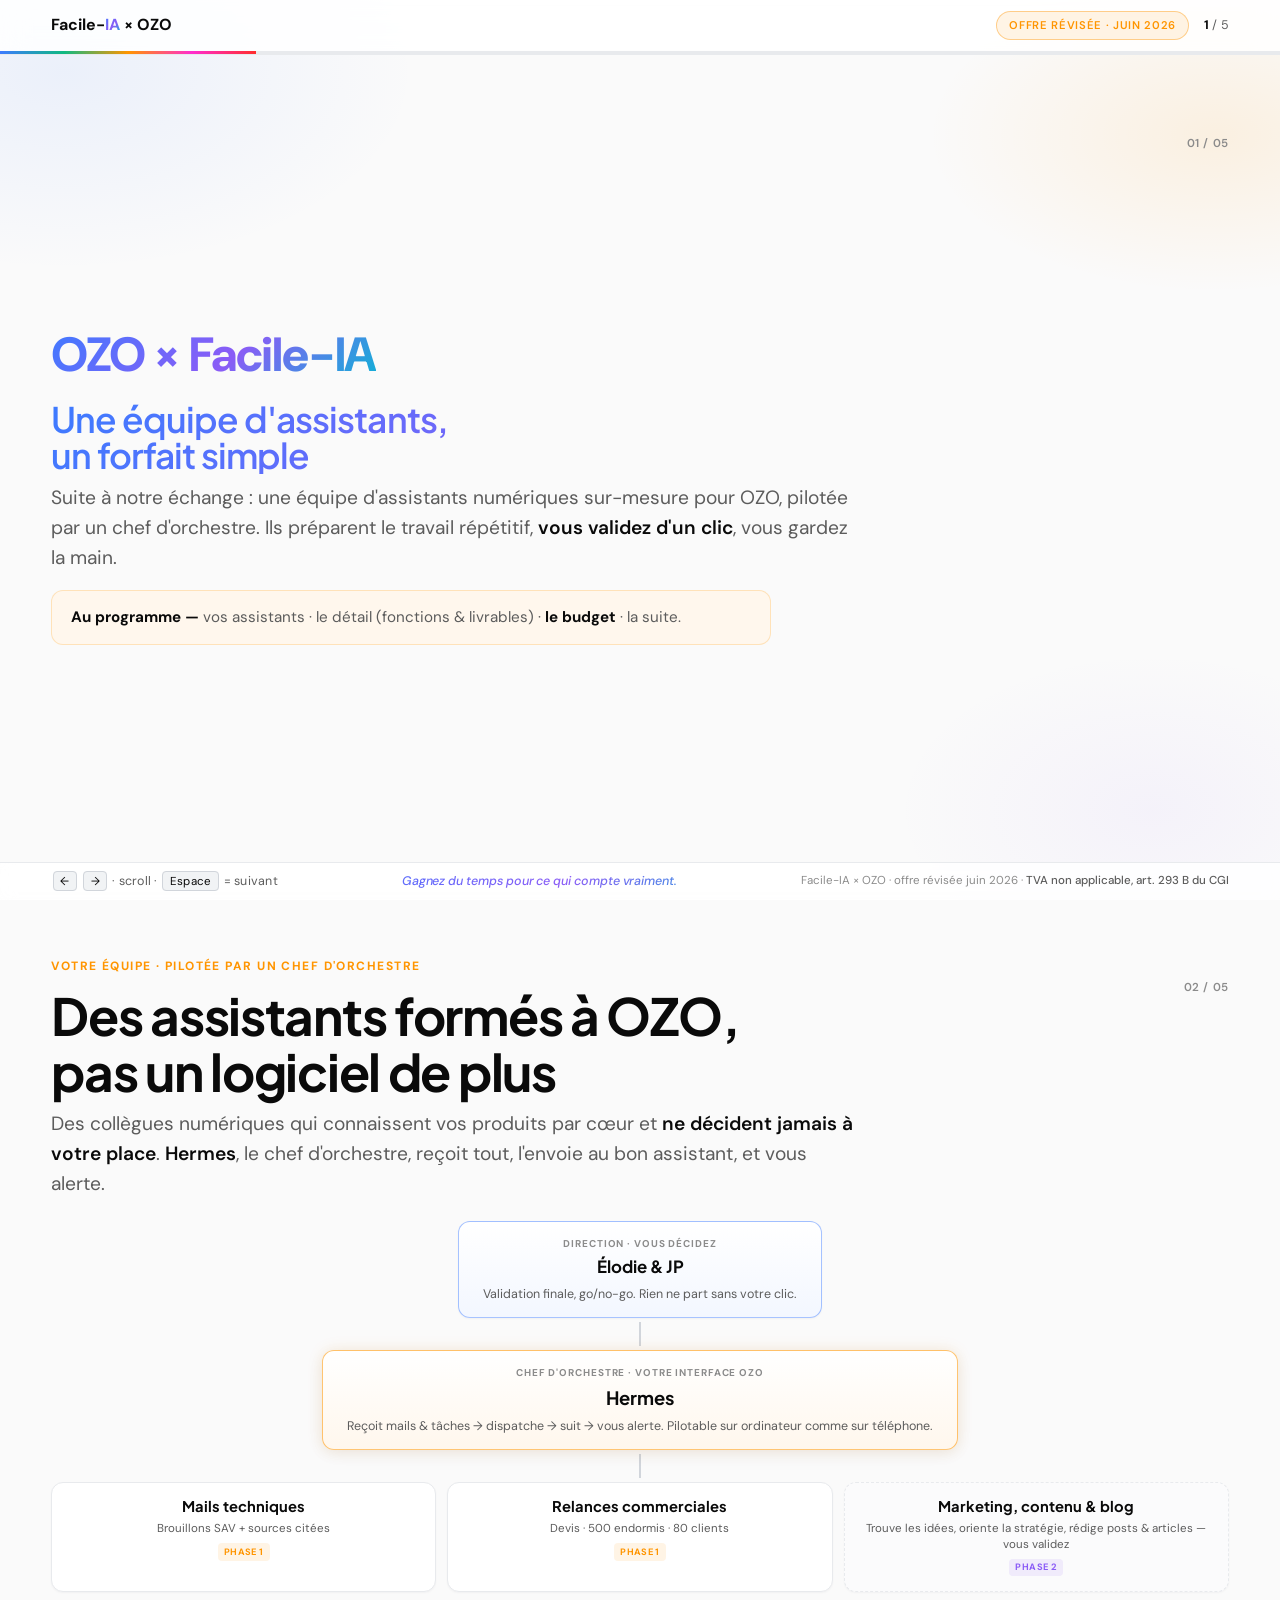
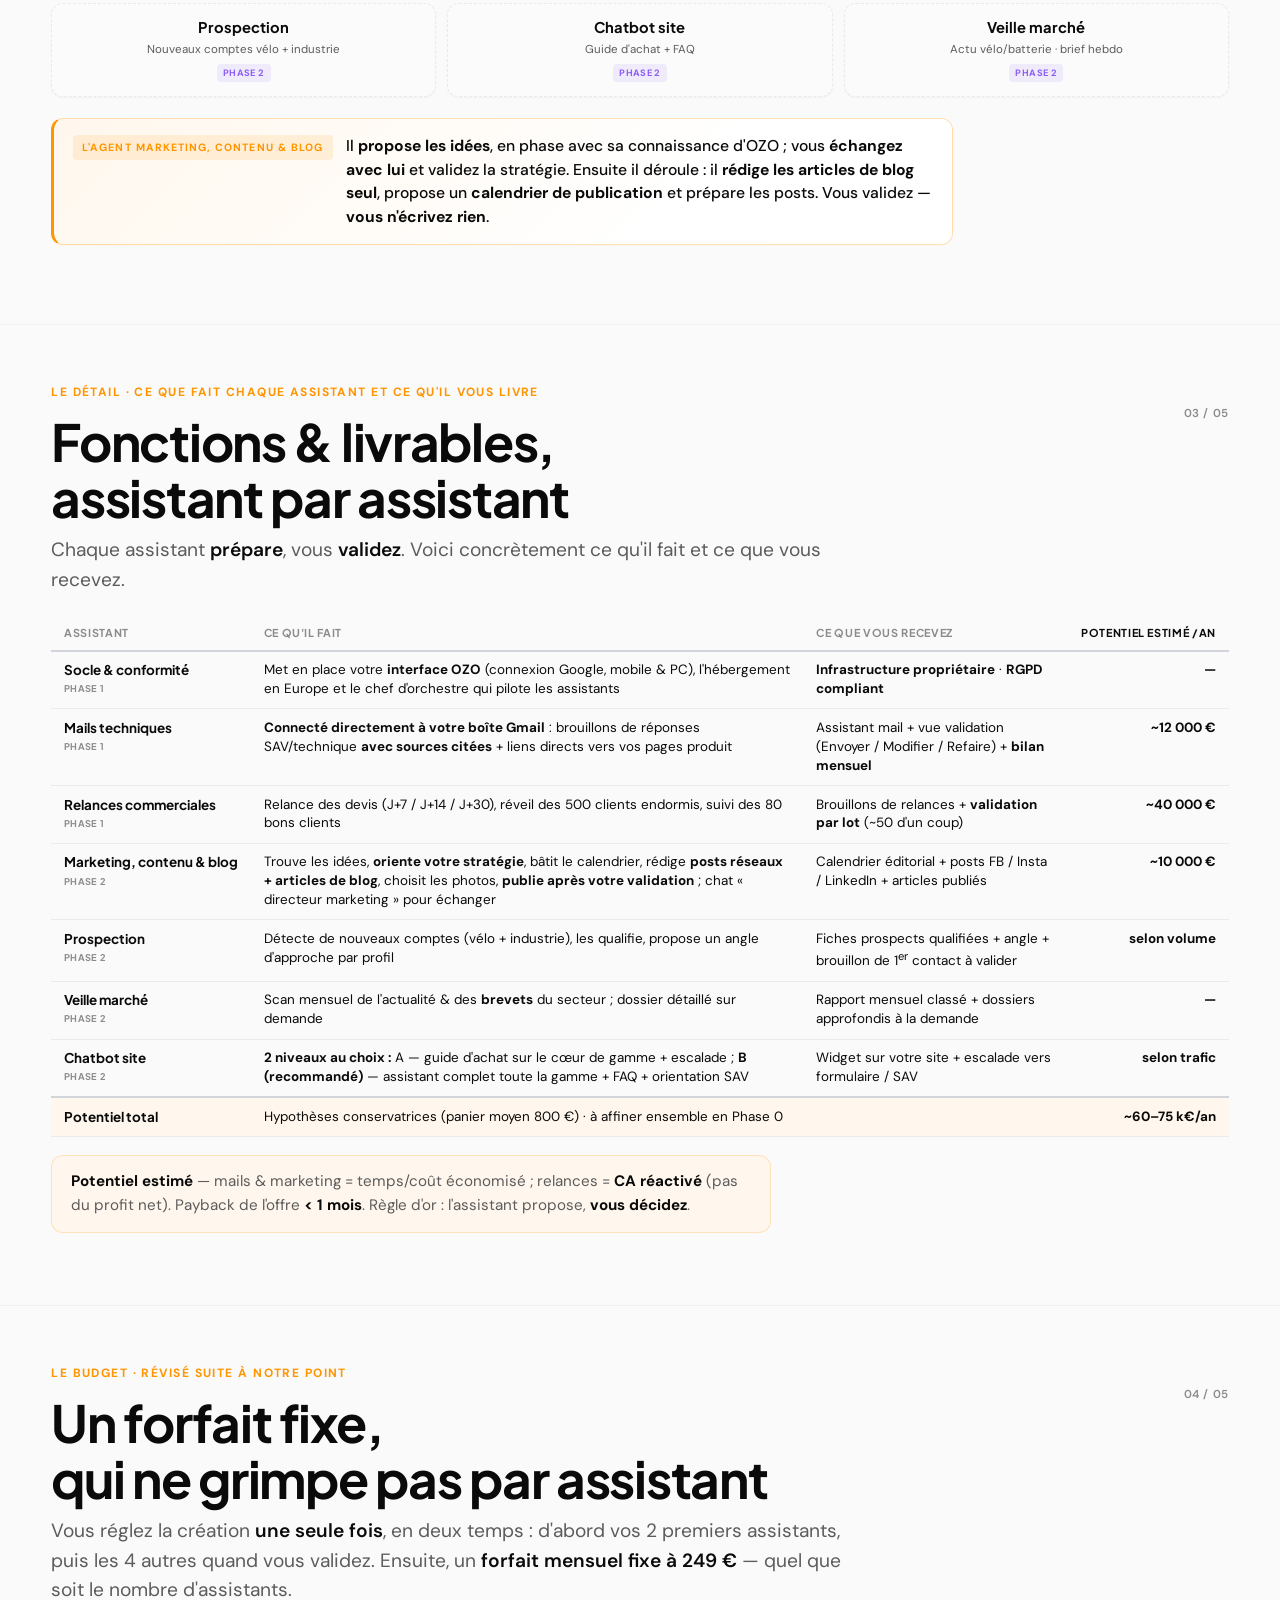
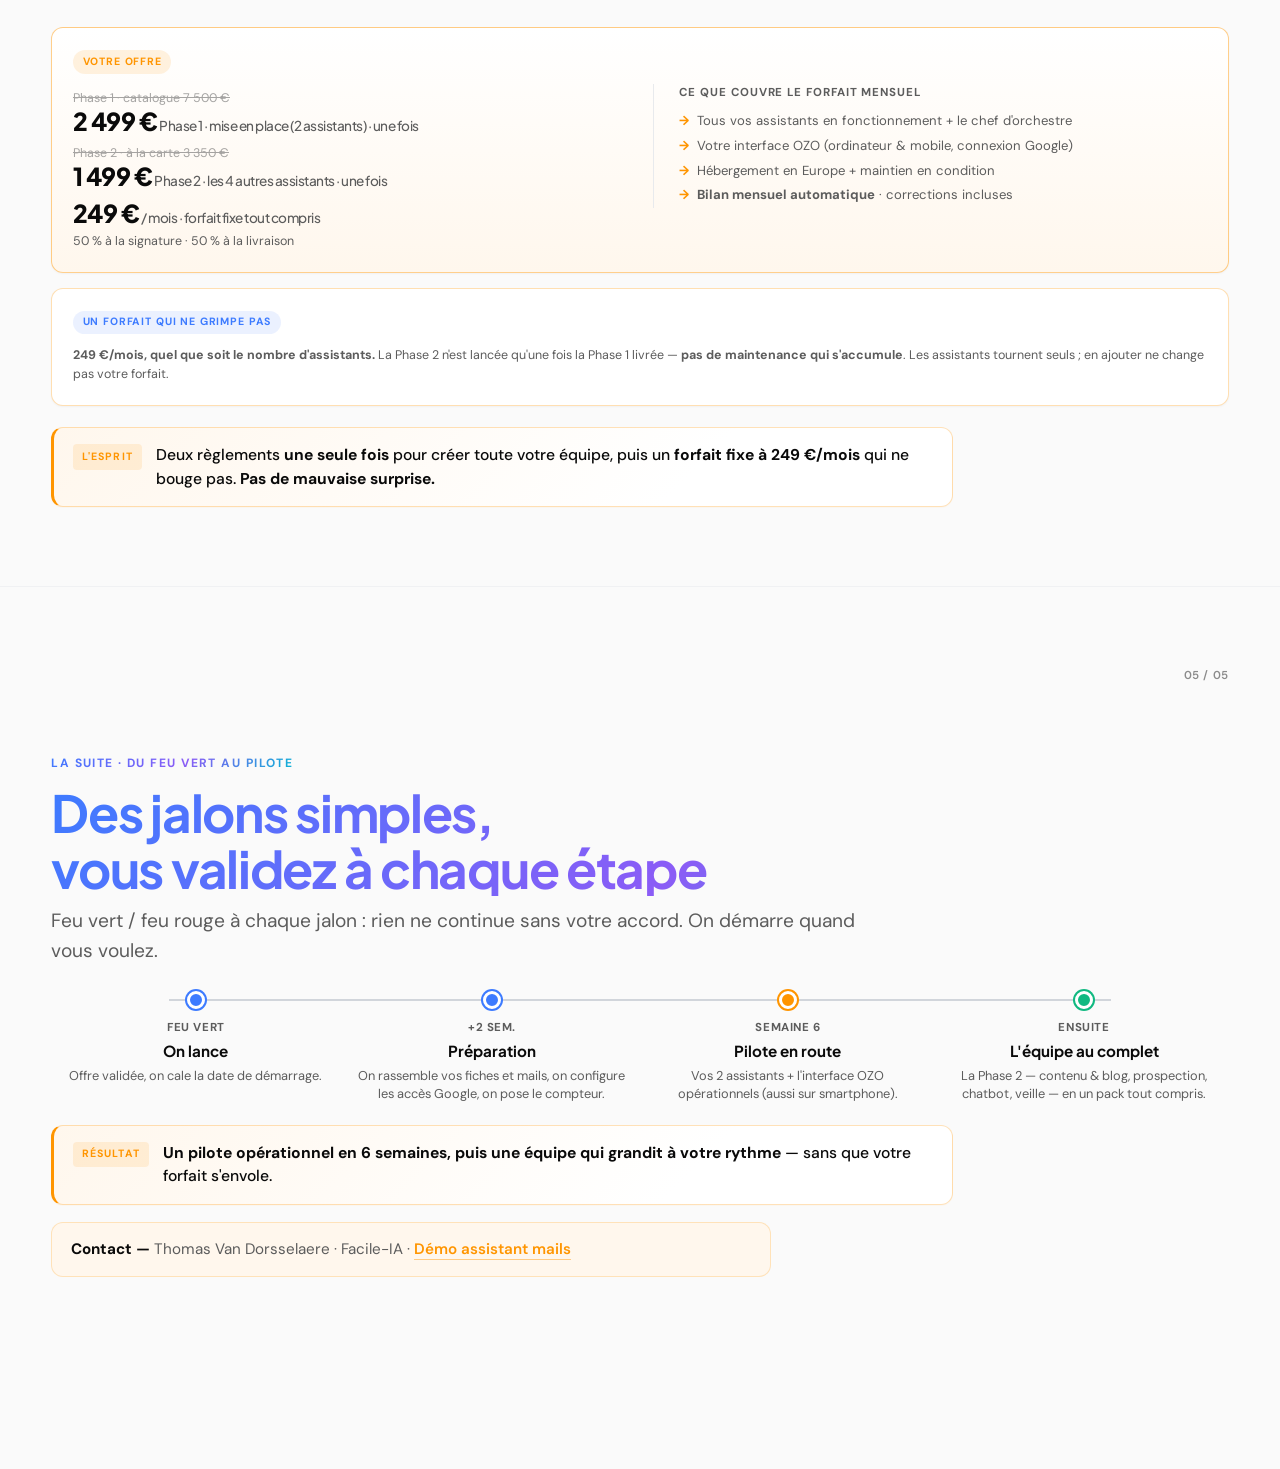
==== commit 65e07c1f: "ozo: deck client — colonne « Potentiel estimé /an » par assistant + total ~60-75 k€/an Co-Authored-B" ====
--- a/index.html
+++ b/index.html
@@ -65,6 +65,8 @@
     .recap-table .asst { font-family: "Plus Jakarta Sans", sans-serif; font-weight: 700; color: var(--text); white-space: nowrap; }
     .recap-table .asst .ph { display: block; font-size: 0.58rem; font-weight: 700; text-transform: uppercase; letter-spacing: 0.04em; color: var(--muted-2); margin-top: 0.15rem; }
     .recap-table td strong { color: var(--text); }
+    .recap-table th.roi, .recap-table td.roi { text-align: right; white-space: nowrap; font-weight: 700; color: var(--text); }
+    .recap-table tr.roi-total td { border-top: 2px solid var(--border-strong); background: #fff7ed; }
     @media (max-width: 720px) {
       .recap-table { font-size: 0.76rem; }
       .recap-table th, .recap-table td { padding: 0.45rem 0.5rem; }
@@ -170,18 +172,19 @@
         <h1>Fonctions &amp; livrables,<br>assistant par assistant</h1>
         <p class="lead">Chaque assistant <strong>prépare</strong>, vous <strong>validez</strong>. Voici concrètement ce qu'il fait et ce que vous recevez.</p>
         <table class="recap-table">
-          <thead><tr><th>Assistant</th><th>Ce qu'il fait</th><th>Ce que vous recevez</th></tr></thead>
+          <thead><tr><th>Assistant</th><th>Ce qu'il fait</th><th>Ce que vous recevez</th><th class="roi">Potentiel estimé /an</th></tr></thead>
           <tbody>
-            <tr><td class="asst">Socle &amp; conformité<span class="ph">Phase 1</span></td><td>Met en place votre <strong>interface OZO</strong> (connexion Google, mobile &amp; PC), l'hébergement en Europe et le chef d'orchestre qui pilote les assistants</td><td><strong>Infrastructure propriétaire</strong> · <strong>RGPD compliant</strong></td></tr>
-            <tr><td class="asst">Mails techniques<span class="ph">Phase 1</span></td><td><strong>Connecté directement à votre boîte Gmail</strong> : brouillons de réponses SAV/technique <strong>avec sources citées</strong> + liens directs vers vos pages produit</td><td>Assistant mail + vue validation (Envoyer / Modifier / Refaire) + <strong>bilan mensuel</strong></td></tr>
-            <tr><td class="asst">Relances commerciales<span class="ph">Phase 1</span></td><td>Relance des devis (J+7 / J+14 / J+30), réveil des 500 clients endormis, suivi des 80 bons clients</td><td>Brouillons de relances + <strong>validation par lot</strong> (~50 d'un coup)</td></tr>
-            <tr><td class="asst">Marketing, contenu &amp; blog<span class="ph">Phase 2</span></td><td>Trouve les idées, <strong>oriente votre stratégie</strong>, bâtit le calendrier, rédige <strong>posts réseaux + articles de blog</strong>, choisit les photos, <strong>publie après votre validation</strong> ; chat « directeur marketing » pour échanger</td><td>Calendrier éditorial + posts FB / Insta / LinkedIn + articles publiés</td></tr>
-            <tr><td class="asst">Prospection<span class="ph">Phase 2</span></td><td>Détecte de nouveaux comptes (vélo + industrie), les qualifie, propose un angle d'approche par profil</td><td>Fiches prospects qualifiées + angle + brouillon de 1<sup>er</sup> contact à valider</td></tr>
-            <tr><td class="asst">Veille marché<span class="ph">Phase 2</span></td><td>Scan mensuel de l'actualité &amp; des <strong>brevets</strong> du secteur ; dossier détaillé sur demande</td><td>Rapport mensuel classé + dossiers approfondis à la demande</td></tr>
-            <tr><td class="asst">Chatbot site<span class="ph">Phase 2</span></td><td><strong>2 niveaux au choix :</strong> A — guide d'achat sur le cœur de gamme + escalade ; <strong>B (recommandé)</strong> — assistant complet toute la gamme + FAQ + orientation SAV</td><td>Widget sur votre site + escalade vers formulaire / SAV</td></tr>
+            <tr><td class="asst">Socle &amp; conformité<span class="ph">Phase 1</span></td><td>Met en place votre <strong>interface OZO</strong> (connexion Google, mobile &amp; PC), l'hébergement en Europe et le chef d'orchestre qui pilote les assistants</td><td><strong>Infrastructure propriétaire</strong> · <strong>RGPD compliant</strong></td><td class="roi">—</td></tr>
+            <tr><td class="asst">Mails techniques<span class="ph">Phase 1</span></td><td><strong>Connecté directement à votre boîte Gmail</strong> : brouillons de réponses SAV/technique <strong>avec sources citées</strong> + liens directs vers vos pages produit</td><td>Assistant mail + vue validation (Envoyer / Modifier / Refaire) + <strong>bilan mensuel</strong></td><td class="roi">~12 000 €</td></tr>
+            <tr><td class="asst">Relances commerciales<span class="ph">Phase 1</span></td><td>Relance des devis (J+7 / J+14 / J+30), réveil des 500 clients endormis, suivi des 80 bons clients</td><td>Brouillons de relances + <strong>validation par lot</strong> (~50 d'un coup)</td><td class="roi">~40 000 €</td></tr>
+            <tr><td class="asst">Marketing, contenu &amp; blog<span class="ph">Phase 2</span></td><td>Trouve les idées, <strong>oriente votre stratégie</strong>, bâtit le calendrier, rédige <strong>posts réseaux + articles de blog</strong>, choisit les photos, <strong>publie après votre validation</strong> ; chat « directeur marketing » pour échanger</td><td>Calendrier éditorial + posts FB / Insta / LinkedIn + articles publiés</td><td class="roi">~10 000 €</td></tr>
+            <tr><td class="asst">Prospection<span class="ph">Phase 2</span></td><td>Détecte de nouveaux comptes (vélo + industrie), les qualifie, propose un angle d'approche par profil</td><td>Fiches prospects qualifiées + angle + brouillon de 1<sup>er</sup> contact à valider</td><td class="roi">selon volume</td></tr>
+            <tr><td class="asst">Veille marché<span class="ph">Phase 2</span></td><td>Scan mensuel de l'actualité &amp; des <strong>brevets</strong> du secteur ; dossier détaillé sur demande</td><td>Rapport mensuel classé + dossiers approfondis à la demande</td><td class="roi">—</td></tr>
+            <tr><td class="asst">Chatbot site<span class="ph">Phase 2</span></td><td><strong>2 niveaux au choix :</strong> A — guide d'achat sur le cœur de gamme + escalade ; <strong>B (recommandé)</strong> — assistant complet toute la gamme + FAQ + orientation SAV</td><td>Widget sur votre site + escalade vers formulaire / SAV</td><td class="roi">selon trafic</td></tr>
+            <tr class="roi-total"><td class="asst"><strong>Potentiel total</strong></td><td colspan="2">Hypothèses conservatrices (panier moyen 800 €) · à affiner ensemble en Phase 0</td><td class="roi"><strong>~60–75 k€/an</strong></td></tr>
           </tbody>
         </table>
-        <p class="note">Règle d'or : l'assistant propose, <strong>vous décidez</strong>. Rien ne part ni n'est publié sans votre validation.</p>
+        <p class="note"><strong>Potentiel estimé</strong> — mails &amp; marketing = temps/coût économisé ; relances = <strong>CA réactivé</strong> (pas du profit net). Payback de l'offre <strong>&lt; 1 mois</strong>. Règle d'or : l'assistant propose, <strong>vous décidez</strong>.</p>
       </div>
     </section>
 
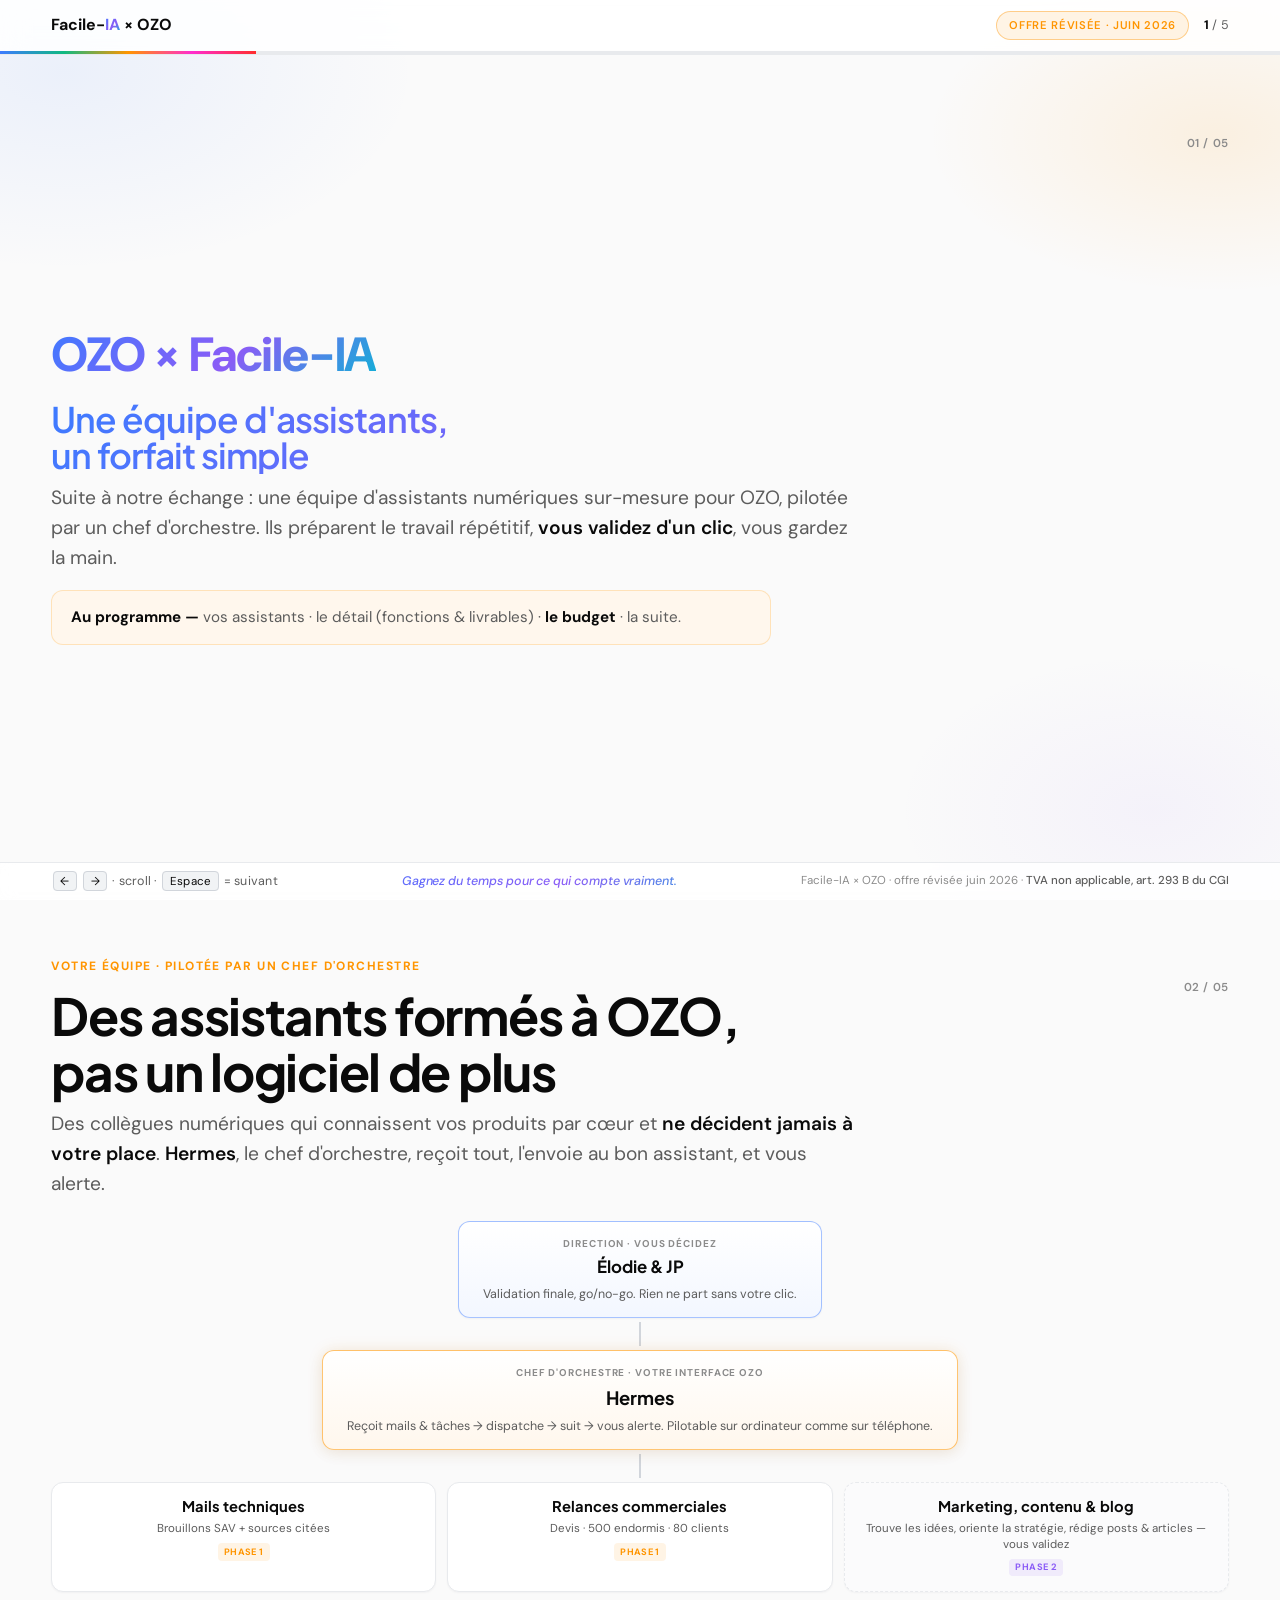
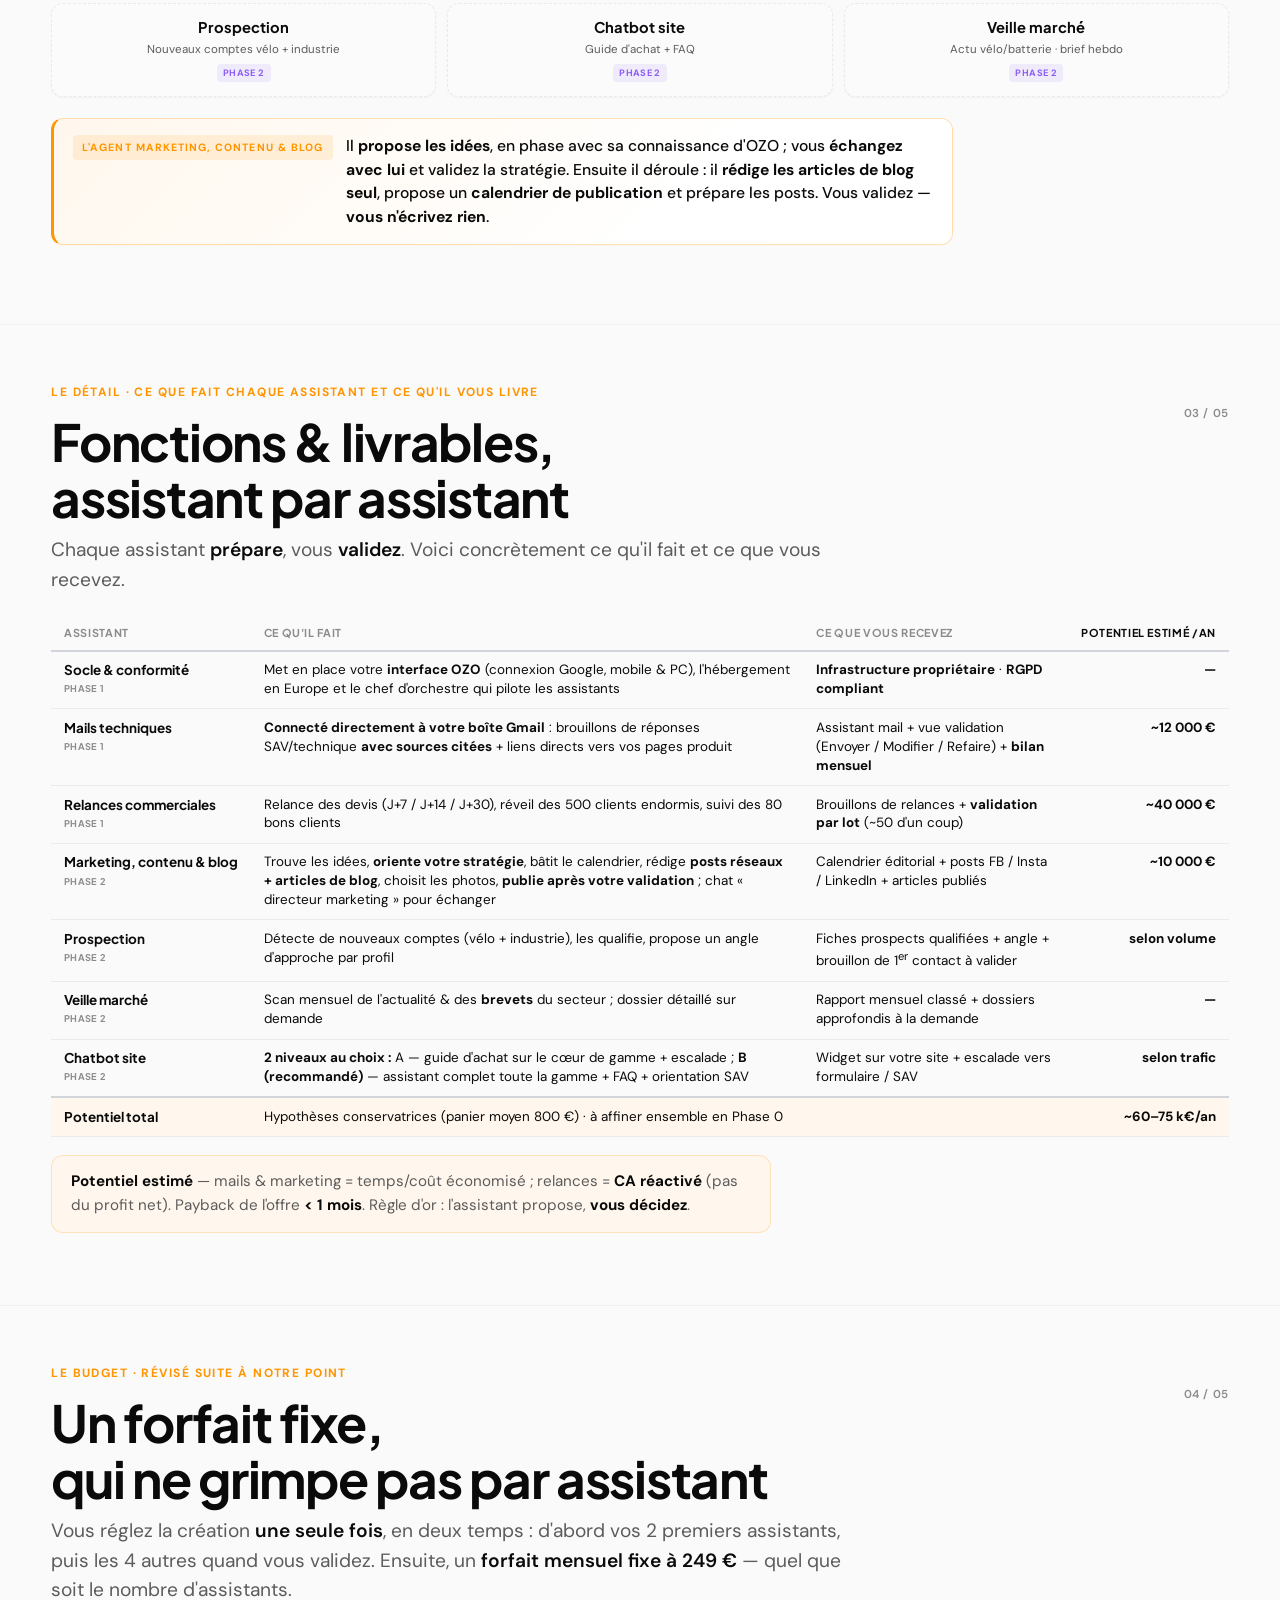
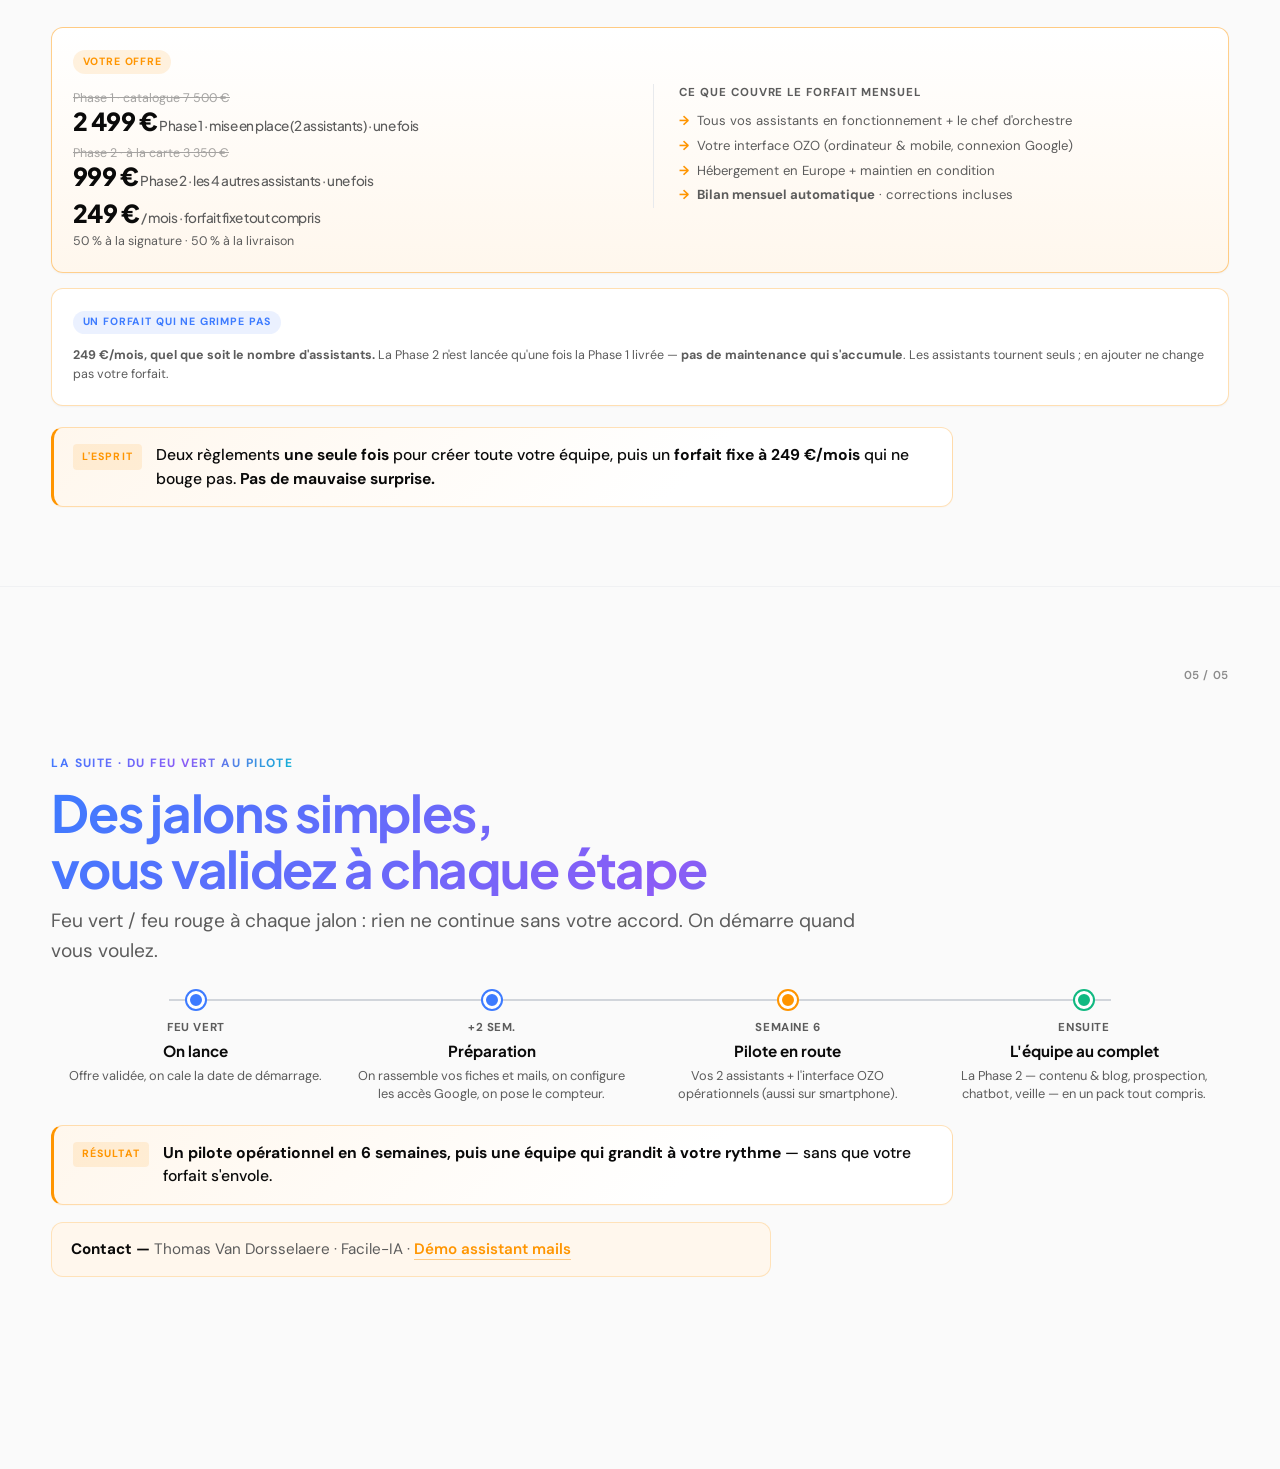
==== commit 6df26d00: "ozo: deck client — Phase 2 999 € (au lieu de 1 499), total ~3 499 € Co-Authored-By: Claude Opus 4.8 " ====
--- a/index.html
+++ b/index.html
@@ -203,7 +203,7 @@
                 <div class="cost-note" style="text-decoration:line-through;opacity:.55;">Phase 1 · catalogue 7 500 €</div>
                 <div class="cost-price">2 499 €<span class="per">Phase 1 · mise en place (2 assistants) · une fois</span></div>
                 <div class="cost-note" style="text-decoration:line-through;opacity:.55;margin-top:0.55rem;">Phase 2 · à la carte 3 350 €</div>
-                <div class="cost-price">1 499 €<span class="per">Phase 2 · les 4 autres assistants · une fois</span></div>
+                <div class="cost-price">999 €<span class="per">Phase 2 · les 4 autres assistants · une fois</span></div>
                 <div class="cost-price" style="margin-top:0.55rem;">249 €<span class="per">/ mois · forfait fixe tout compris</span></div>
                 <div class="cost-note">50 % à la signature · 50 % à la livraison</div>
               </div>
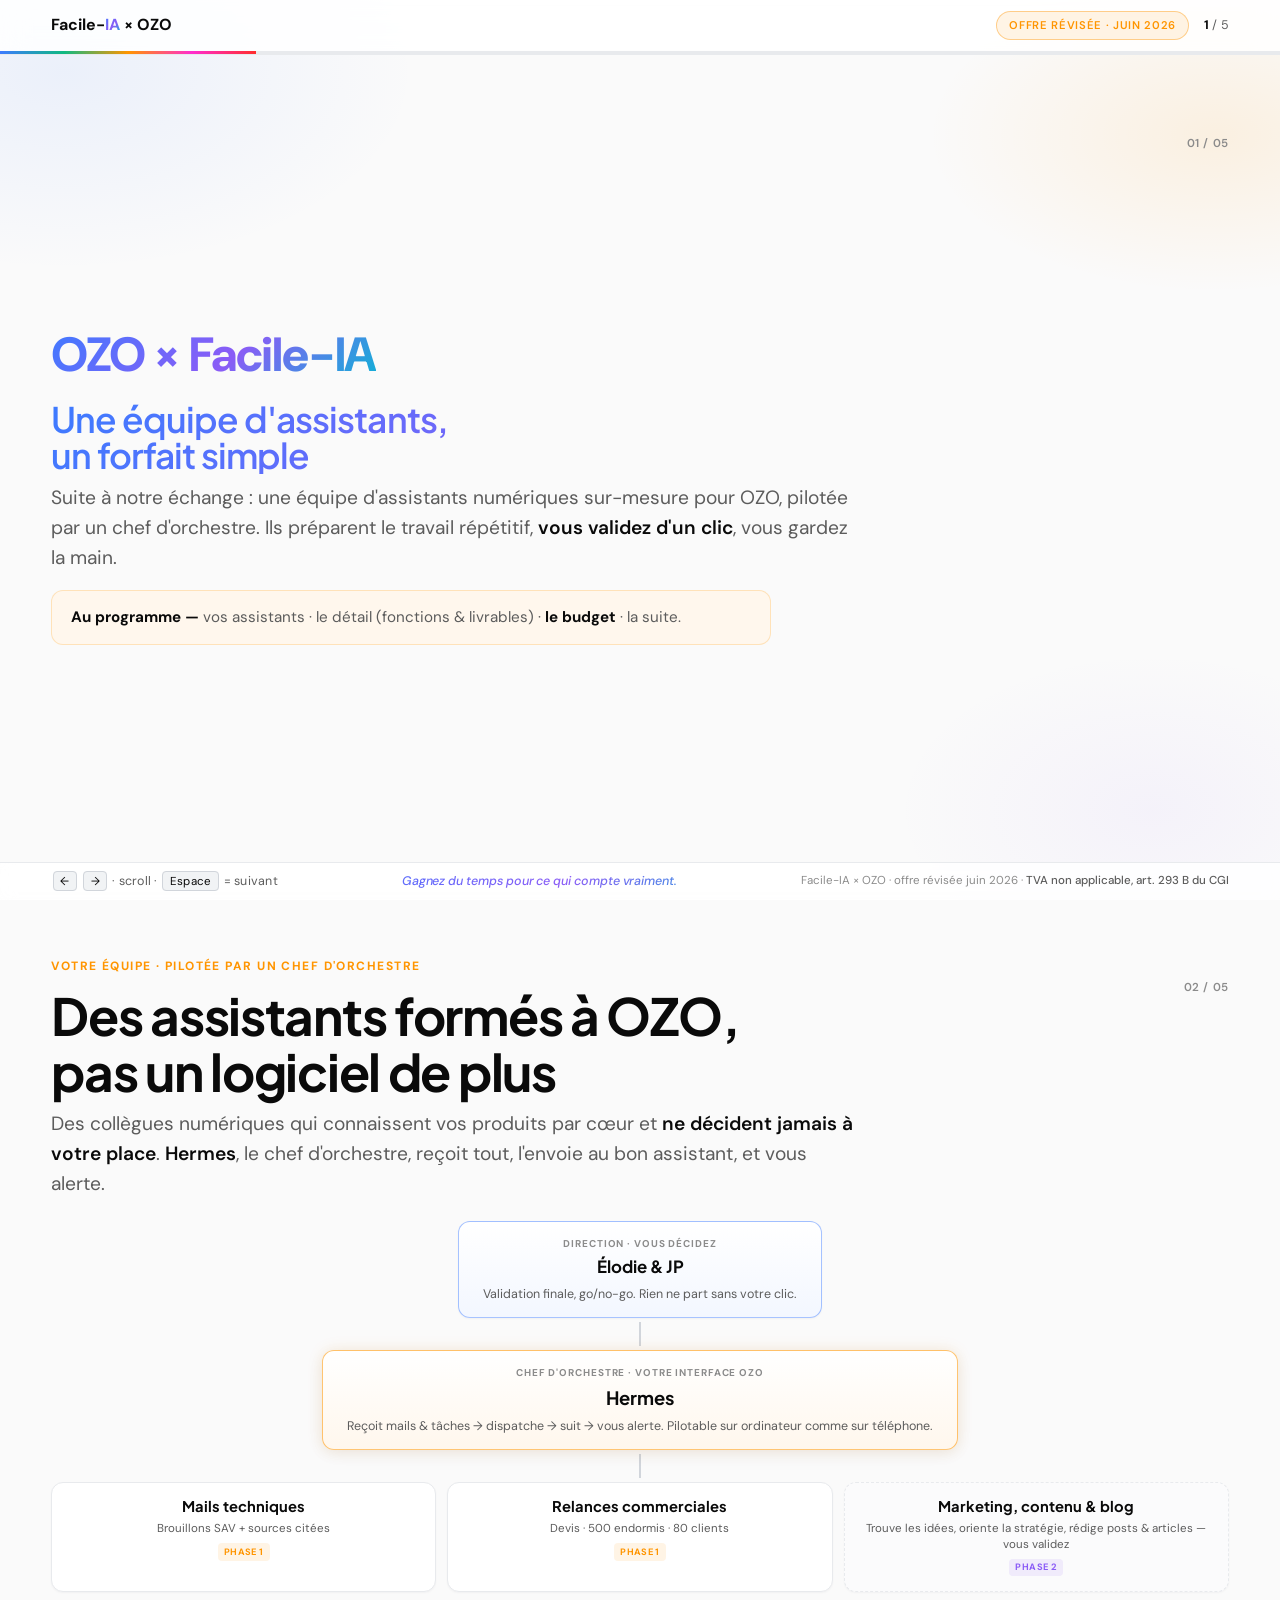
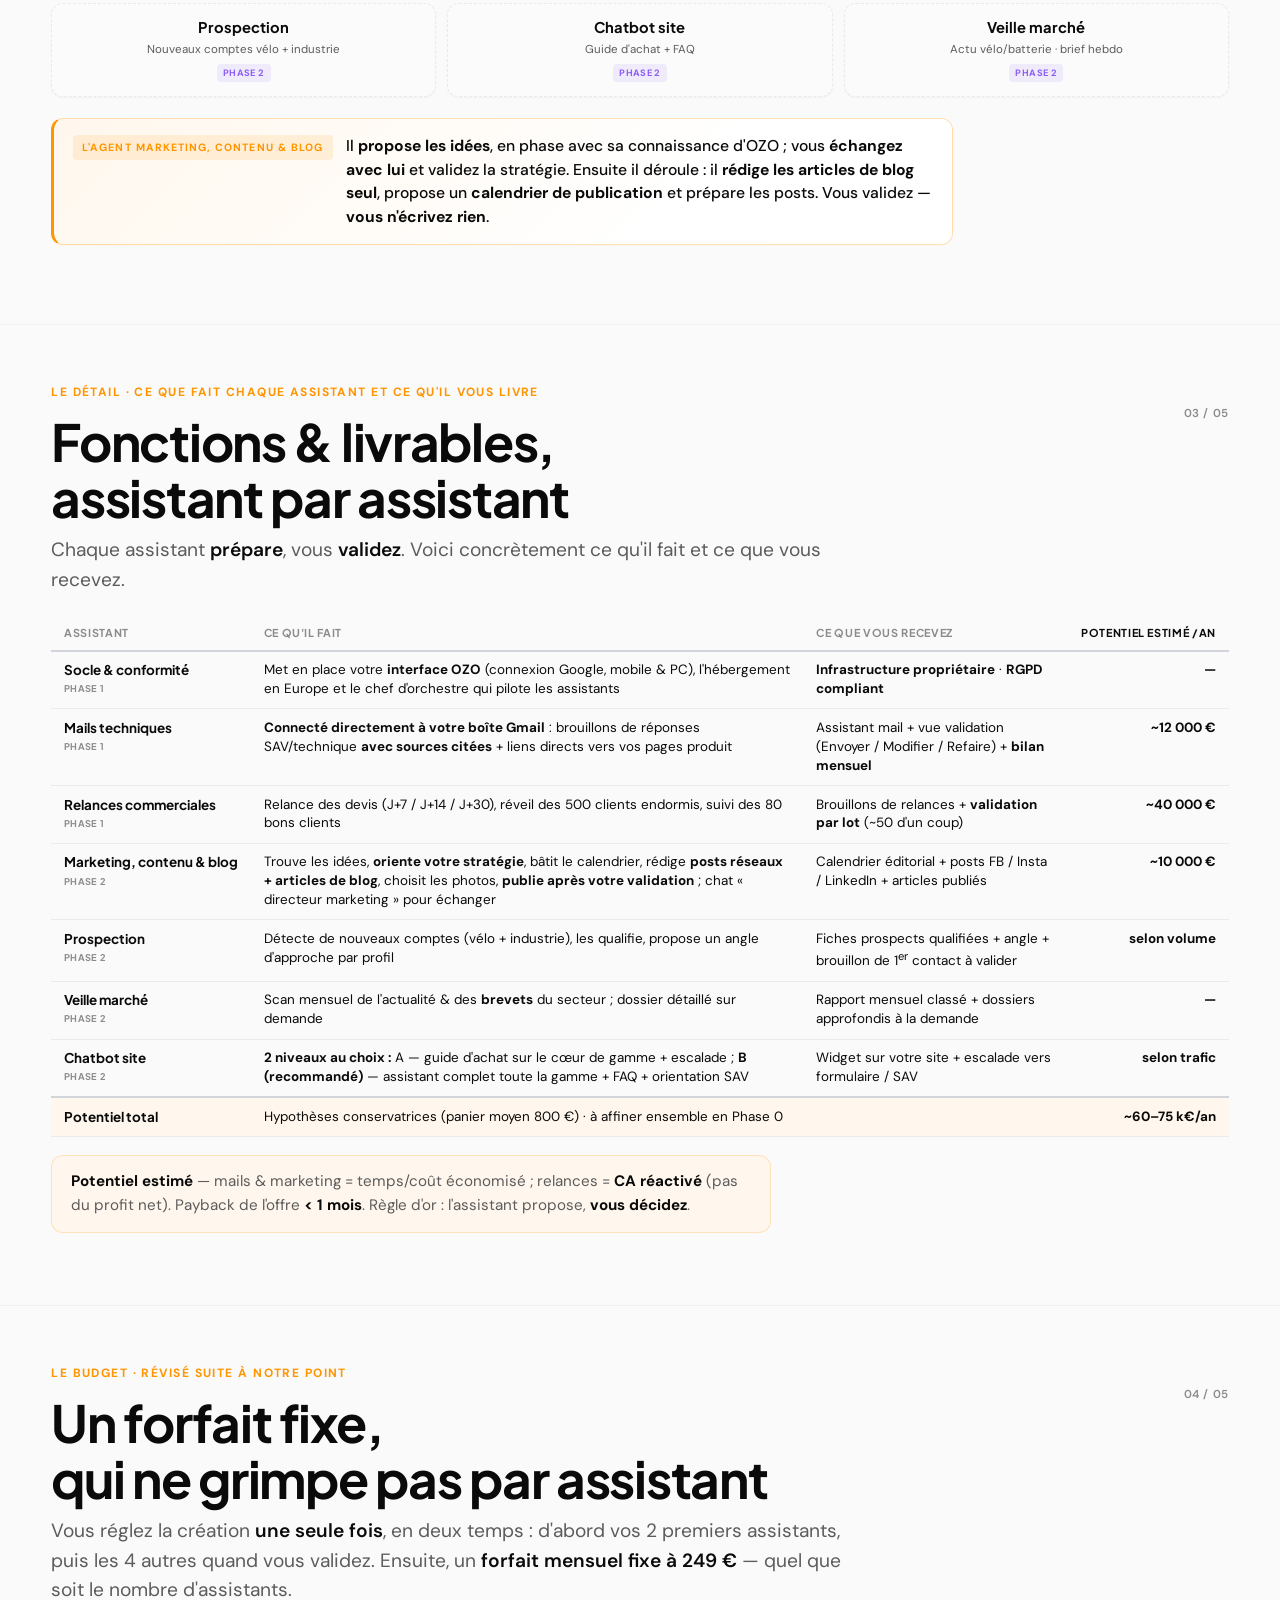
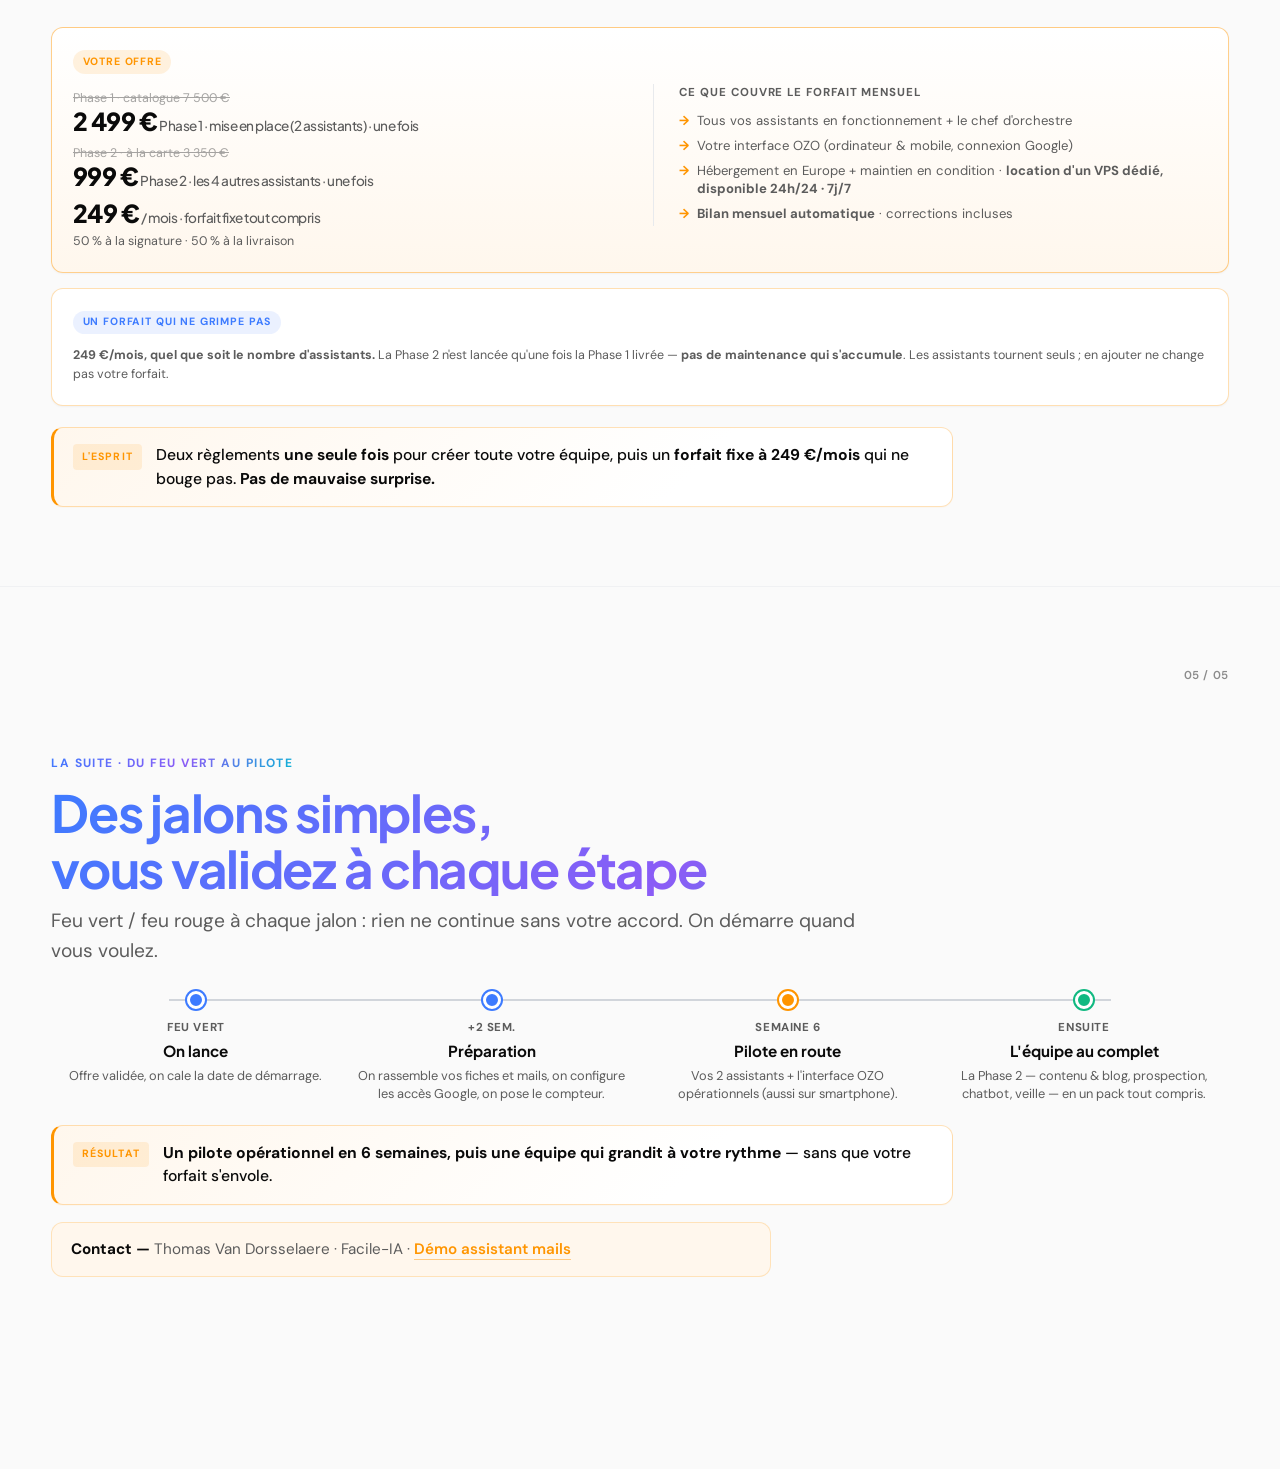
==== commit d007ee48: "ozo: deck client — forfait précise location VPS dédié 24h/24 7j/7 Co-Authored-By: Claude Opus 4.8 <n" ====
--- a/index.html
+++ b/index.html
@@ -213,7 +213,7 @@
                   <ul class="cost-list">
                     <li>Tous vos assistants en fonctionnement + le chef d'orchestre</li>
                     <li>Votre interface OZO (ordinateur &amp; mobile, connexion Google)</li>
-                    <li>Hébergement en Europe + maintien en condition</li>
+                    <li>Hébergement en Europe + maintien en condition · <strong>location d'un VPS dédié, disponible 24h/24 · 7j/7</strong></li>
                     <li><strong>Bilan mensuel automatique</strong> · corrections incluses</li>
                   </ul>
                 </div>
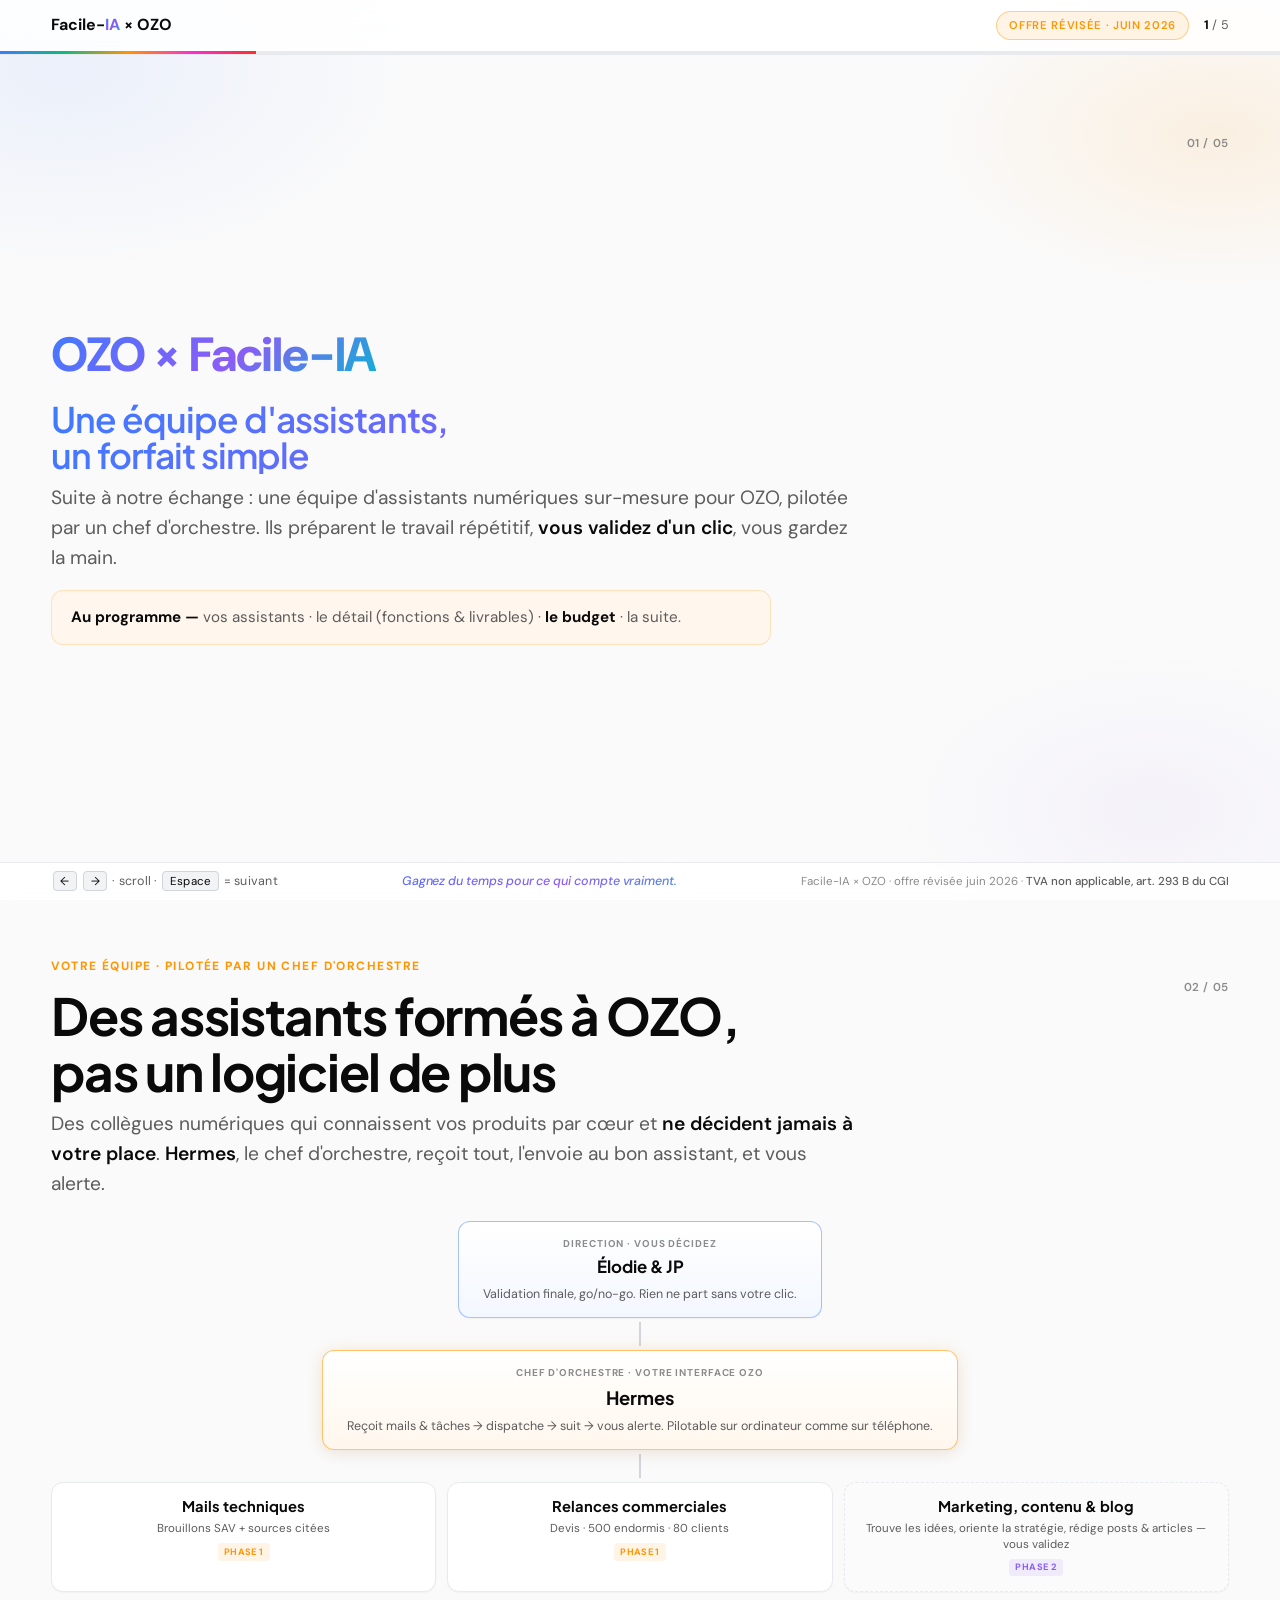
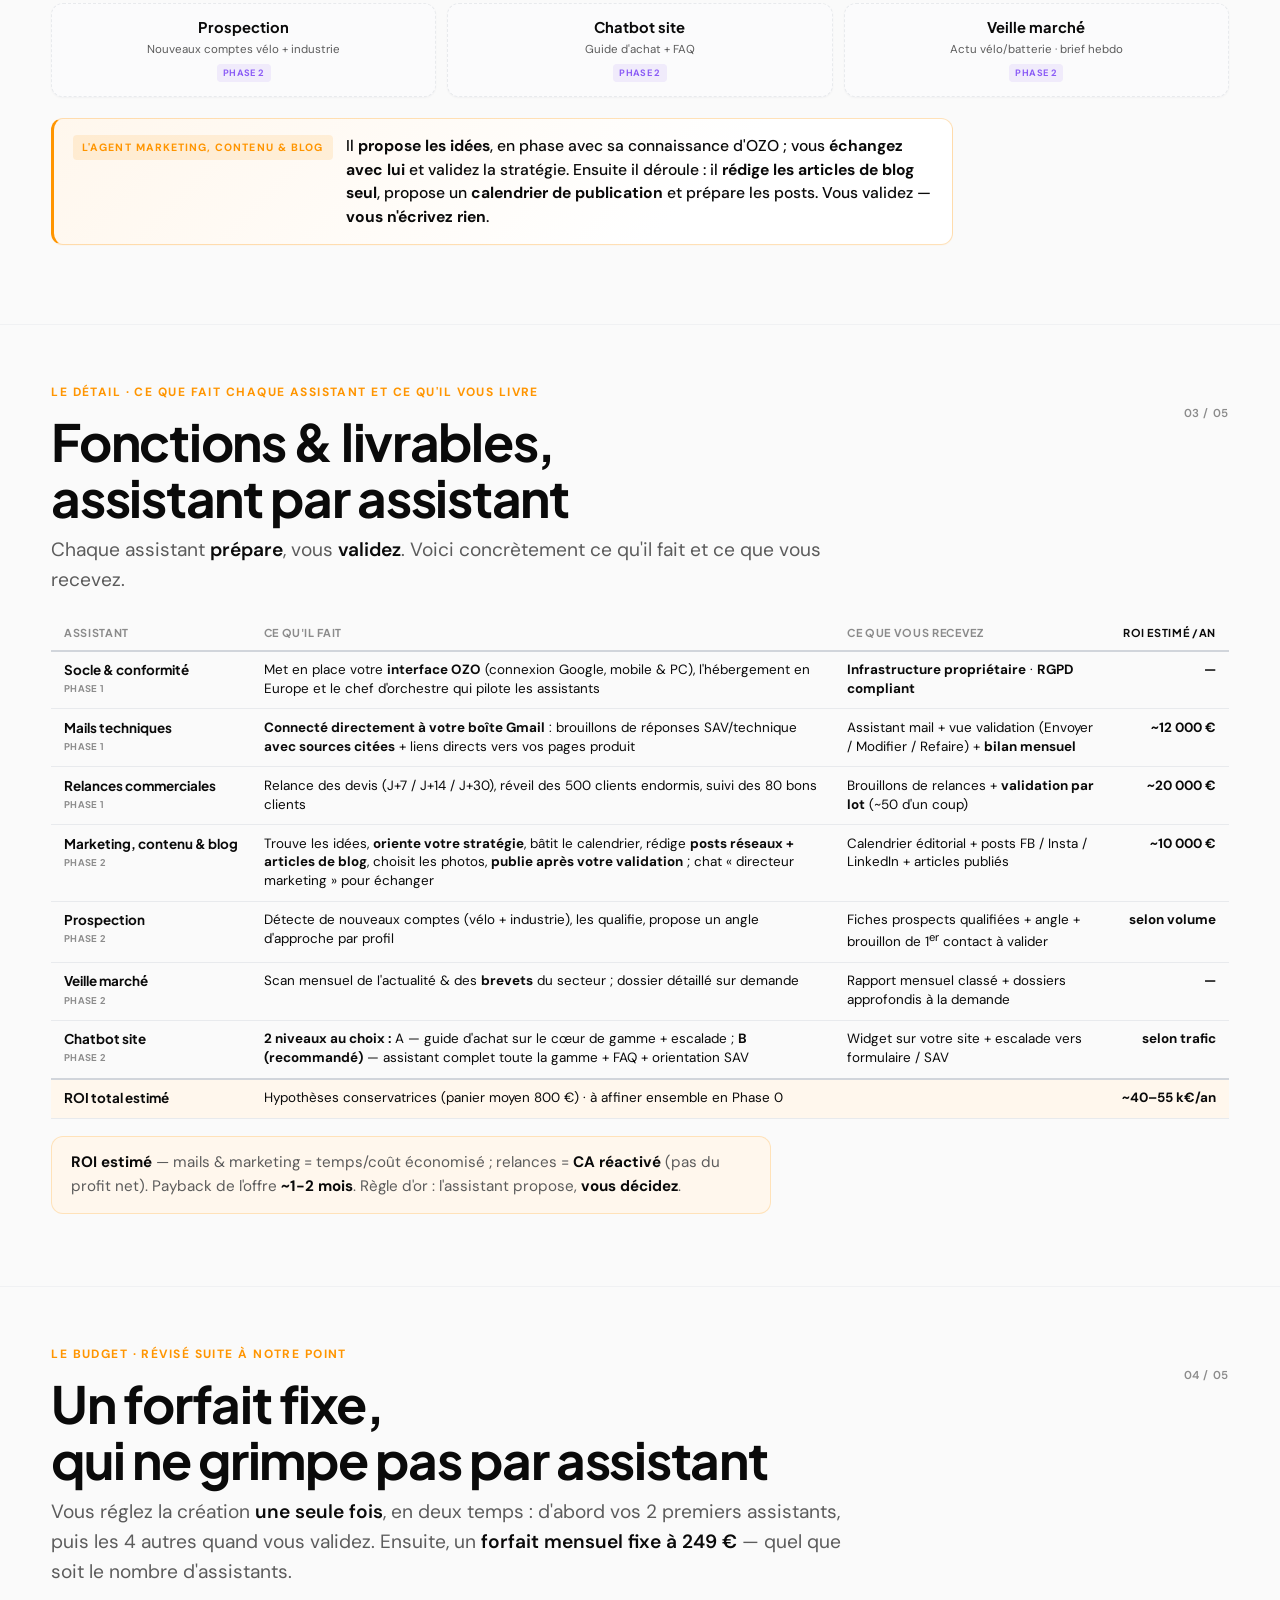
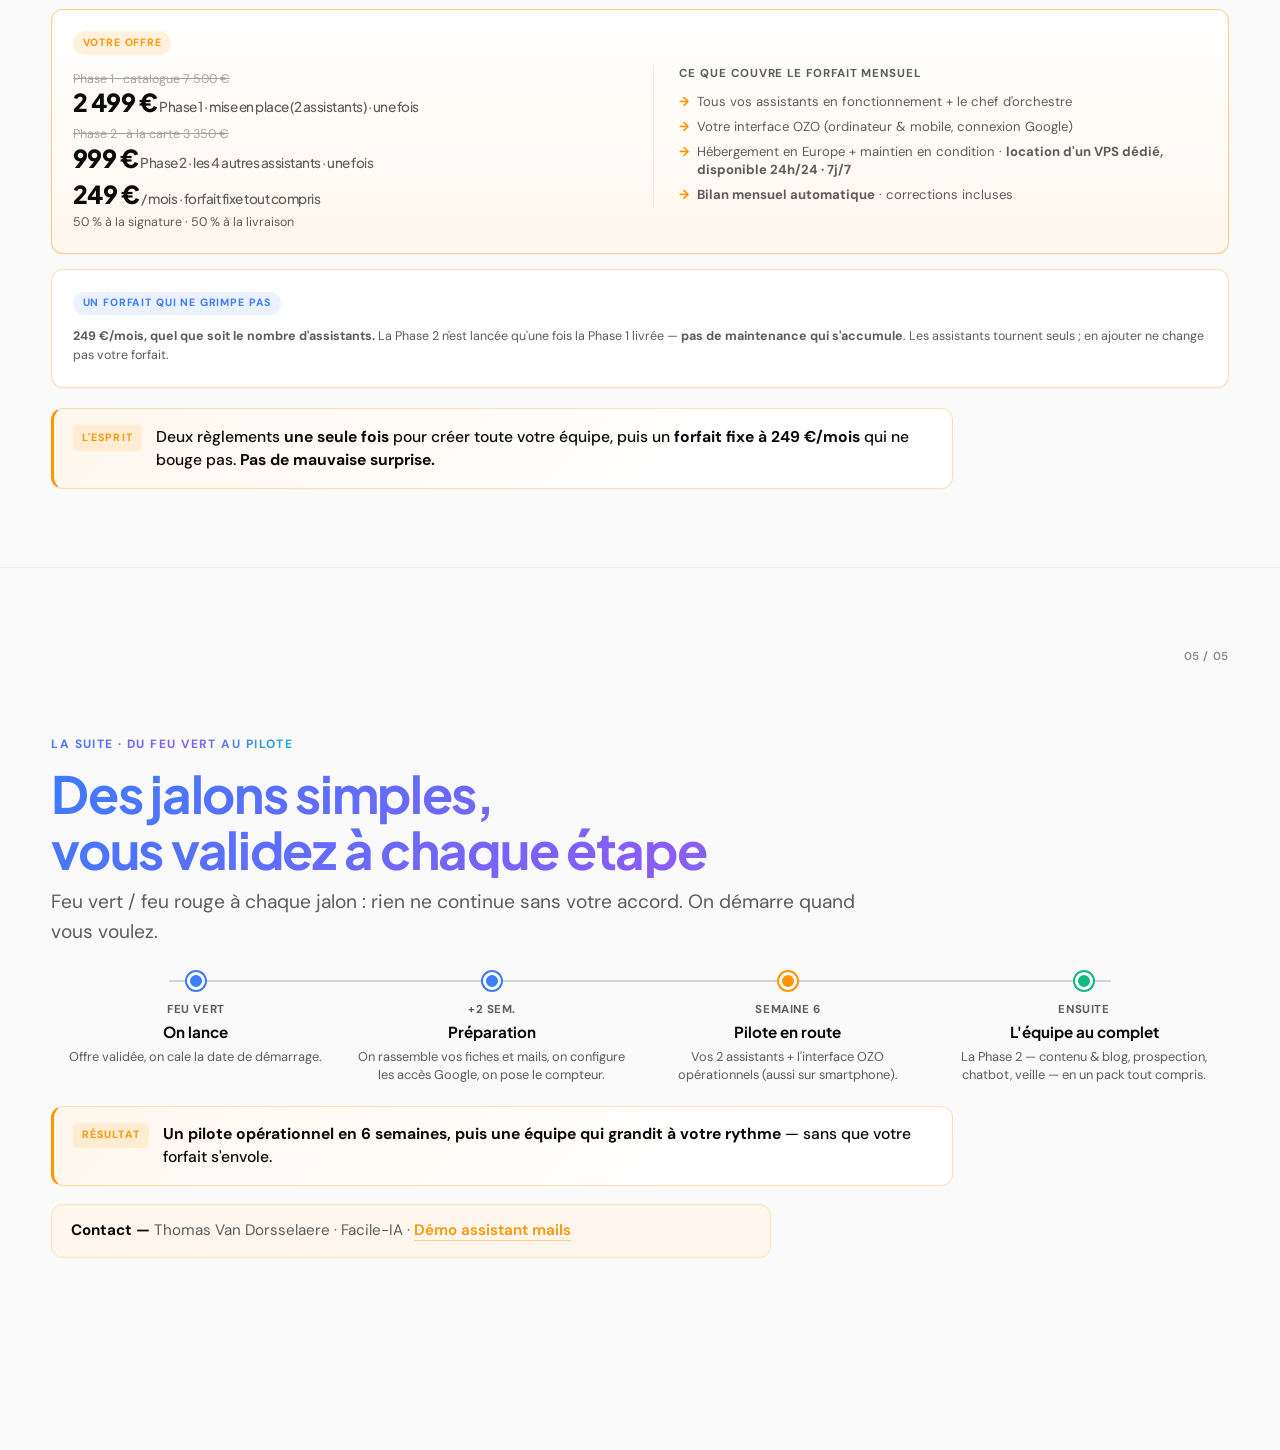
==== commit bad58105: "ozo: deck client — ROI relances 40k→20k + libellé « ROI estimé » Co-Authored-By: Claude Opus 4.8 <no" ====
--- a/index.html
+++ b/index.html
@@ -172,19 +172,19 @@
         <h1>Fonctions &amp; livrables,<br>assistant par assistant</h1>
         <p class="lead">Chaque assistant <strong>prépare</strong>, vous <strong>validez</strong>. Voici concrètement ce qu'il fait et ce que vous recevez.</p>
         <table class="recap-table">
-          <thead><tr><th>Assistant</th><th>Ce qu'il fait</th><th>Ce que vous recevez</th><th class="roi">Potentiel estimé /an</th></tr></thead>
+          <thead><tr><th>Assistant</th><th>Ce qu'il fait</th><th>Ce que vous recevez</th><th class="roi">ROI estimé /an</th></tr></thead>
           <tbody>
             <tr><td class="asst">Socle &amp; conformité<span class="ph">Phase 1</span></td><td>Met en place votre <strong>interface OZO</strong> (connexion Google, mobile &amp; PC), l'hébergement en Europe et le chef d'orchestre qui pilote les assistants</td><td><strong>Infrastructure propriétaire</strong> · <strong>RGPD compliant</strong></td><td class="roi">—</td></tr>
             <tr><td class="asst">Mails techniques<span class="ph">Phase 1</span></td><td><strong>Connecté directement à votre boîte Gmail</strong> : brouillons de réponses SAV/technique <strong>avec sources citées</strong> + liens directs vers vos pages produit</td><td>Assistant mail + vue validation (Envoyer / Modifier / Refaire) + <strong>bilan mensuel</strong></td><td class="roi">~12 000 €</td></tr>
-            <tr><td class="asst">Relances commerciales<span class="ph">Phase 1</span></td><td>Relance des devis (J+7 / J+14 / J+30), réveil des 500 clients endormis, suivi des 80 bons clients</td><td>Brouillons de relances + <strong>validation par lot</strong> (~50 d'un coup)</td><td class="roi">~40 000 €</td></tr>
+            <tr><td class="asst">Relances commerciales<span class="ph">Phase 1</span></td><td>Relance des devis (J+7 / J+14 / J+30), réveil des 500 clients endormis, suivi des 80 bons clients</td><td>Brouillons de relances + <strong>validation par lot</strong> (~50 d'un coup)</td><td class="roi">~20 000 €</td></tr>
             <tr><td class="asst">Marketing, contenu &amp; blog<span class="ph">Phase 2</span></td><td>Trouve les idées, <strong>oriente votre stratégie</strong>, bâtit le calendrier, rédige <strong>posts réseaux + articles de blog</strong>, choisit les photos, <strong>publie après votre validation</strong> ; chat « directeur marketing » pour échanger</td><td>Calendrier éditorial + posts FB / Insta / LinkedIn + articles publiés</td><td class="roi">~10 000 €</td></tr>
             <tr><td class="asst">Prospection<span class="ph">Phase 2</span></td><td>Détecte de nouveaux comptes (vélo + industrie), les qualifie, propose un angle d'approche par profil</td><td>Fiches prospects qualifiées + angle + brouillon de 1<sup>er</sup> contact à valider</td><td class="roi">selon volume</td></tr>
             <tr><td class="asst">Veille marché<span class="ph">Phase 2</span></td><td>Scan mensuel de l'actualité &amp; des <strong>brevets</strong> du secteur ; dossier détaillé sur demande</td><td>Rapport mensuel classé + dossiers approfondis à la demande</td><td class="roi">—</td></tr>
             <tr><td class="asst">Chatbot site<span class="ph">Phase 2</span></td><td><strong>2 niveaux au choix :</strong> A — guide d'achat sur le cœur de gamme + escalade ; <strong>B (recommandé)</strong> — assistant complet toute la gamme + FAQ + orientation SAV</td><td>Widget sur votre site + escalade vers formulaire / SAV</td><td class="roi">selon trafic</td></tr>
-            <tr class="roi-total"><td class="asst"><strong>Potentiel total</strong></td><td colspan="2">Hypothèses conservatrices (panier moyen 800 €) · à affiner ensemble en Phase 0</td><td class="roi"><strong>~60–75 k€/an</strong></td></tr>
+            <tr class="roi-total"><td class="asst"><strong>ROI total estimé</strong></td><td colspan="2">Hypothèses conservatrices (panier moyen 800 €) · à affiner ensemble en Phase 0</td><td class="roi"><strong>~40–55 k€/an</strong></td></tr>
           </tbody>
         </table>
-        <p class="note"><strong>Potentiel estimé</strong> — mails &amp; marketing = temps/coût économisé ; relances = <strong>CA réactivé</strong> (pas du profit net). Payback de l'offre <strong>&lt; 1 mois</strong>. Règle d'or : l'assistant propose, <strong>vous décidez</strong>.</p>
+        <p class="note"><strong>ROI estimé</strong> — mails &amp; marketing = temps/coût économisé ; relances = <strong>CA réactivé</strong> (pas du profit net). Payback de l'offre <strong>~1-2 mois</strong>. Règle d'or : l'assistant propose, <strong>vous décidez</strong>.</p>
       </div>
     </section>
 
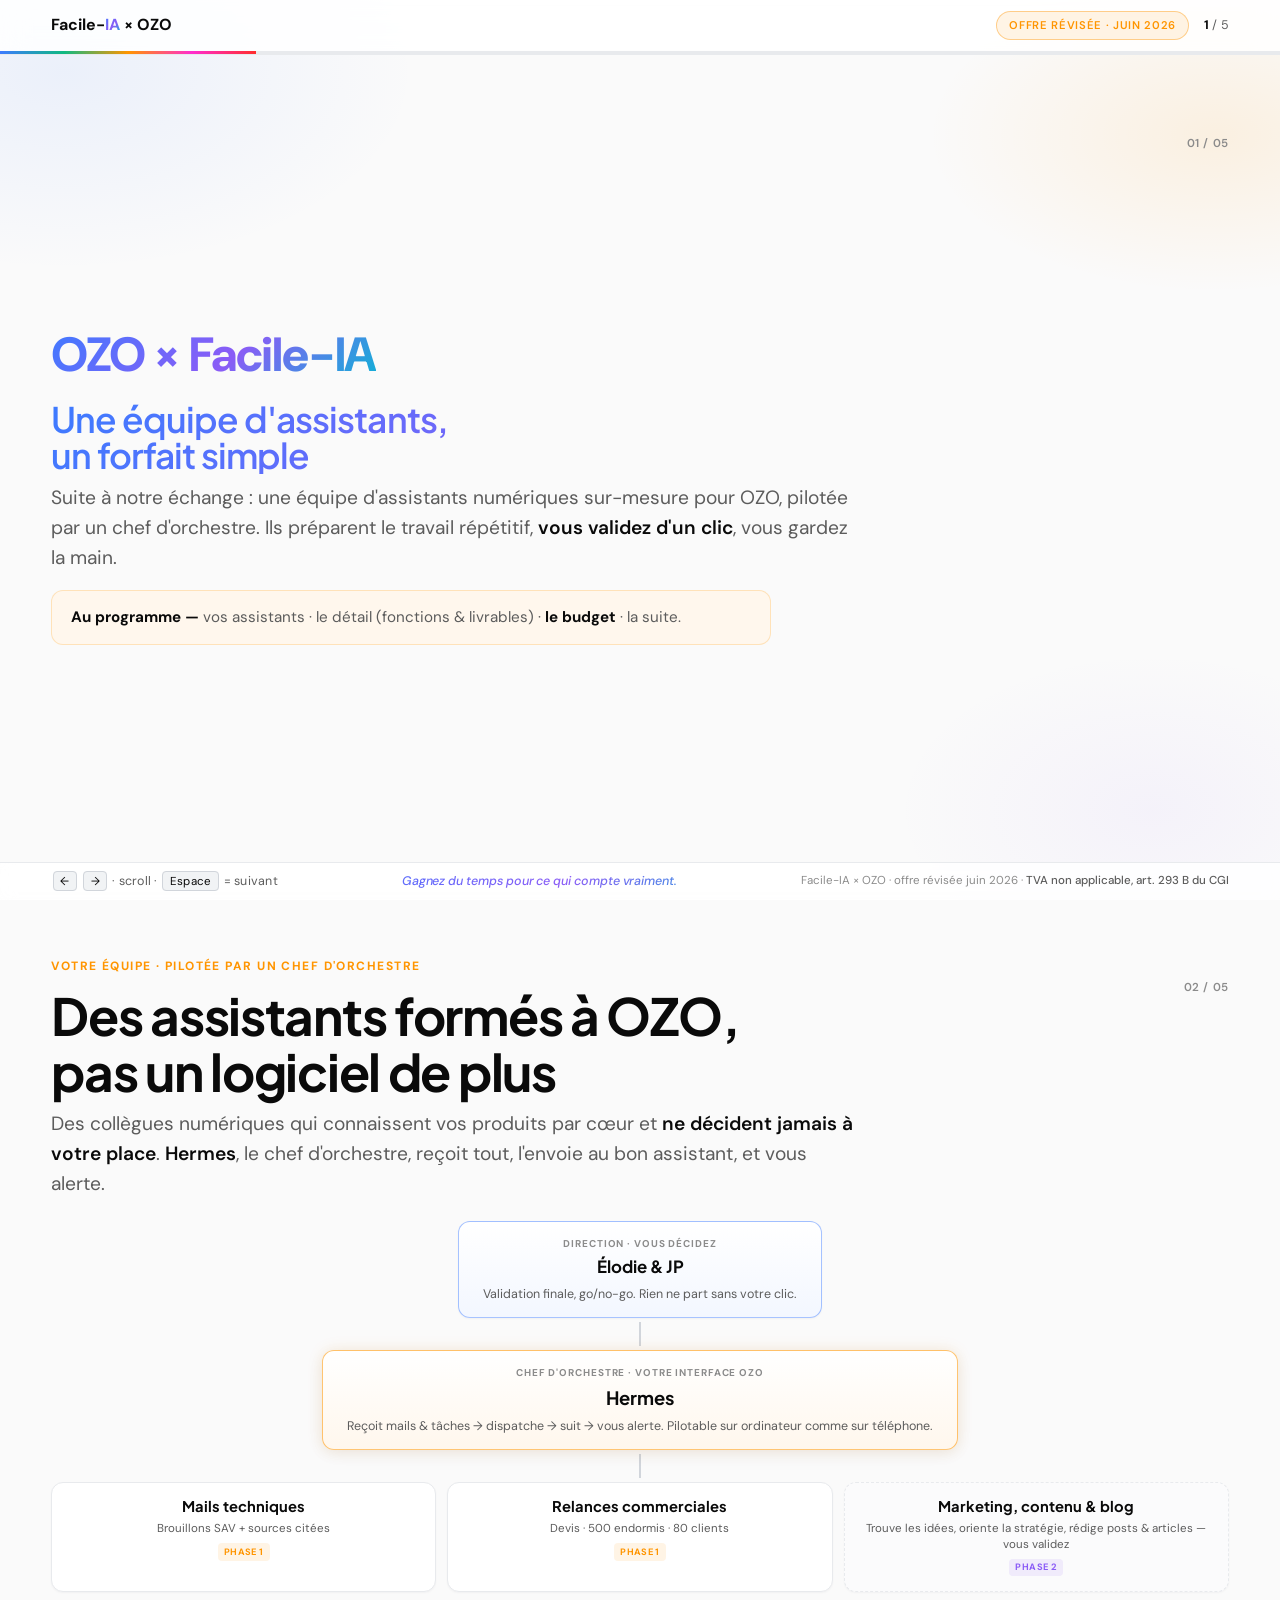
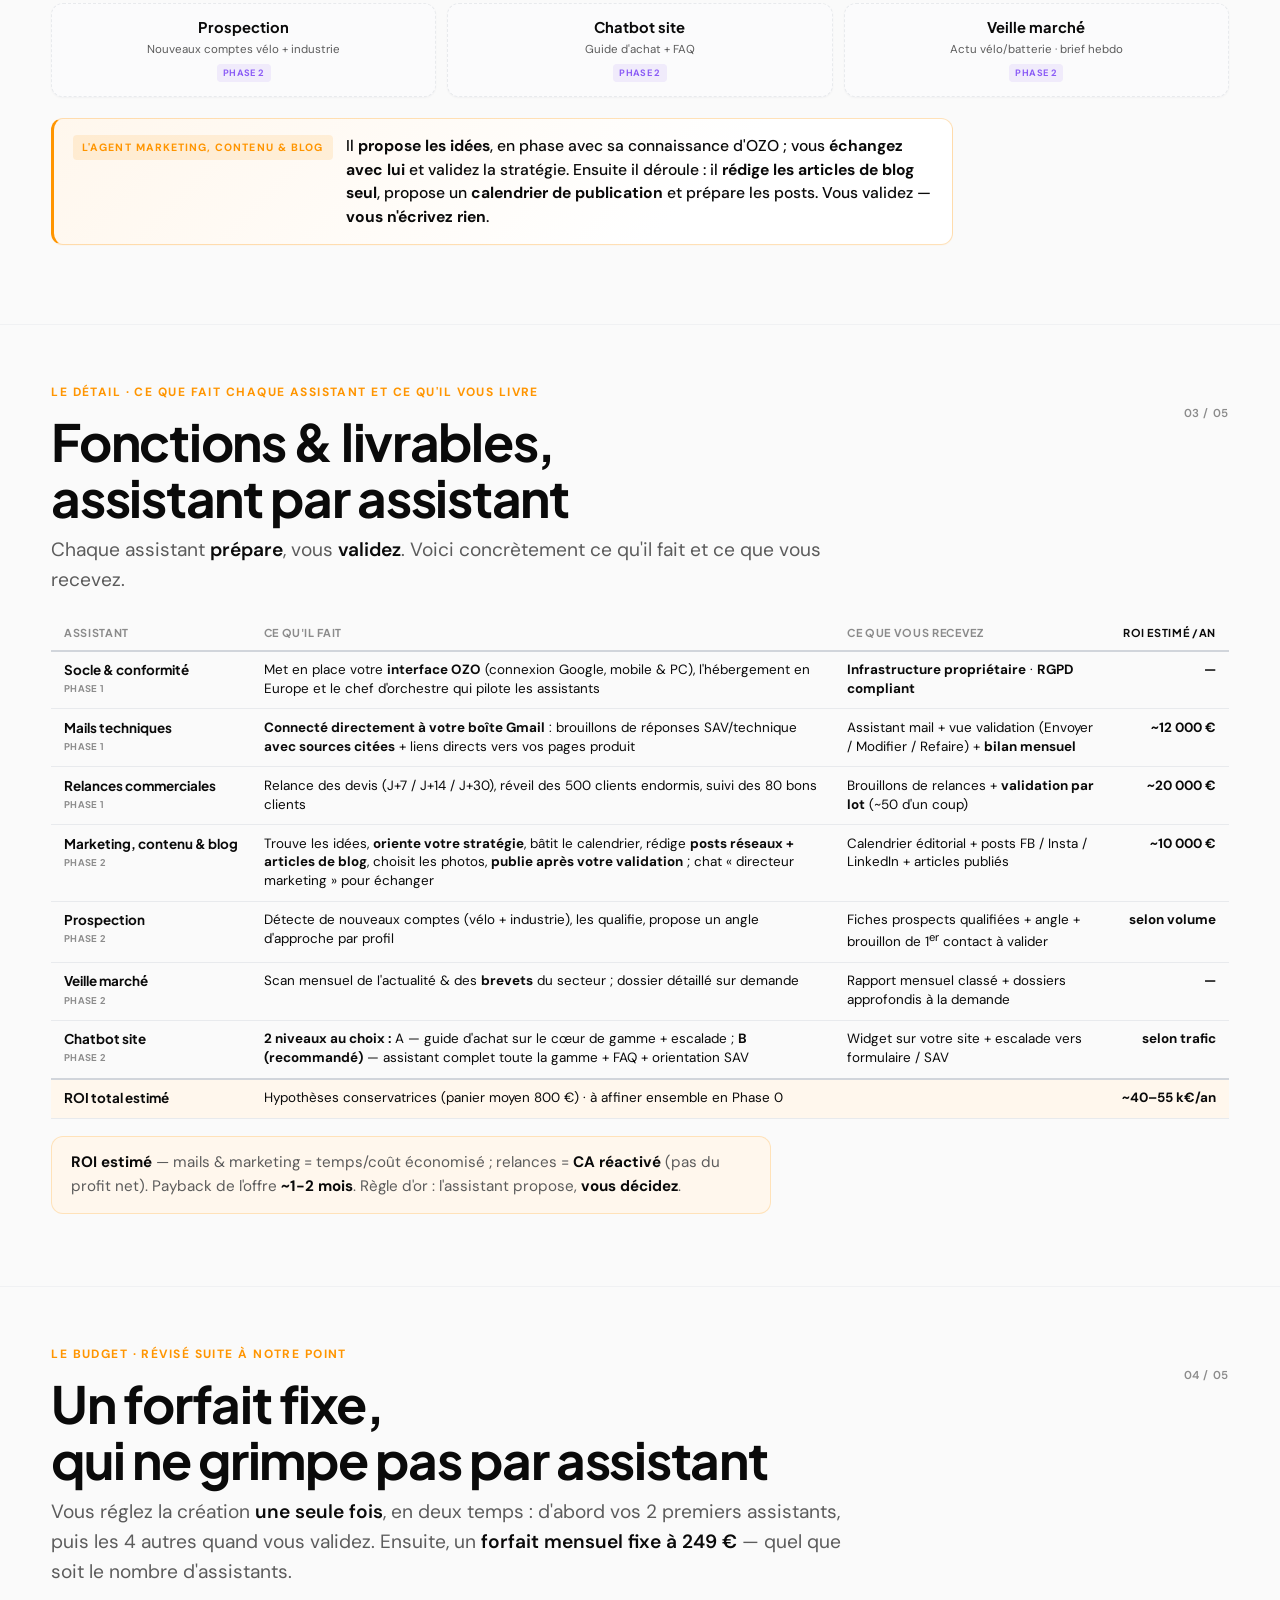
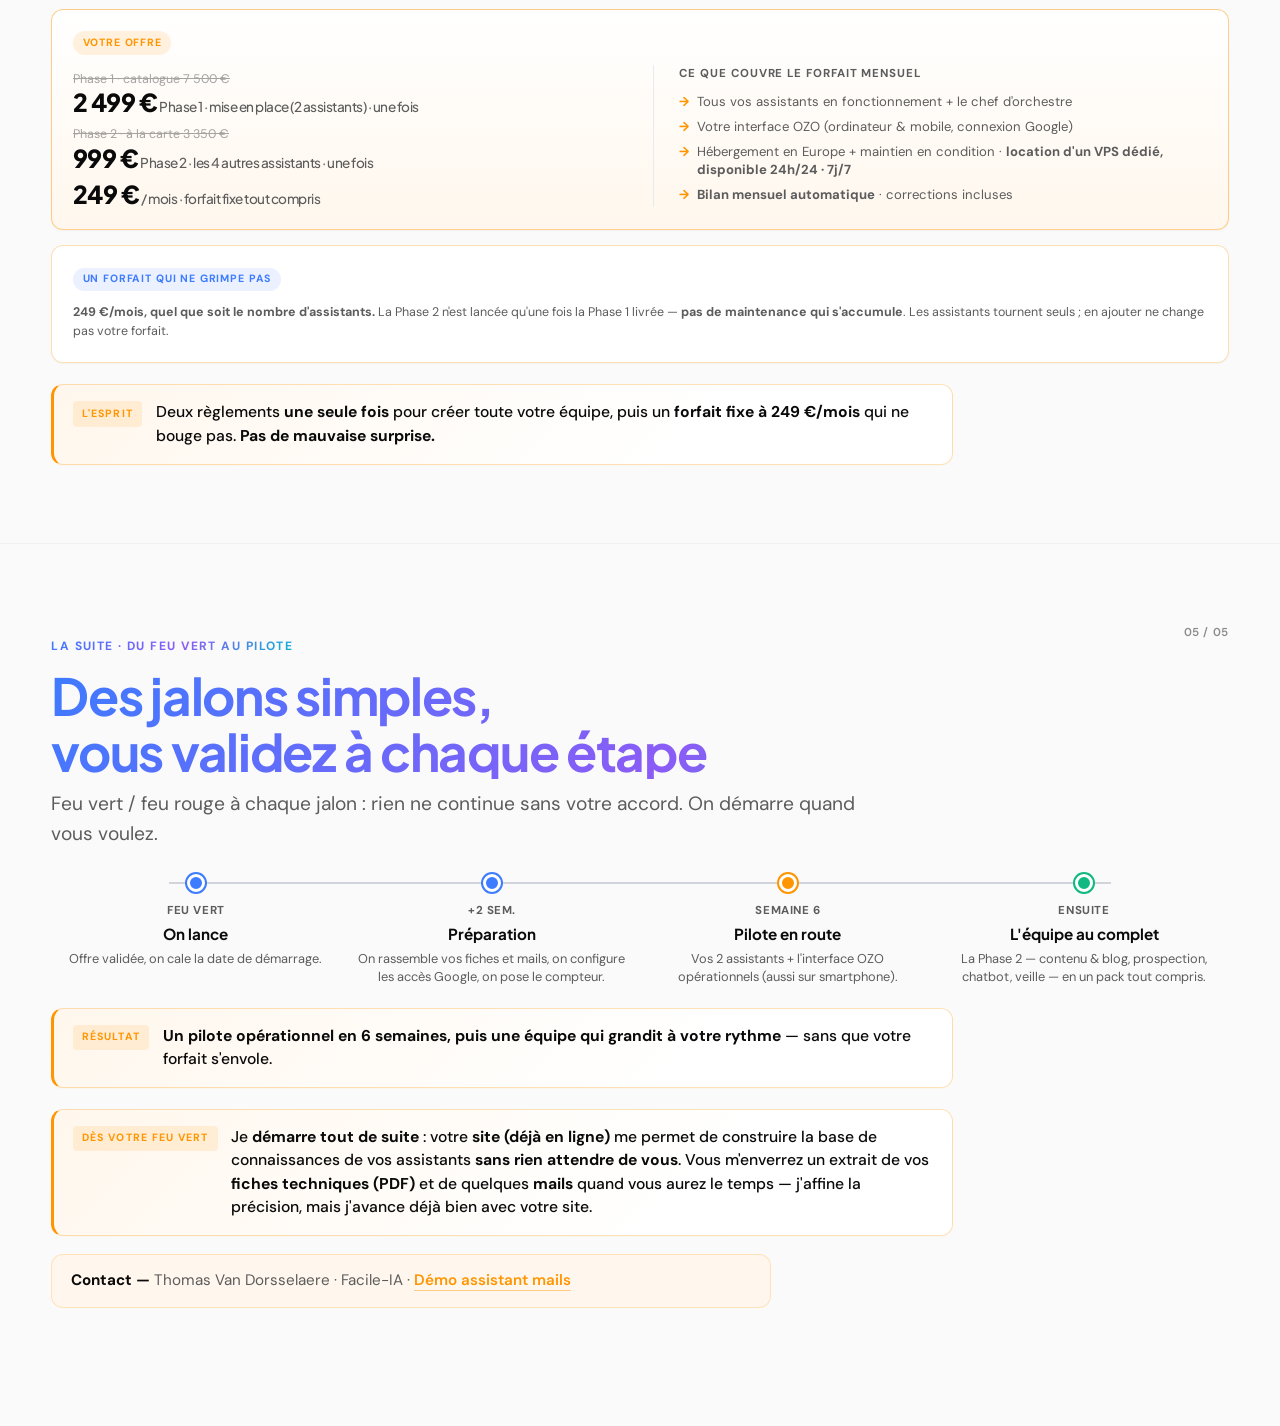
==== commit 7e896555: "ozo: deck — retire 50/50, ajoute message démarrage immédiat sur données site Co-Authored-By: Claude " ====
--- a/index.html
+++ b/index.html
@@ -205,7 +205,6 @@
                 <div class="cost-note" style="text-decoration:line-through;opacity:.55;margin-top:0.55rem;">Phase 2 · à la carte 3 350 €</div>
                 <div class="cost-price">999 €<span class="per">Phase 2 · les 4 autres assistants · une fois</span></div>
                 <div class="cost-price" style="margin-top:0.55rem;">249 €<span class="per">/ mois · forfait fixe tout compris</span></div>
-                <div class="cost-note">50 % à la signature · 50 % à la livraison</div>
               </div>
               <div class="hero-included">
                 <div class="incl-title">Ce que couvre le forfait mensuel</div>
@@ -268,6 +267,10 @@
         <div class="result">
           <span class="label">Résultat</span>
           <span class="txt"><strong>Un pilote opérationnel en 6 semaines, puis une équipe qui grandit à votre rythme</strong> — sans que votre forfait s'envole.</span>
+        </div>
+        <div class="result">
+          <span class="label">Dès votre feu vert</span>
+          <span class="txt">Je <strong>démarre tout de suite</strong> : votre <strong>site (déjà en ligne)</strong> me permet de construire la base de connaissances de vos assistants <strong>sans rien attendre de vous</strong>. Vous m'enverrez un extrait de vos <strong>fiches techniques (PDF)</strong> et de quelques <strong>mails</strong> quand vous aurez le temps — j'affine la précision, mais j'avance déjà bien avec votre site.</span>
         </div>
         <p class="note" style="margin-top:1.1rem"><strong>Contact —</strong> Thomas Van Dorsselaere · Facile-IA · <a href="https://ozo-presentation.vercel.app/demo.html" target="_blank" rel="noopener">Démo assistant mails</a></p>
       </div>
